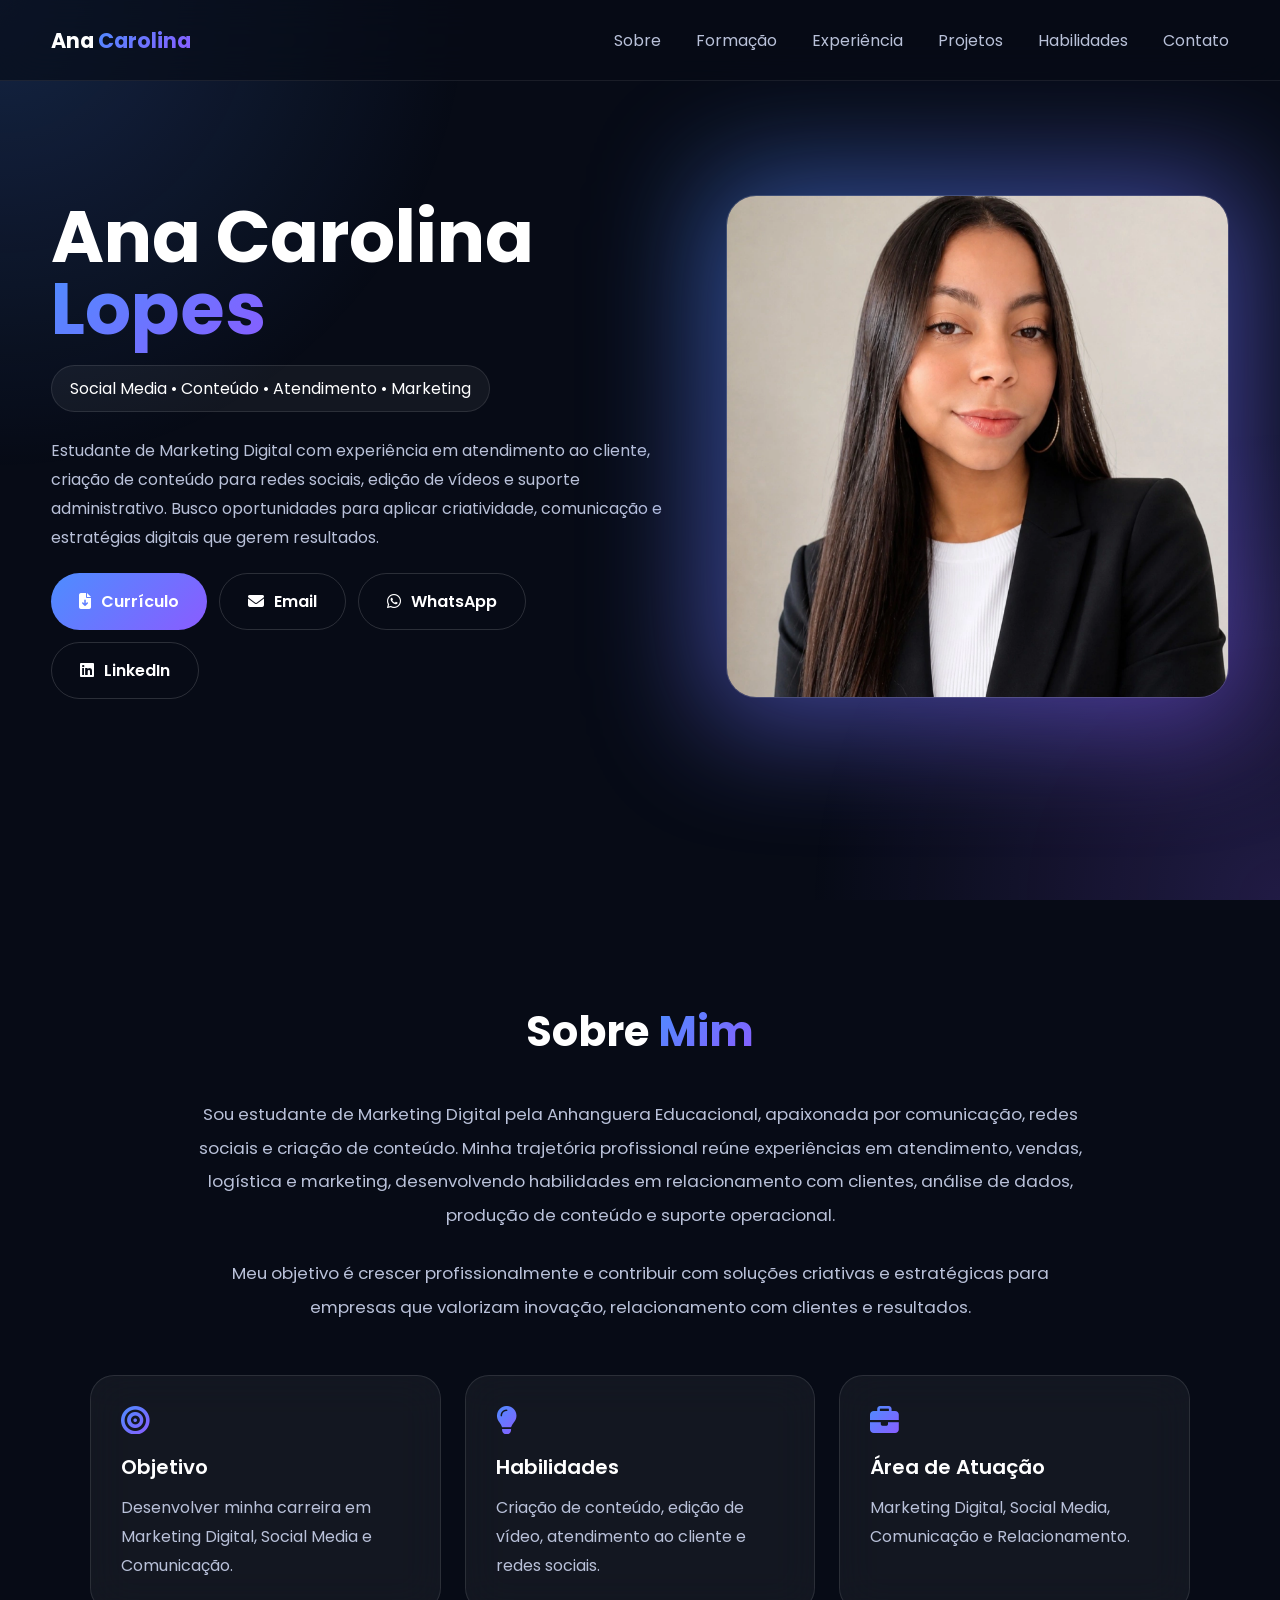
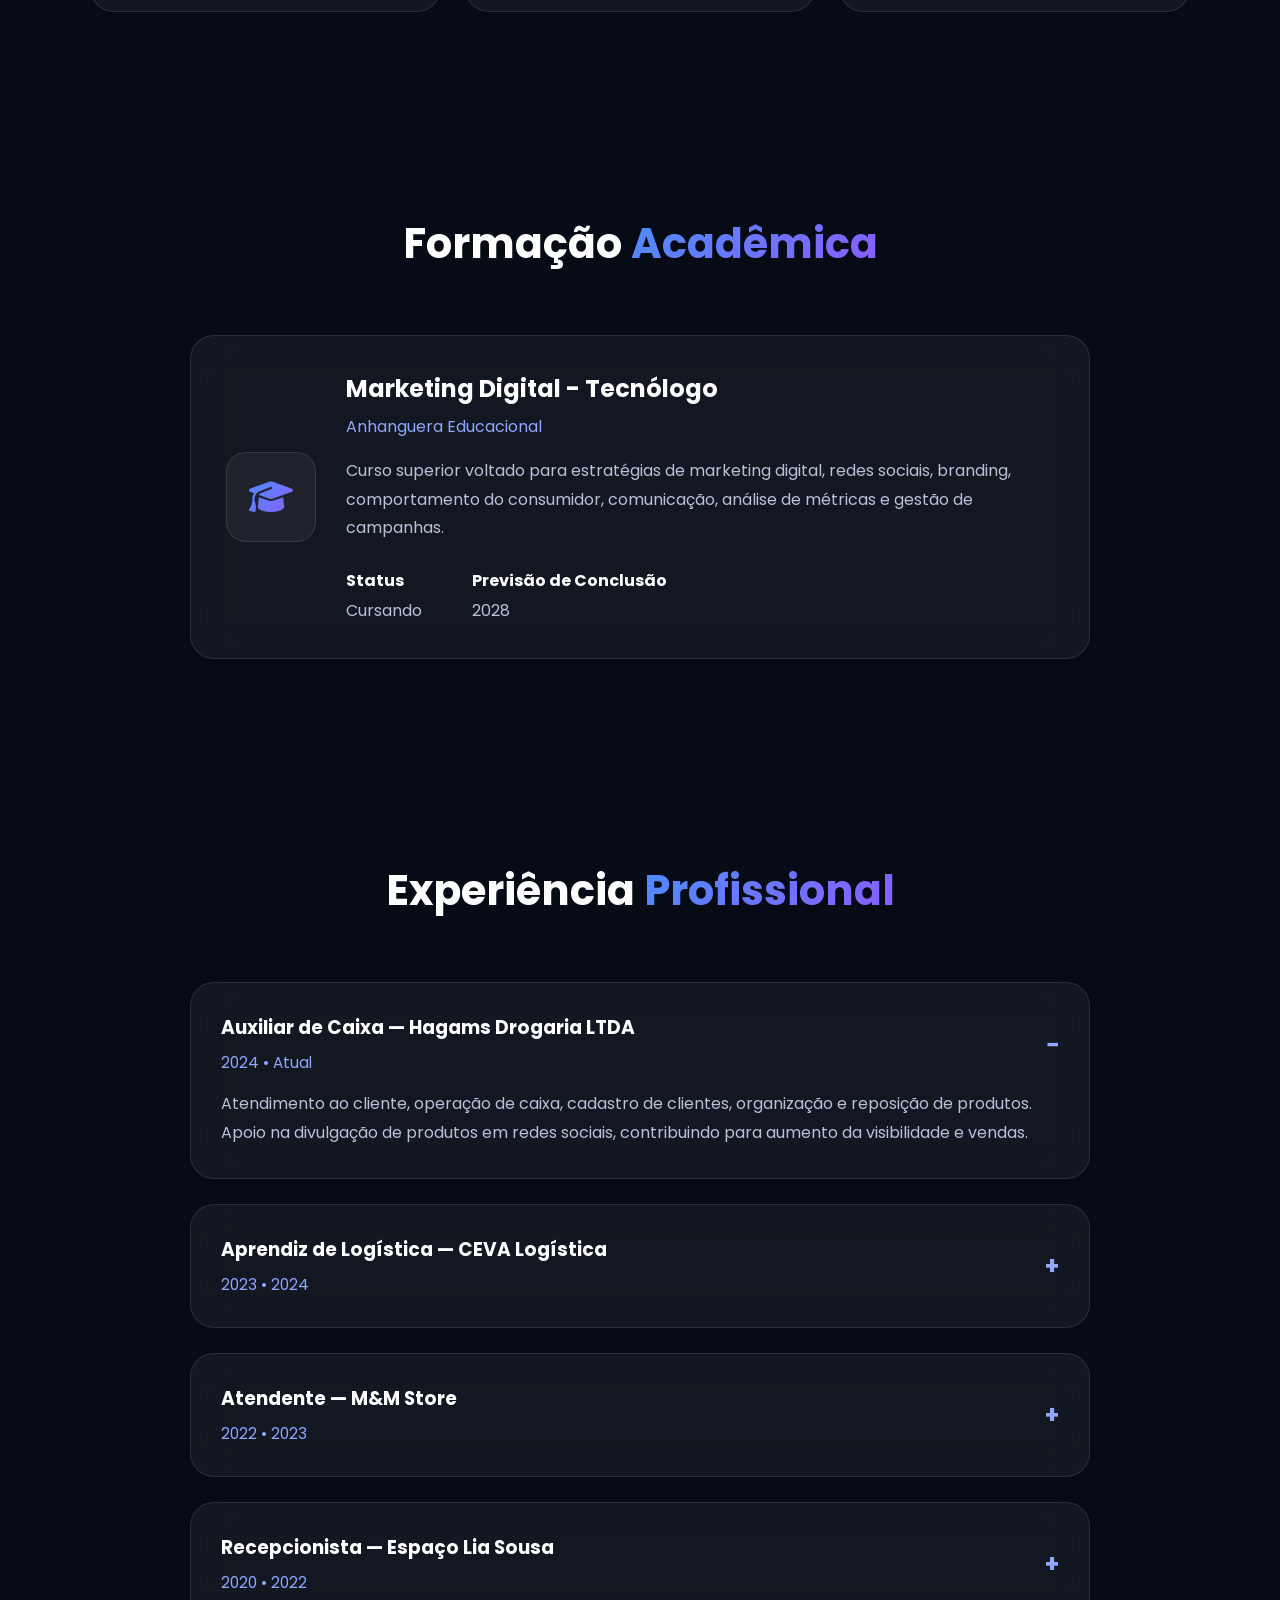
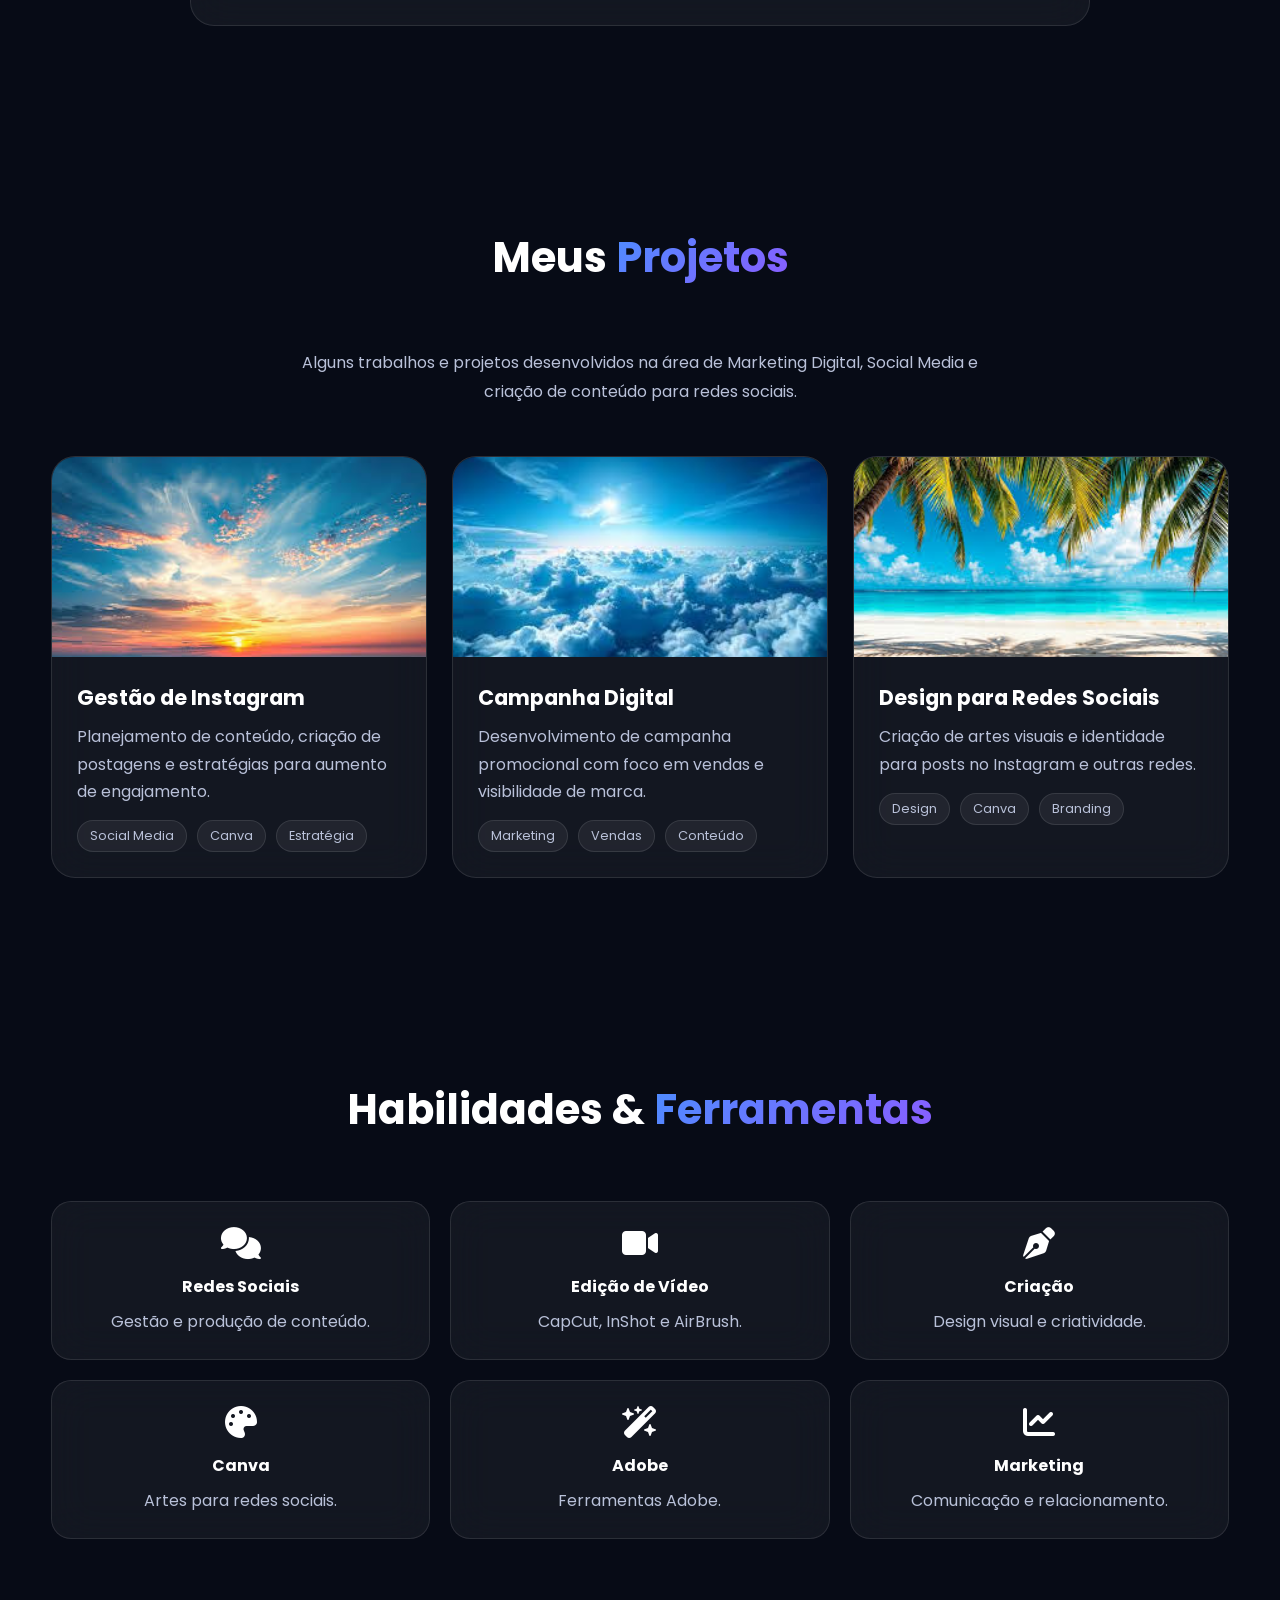
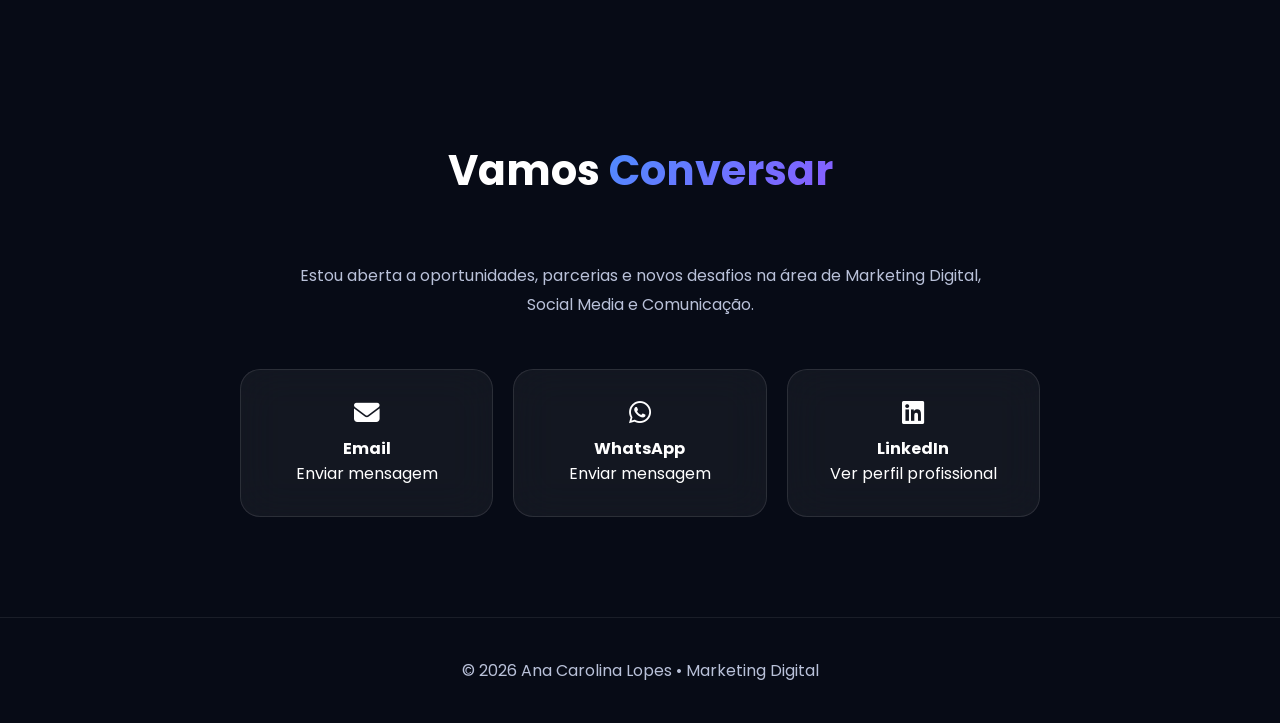
==== index.html @ a883b321 "Done" ====
<!DOCTYPE html>
<html lang="pt-BR">

<head>
    <meta charset="UTF-8">
    <meta name="viewport" content="width=device-width, initial-scale=1.0">

    <title>Ana Carolina | Marketing Digital</title>

    <link rel="preconnect" href="https://fonts.googleapis.com">
    <link rel="preconnect" href="https://fonts.gstatic.com" crossorigin>

    <link href="https://fonts.googleapis.com/css2?family=Poppins:wght@300;400;500;600;700;800&display=swap"
        rel="stylesheet">

    <link rel="stylesheet" href="https://cdnjs.cloudflare.com/ajax/libs/font-awesome/6.5.2/css/all.min.css">

    <style>
        :root {
            --bg: #070B16;
            --card: rgba(255, 255, 255, .05);
            --border: rgba(255, 255, 255, .1);
            --text: #ffffff;
            --muted: #b9c1d9;
            --gradient: linear-gradient(135deg, #4D8DFF, #8A5CFF);
        }

        * {
            margin: 0;
            padding: 0;
            box-sizing: border-box;
        }

        html {
            scroll-behavior: smooth;
        }

        body {
            font-family: 'Poppins', sans-serif;
            background: var(--bg);
            color: var(--text);
            overflow-x: hidden;
        }

        body::before {
            content: '';
            position: fixed;
            inset: 0;
            background:
                radial-gradient(circle at top left, #4d8dff33, transparent 30%),
                radial-gradient(circle at bottom right, #8a5cff33, transparent 30%);
            z-index: -2;
        }


        .header {
            position: fixed;
            top: 0;
            left: 0;
            width: 100%;
            z-index: 1000;

            background: rgba(7, 11, 22, .65);
            backdrop-filter: blur(20px);

            border-bottom: 1px solid rgba(255, 255, 255, .08);
        }

        .nav {
            height: 80px;

            display: flex;
            align-items: center;
            justify-content: space-between;
        }

        .logo {
            text-decoration: none;
            color: white;

            font-size: 1.3rem;
            font-weight: 700;
        }

        .logo span {
            background: var(--gradient);
            background-clip: text;
            -webkit-background-clip: text;
            -webkit-text-fill-color: transparent;
        }

        .nav-links {
            display: flex;
            gap: 35px;
            list-style: none;
        }

        .nav-links a {
            color: var(--muted);
            text-decoration: none;

            transition: .3s;
        }

        .nav-links a:hover {
            color: white;
        }


        .container {
            width: min(1180px, 92%);
            margin: auto;
        }

        section {
            padding: 100px 0;
        }

        h2.section-title {
            text-align: center;
            font-size: 2.6rem;
            margin-bottom: 60px;
        }

        .gradient {
            background: var(--gradient);
            background-clip: text;
            -webkit-background-clip: text;
            -webkit-text-fill-color: transparent;
        }

        .glass {
            background: var(--card);
            backdrop-filter: blur(20px);
            border: 1px solid var(--border);
        }

        .hero {
            min-height: 100vh;
            display: flex;
            align-items: center;
        }

        .hero-grid {
            display: grid;
            grid-template-columns: 1.1fr .9fr;
            gap: 60px;
            align-items: center;
        }

        .badge {
            display: inline-flex;
            align-items: center;
            gap: 10px;
            padding: 10px 18px;
            border-radius: 999px;
            background: rgba(255, 255, 255, .05);
            border: 1px solid rgba(255, 255, 255, .1);
            margin-bottom: 25px;
        }

        .hero h1 {
            font-size: 4.5rem;
            line-height: 1;
            margin-bottom: 20px;
        }

        .hero h3 {
            font-weight: 500;
            color: var(--muted);
            margin-bottom: 25px;
        }

        .hero p {
            color: var(--muted);
            line-height: 1.8;
            max-width: 650px;
        }

        .buttons {
                display: flex;
                flex-wrap: wrap;
                gap: 12px;
                margin-top: 20px;
            }

        .buttons .btn {
            display: flex;
            align-items: center;
            gap: 10px;
        }

        .btn {
            text-decoration: none;
            padding: 15px 28px;
            border-radius: 999px;
            font-weight: 600;
            transition: .3s;
        }

        .btn-primary {
            background: var(--gradient);
            color: white;
        }

        .btn-secondary {
            border: 1px solid rgba(255, 255, 255, .15);
            color: white;
        }

        .btn:hover {
            transform: translateY(-3px);
        }

        .photo-wrapper {
            position: relative;
        }

        .photo-wrapper::before {
            content: '';
            position: absolute;
            inset: -20px;
            background: var(--gradient);
            filter: blur(60px);
            opacity: .55;
            border-radius: 30px;
        }

        .photo {
            position: relative;
            z-index: 2;
            width: 100%;
            border-radius: 30px;
            border: 1px solid rgba(255, 255, 255, .15);
        }

        .stats {
            display: grid;
            grid-template-columns: repeat(3, 1fr);
            gap: 20px;
            margin-top: 70px;
        }

        .stat {
            padding: 25px;
            text-align: center;
            border-radius: 20px;
        }

        .stat h3 {
            font-size: 2rem;
        }

        .stat p {
            margin-top: 10px;
        }

        .timeline {
            max-width: 900px;
            margin: auto;
            display: flex;
            flex-direction: column;
            gap: 25px;
        }

        .timeline-item {
            padding: 25px 30px;
            border-radius: 24px;
        }

        .timeline-item summary {
            list-style: none;
            cursor: pointer;
            display: flex;
            justify-content: space-between;
            align-items: center;
        }

        .timeline-item summary::-webkit-details-marker {
            display: none;
        }

        .timeline-item summary::after {
            content: '+';
            font-size: 1.5rem;
            font-weight: 700;
            color: #8fa7ff;
            transition: .3s;
        }

        .timeline-item[open] summary::after {
            content: '−';
        }

        .timeline-item p {
            margin-top: 20px;
            color: var(--muted);
            line-height: 1.8;
        }

        .timeline-item {
            padding: 30px;
            border-radius: 24px;
        }

        .timeline-item h3 {
            margin-bottom: 8px;
        }

        .timeline-item span {
            color: #8fa7ff;
            font-size: .95rem;
        }

        .timeline-item p {
            margin-top: 15px;
            color: var(--muted);
            line-height: 1.8;
        }

        /* =========================
        SOBRE MIM
        ========================= */

        .about{
            max-width:1100px;
            margin:auto;
        }

        .about .section-title{
            margin-bottom:35px;
        }

        .about-text{
            max-width:900px;
            margin:0 auto 25px;
            text-align:center;

            color:var(--muted);
            line-height:2;
            font-size:1.05rem;
        }

        .about-highlights{
            display:grid;
            grid-template-columns:repeat(3,1fr);
            gap:24px;

            margin-top:50px;
        }

        .about-card{
            padding:30px;
            border-radius:24px;

            transition:.3s ease;
        }

        .about-card:hover{
            transform:translateY(-6px);
            border-color:rgba(138,92,255,.35);
        }

        .about-card i{
            font-size:1.8rem;

            margin-bottom:18px;
            
            background:var(--gradient);
            background-clip: text;
            -webkit-background-clip: text;
            -webkit-text-fill-color: transparent;
        }

        .about-card h3{
            margin-bottom:12px;

            font-size:1.25rem;
            font-weight:600;
        }

        .about-card p{
            color:var(--muted);
            line-height:1.8;
        }

        /* =========================
        RESPONSIVO
        ========================= */

        @media(max-width:900px){

            .about-highlights{
                grid-template-columns:1fr;
            }

            .about-text{
                text-align:left;
            }

        }

        /* =========================
        FORMAÇÃO ACADÊMICA
        ========================= */

        .education-card{
            max-width:900px;
            margin:auto;

            display:flex;
            align-items:center;
            gap:30px;

            padding:35px;
            border-radius:24px;
        }

        .education-icon{
            min-width:90px;
            width:90px;
            height:90px;

            display:flex;
            align-items:center;
            justify-content:center;

            border-radius:20px;

            background:rgba(255,255,255,.05);
            border:1px solid rgba(255,255,255,.1);
        }

        .education-icon i{
            font-size:2.2rem;

            background:var(--gradient);
            background-clip: text;
            -webkit-background-clip: text;
            -webkit-text-fill-color:transparent;
        }

        .education-content h3{
            font-size:1.5rem;
            margin-bottom:8px;
        }

        .education-school{
            display:block;
            color:#8fa7ff;
            margin-bottom:18px;
        }

        .education-content p{
            color:var(--muted);
            line-height:1.8;
        }

        .education-info{
            display:flex;
            gap:50px;
            margin-top:25px;
        }

        .education-info div{
            display:flex;
            flex-direction:column;
        }

        .education-info strong{
            margin-bottom:5px;
        }

        .education-info span{
            color:var(--muted);
        }

        @media(max-width:900px){

            .education-card{
                flex-direction:column;
                text-align:center;
            }

            .education-info{
                justify-content:center;
                flex-wrap:wrap;
                gap:25px;
            }

        }

        /* =========================
        PROJETOS
        ========================= */

        .projects-grid{
            display:grid;
            grid-template-columns:repeat(3,1fr);
            gap:25px;
            margin-top:40px;
        }

        .project-card{
            border-radius:24px;
            overflow:hidden;
            display:flex;
            flex-direction:column;
            text-decoration:none;
            color:inherit;
            transition:.3s ease;
        }

        .project-card:hover{
            transform:translateY(-8px);
            border-color:rgba(138,92,255,.35);
        }

        .project-card img{
            width:100%;
            height:200px;
            object-fit:cover;
            display:block;
            transition:.4s ease;
        }

        .project-card:hover img{
            transform:scale(1.05);
        }

        .project-content{
            padding:25px;
        }

        .project-content h3{
            margin-bottom:10px;
            font-size:1.3rem;
        }

        .project-content p{
            color:var(--muted);
            line-height:1.7;
            margin-bottom:15px;
        }

        .project-tags{
            display:flex;
            flex-wrap:wrap;
            gap:10px;
        }

        .project-tags span{
            font-size:.8rem;
            padding:6px 12px;
            border-radius:999px;
            background:rgba(255,255,255,.06);
            border:1px solid rgba(255,255,255,.1);
            color:var(--muted);
        }

        /* RESPONSIVO */
        @media(max-width:900px){

            .projects-grid{
                grid-template-columns:1fr;
            }

        }

        .skills {
            display: grid;
            grid-template-columns: repeat(3, 1fr);
            gap: 20px;
        }

        .skill {
            padding: 25px;
            border-radius: 20px;
            text-align: center;
        }

        .skill i {
            font-size: 2rem;
            margin-bottom: 15px;
        }

        .skill h4 {
            margin-bottom: 10px;
        }

        .skill p {
            color: var(--muted);
        }

        .contact {
            max-width: 800px;
            margin: auto;
            text-align: center;
        }

        .contact-grid {
            display: grid;
            grid-template-columns: repeat(auto-fit, minmax(220px, 1fr));
            gap: 20px;
            margin-top: 40px;
        }

        .contact-card {
            padding: 25px;
            border-radius: 20px;
        }

        .contact-card i {
            font-size: 1.6rem;
            margin-bottom: 10px;
        }

        .qr {
            margin-top: 50px;
        }

        .qr img {
            width: 180px;
            border-radius: 20px;
            background: white;
            padding: 10px;
        }


        .contact-description {
            max-width: 700px;
            margin: 0 auto 50px;
            color: var(--muted);
            text-align: center;
            line-height: 1.8;
        }

        .contact-card {
            text-decoration: none;
            color: inherit;
            padding: 30px;
            border-radius: 20px;
            transition: .3s;
        }

        .contact-card:hover {
            transform: translateY(-8px);
            border-color: #4D8DFF;
        }

        .portfolio-card {
            margin-top: 50px;
            padding: 30px;
            border-radius: 24px;
            display: flex;
            align-items: center;
            justify-content: space-between;
            gap: 30px;
        }

        .portfolio-card h3 {
            margin-bottom: 12px;
        }

        .portfolio-card p {
            color: var(--muted);
            line-height: 1.8;
        }

        .portfolio-card img {
            width: 160px;
            background: white;
            padding: 10px;
            border-radius: 16px;
        }


        footer {
            padding: 40px 20px;
            text-align: center;
            border-top: 1px solid rgba(255, 255, 255, .08);
            color: var(--muted);
        }

        @media(max-width:900px) {

            .hero {
                padding-top: 80px;
            }

            .hero-grid {
                grid-template-columns: 1fr;
            }

            .hero h1 {
                font-size: 3rem;
            }

            .stats {
                grid-template-columns: 1fr;
            }

            section {
                padding: 80px 0;
            }

        }
    </style>
</head>

<body>

    <header class="header">

        <div class="container nav">

            <a href="#" class="logo">
                Ana<span> Carolina</span>
            </a>

            <nav>

                <ul class="nav-links">

                    <li>
                        <a href="#about">Sobre</a>
                    </li>

                    <li>
                        <a href="#education">Formação</a>
                    </li>

                    <li>
                        <a href="#experience">Experiência</a>
                    </li>

                    <li>
                        <a href="#projects">Projetos</a>
                    </li>

                    <li>
                        <a href="#skills">Habilidades</a>
                    </li>

                    <li>
                        <a href="#contact">Contato</a>
                    </li>

                </ul>

            </nav>

        </div>

    </header>


    <section class="hero">

        <div class="container">

            <div class="hero-grid">

                <div>
                    <h1>
                        Ana Carolina
                        <span class="gradient">Lopes</span>
                    </h1>

                    <div class="badge">
                        Social Media • Conteúdo • Atendimento • Marketing
                    </div>

                    <p>
                        Estudante de Marketing Digital com experiência em atendimento ao cliente,
                        criação de conteúdo para redes sociais, edição de vídeos e suporte
                        administrativo. Busco oportunidades para aplicar criatividade,
                        comunicação e estratégias digitais que gerem resultados.
                    </p>

                    <div class="buttons">

                        <a href="./uploads/curriculo/Curriculo-AnaCarolina.pdf" download class="btn btn-primary">
                            <i class="fa-solid fa-file-arrow-down"></i>
                            Currículo
                        </a>

                        <a href="mailto:analopes3108@gmail.com" class="btn btn-secondary">
                            <i class="fa-solid fa-envelope"></i>
                            Email
                        </a>

                        <a href="https://wa.me/5511933478019" class="btn btn-secondary">
                            <i class="fab fa-whatsapp"></i>
                            WhatsApp
                        </a>

                        <a href="#" class="btn btn-secondary">
                            <i class="fab fa-linkedin"></i>
                            LinkedIn
                        </a>

                    </div>

                </div>

                <div class="photo-wrapper">
                    <img src="uploads/img/foto.png" class="photo" alt="Ana Carolina">
                </div>

            </div>

        </div>

    </section>

    <section id="about">

        <div class="container">

            <div class="about">

                <h2 class="section-title">
                    Sobre <span class="gradient">Mim</span>
                </h2>

                <p class="about-text">
                    Sou estudante de Marketing Digital pela Anhanguera Educacional,
                    apaixonada por comunicação, redes sociais e criação de conteúdo.
                    Minha trajetória profissional reúne experiências em atendimento,
                    vendas, logística e marketing, desenvolvendo habilidades em
                    relacionamento com clientes, análise de dados, produção de conteúdo
                    e suporte operacional.
                </p>

                <p class="about-text">
                    Meu objetivo é crescer profissionalmente e contribuir com soluções
                    criativas e estratégicas para empresas que valorizam inovação,
                    relacionamento com clientes e resultados.
                </p>

                <div class="about-highlights">

                    <div class="about-card glass">
                        <i class="fa-solid fa-bullseye"></i>

                        <h3>Objetivo</h3>

                        <p>
                            Desenvolver minha carreira em Marketing Digital,
                            Social Media e Comunicação.
                        </p>
                    </div>

                    <div class="about-card glass">
                        <i class="fa-solid fa-lightbulb"></i>

                        <h3>Habilidades</h3>

                        <p>
                            Criação de conteúdo, edição de vídeo,
                            atendimento ao cliente e redes sociais.
                        </p>
                    </div>

                    <div class="about-card glass">
                        <i class="fa-solid fa-briefcase"></i>

                        <h3>Área de Atuação</h3>

                        <p>
                            Marketing Digital, Social Media,
                            Comunicação e Relacionamento.
                        </p>
                    </div>

                </div>

            </div>

        </div>

    </section>

    <section id="education">

        <div class="container">

            <h2 class="section-title">
                Formação <span class="gradient">Acadêmica</span>
            </h2>

            <div class="education-card glass">

                <div class="education-icon">
                    <i class="fa-solid fa-graduation-cap"></i>
                </div>

                <div class="education-content">

                    <h3>Marketing Digital - Tecnólogo</h3>

                    <span class="education-school">
                        Anhanguera Educacional
                    </span>

                    <p>
                        Curso superior voltado para estratégias de marketing digital,
                        redes sociais, branding, comportamento do consumidor,
                        comunicação, análise de métricas e gestão de campanhas.
                    </p>

                    <div class="education-info">

                        <div>
                            <strong>Status</strong>
                            <span>Cursando</span>
                        </div>

                        <div>
                            <strong>Previsão de Conclusão</strong>
                            <span>2028</span>
                        </div>

                    </div>

                </div>

            </div>

        </div>

    </section>

    <section id="experience">

        <div class="container">

            <h2 class="section-title">
                Experiência <span class="gradient">Profissional</span>
            </h2>

            <div class="timeline">

                <details class="timeline-item glass" open>
                    <summary>
                        <div>
                            <h3>Auxiliar de Caixa — Hagams Drogaria LTDA</h3>
                            <span>2024 • Atual</span>
                        </div>
                    </summary>

                    <p>
                        Atendimento ao cliente, operação de caixa, cadastro de clientes,
                        organização e reposição de produtos. Apoio na divulgação de produtos
                        em redes sociais, contribuindo para aumento da visibilidade e vendas.
                    </p>
                </details>

                <details class="timeline-item glass">
                    <summary>
                        <div>
                            <h3>Aprendiz de Logística — CEVA Logística</h3>
                            <span>2023 • 2024</span>
                        </div>
                    </summary>

                    <p>
                        Análise de demandas de clientes, atualização de bases de dados,
                        acompanhamento de KPIs, gestão de processos de extravio,
                        análise documental, relacionamento com transportadoras
                        e pesquisas de satisfação.
                    </p>
                </details>

                <details class="timeline-item glass">
                    <summary>
                        <div>
                            <h3>Atendente — M&M Store</h3>
                            <span>2022 • 2023</span>
                        </div>
                    </summary>

                    <p>
                        Atendimento ao cliente, vendas, organização de estoque,
                        controle e arquivamento de fichas, reposição de mercadorias
                        e organização da loja.
                    </p>
                </details>

                <details class="timeline-item glass">
                    <summary>
                        <div>
                            <h3>Recepcionista — Espaço Lia Sousa</h3>
                            <span>2020 • 2022</span>
                        </div>
                    </summary>

                    <p>
                        Recepção e atendimento ao cliente, agendamento de horários,
                        suporte aos profissionais da área de beleza, divulgação de serviços
                        e criação de vídeos para redes sociais.
                    </p>
                </details>

            </div>


        </div>

    </section>

    <section id="projects">

        <div class="container">

            <h2 class="section-title">
                Meus <span class="gradient">Projetos</span>
            </h2>

            <p class="contact-description">
                Alguns trabalhos e projetos desenvolvidos na área de Marketing Digital,
                Social Media e criação de conteúdo para redes sociais.
            </p>

            <div class="projects-grid">

                <a href="uploads/projetos/projeto1.html" class="project-card glass">

                    <img src="uploads/projetos/img/capa/projeto1.jpg" alt="Gestão de Instagram">

                    <div class="project-content">
                        <h3>Gestão de Instagram</h3>
                        <p>
                            Planejamento de conteúdo, criação de postagens e estratégias para aumento de engajamento.
                        </p>

                        <div class="project-tags">
                            <span>Social Media</span>
                            <span>Canva</span>
                            <span>Estratégia</span>
                        </div>
                    </div>

                </a>

                <a href="uploads/projetos/projeto2.html" class="project-card glass">

                    <img src="uploads/projetos/img/capa/projeto2.jpg" alt="Campanha Digital">

                    <div class="project-content">
                        <h3>Campanha Digital</h3>
                        <p>
                            Desenvolvimento de campanha promocional com foco em vendas e visibilidade de marca.
                        </p>

                        <div class="project-tags">
                            <span>Marketing</span>
                            <span>Vendas</span>
                            <span>Conteúdo</span>
                        </div>
                    </div>

                </a>

                <a href="uploads/projetos/projeto3.html" class="project-card glass">

                    <img src="uploads/projetos/img/capa/projeto3.jpg" alt="Design para Redes Sociais">

                    <div class="project-content">
                        <h3>Design para Redes Sociais</h3>
                        <p>
                            Criação de artes visuais e identidade para posts no Instagram e outras redes.
                        </p>

                        <div class="project-tags">
                            <span>Design</span>
                            <span>Canva</span>
                            <span>Branding</span>
                        </div>
                    </div>

                </a>

            </div>

        </div>

    </section>

    <section id="skills">

        <div class="container">

            <h2 class="section-title">
                Habilidades & <span class="gradient">Ferramentas</span>
            </h2>

            <div class="skills">

                <div class="skill glass">
                    <i class="fa-solid fa-comments"></i>
                    <h4>Redes Sociais</h4>
                    <p>Gestão e produção de conteúdo.</p>
                </div>

                <div class="skill glass">
                    <i class="fa-solid fa-video"></i>
                    <h4>Edição de Vídeo</h4>
                    <p>CapCut, InShot e AirBrush.</p>
                </div>

                <div class="skill glass">
                    <i class="fa-solid fa-pen-nib"></i>
                    <h4>Criação</h4>
                    <p>Design visual e criatividade.</p>
                </div>

                <div class="skill glass">
                    <i class="fa-solid fa-palette"></i>
                    <h4>Canva</h4>
                    <p>Artes para redes sociais.</p>
                </div>

                <div class="skill glass">
                    <i class="fa-solid fa-wand-magic-sparkles"></i>
                    <h4>Adobe</h4>
                    <p>Ferramentas Adobe.</p>
                </div>

                <div class="skill glass">
                    <i class="fa-solid fa-chart-line"></i>
                    <h4>Marketing</h4>
                    <p>Comunicação e relacionamento.</p>
                </div>

            </div>

        </div>

    </section>


    <section id="contact">

        <div class="container contact">

            <h2 class="section-title">
                Vamos <span class="gradient">Conversar</span>
            </h2>

            <p class="contact-description">
                Estou aberta a oportunidades, parcerias e novos desafios na área de
                Marketing Digital, Social Media e Comunicação.
            </p>

            <div class="contact-grid">

                <a href="mailto:analopes3108@gmail.com" class="contact-card glass">
                    <i class="fa-solid fa-envelope"></i>
                    <h4>Email</h4>
                    <p>Enviar mensagem</p>
                </a>

                <a href="https://wa.me/5511933478019" class="contact-card glass">
                    <i class="fa-brands fa-whatsapp"></i>
                    <h4>WhatsApp</h4>
                    <p>Enviar mensagem</p>
                </a>

                <a href="#" class="contact-card glass">
                    <i class="fa-brands fa-linkedin"></i>
                    <h4>LinkedIn</h4>
                    <p>Ver perfil profissional</p>
                </a>

            </div>

        </div>

    </section>


    <footer>
        © 2026 Ana Carolina Lopes • Marketing Digital
    </footer>

</body>

</html>
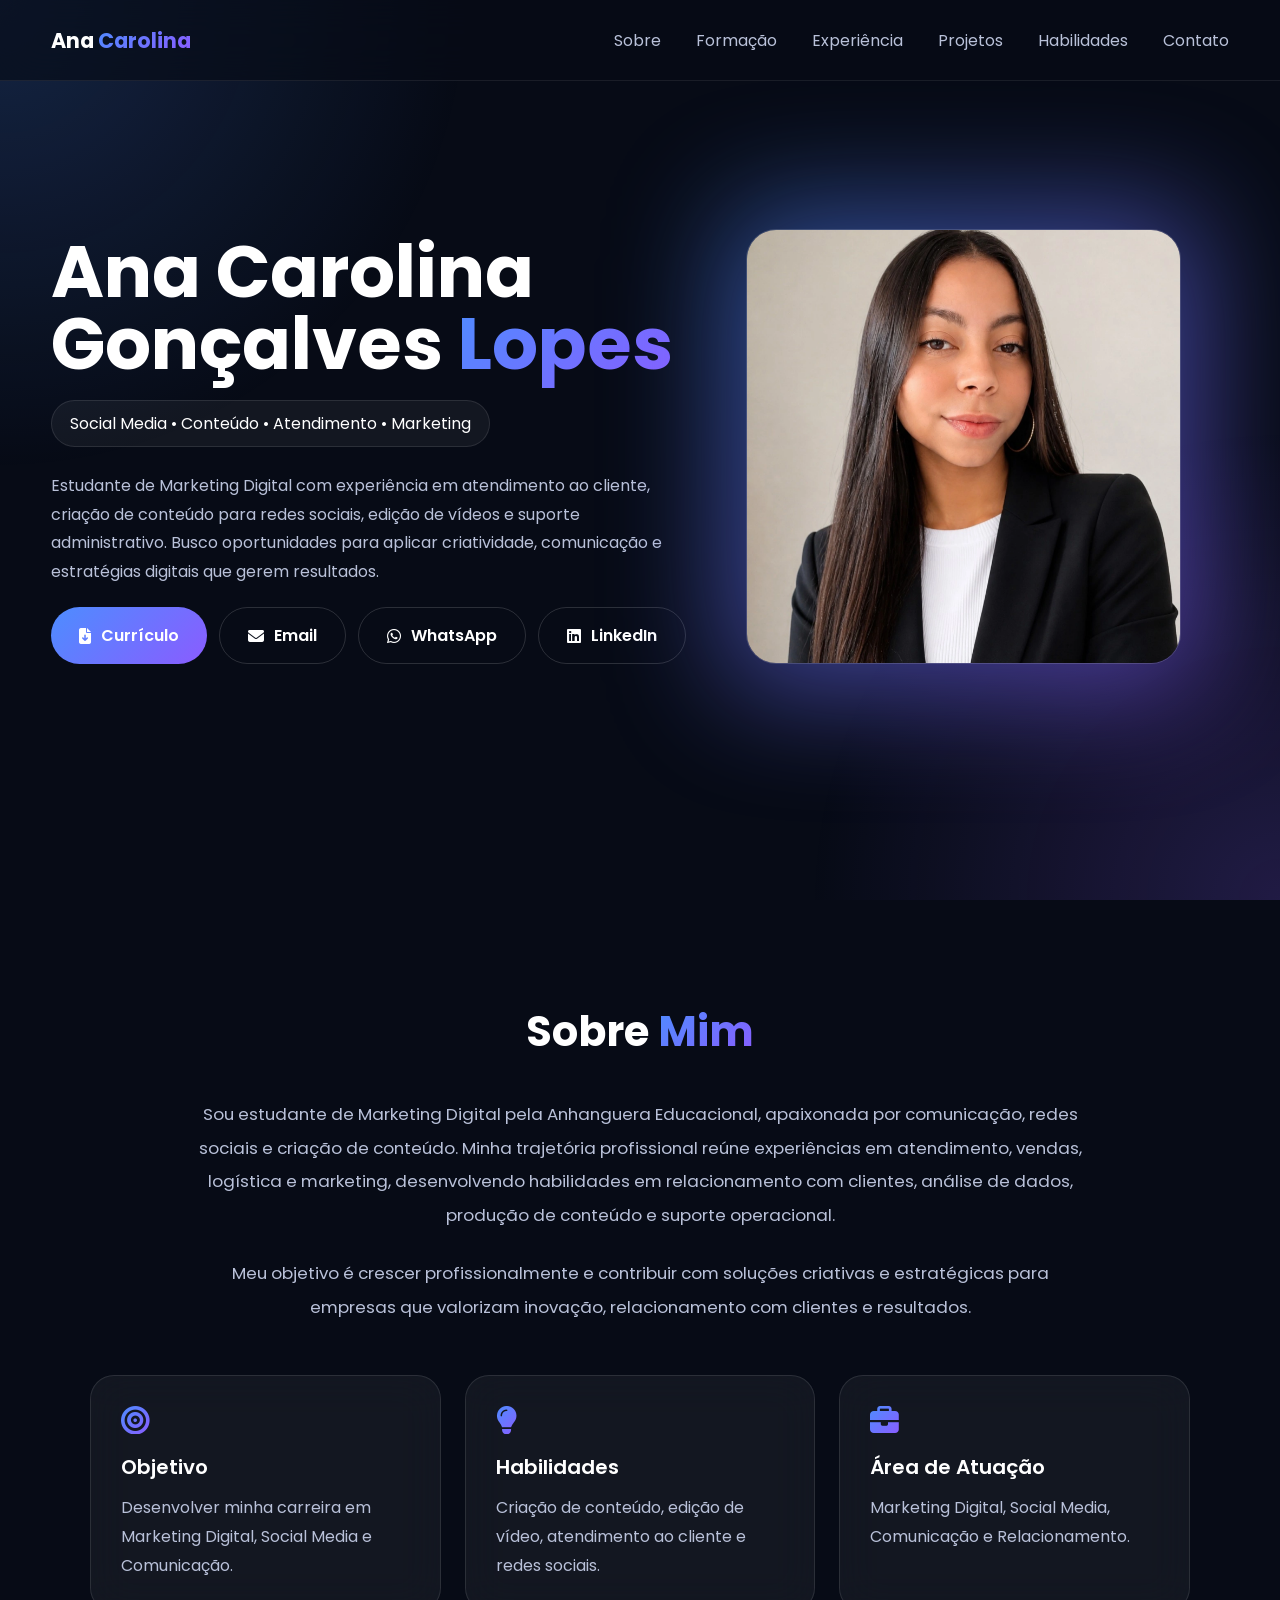
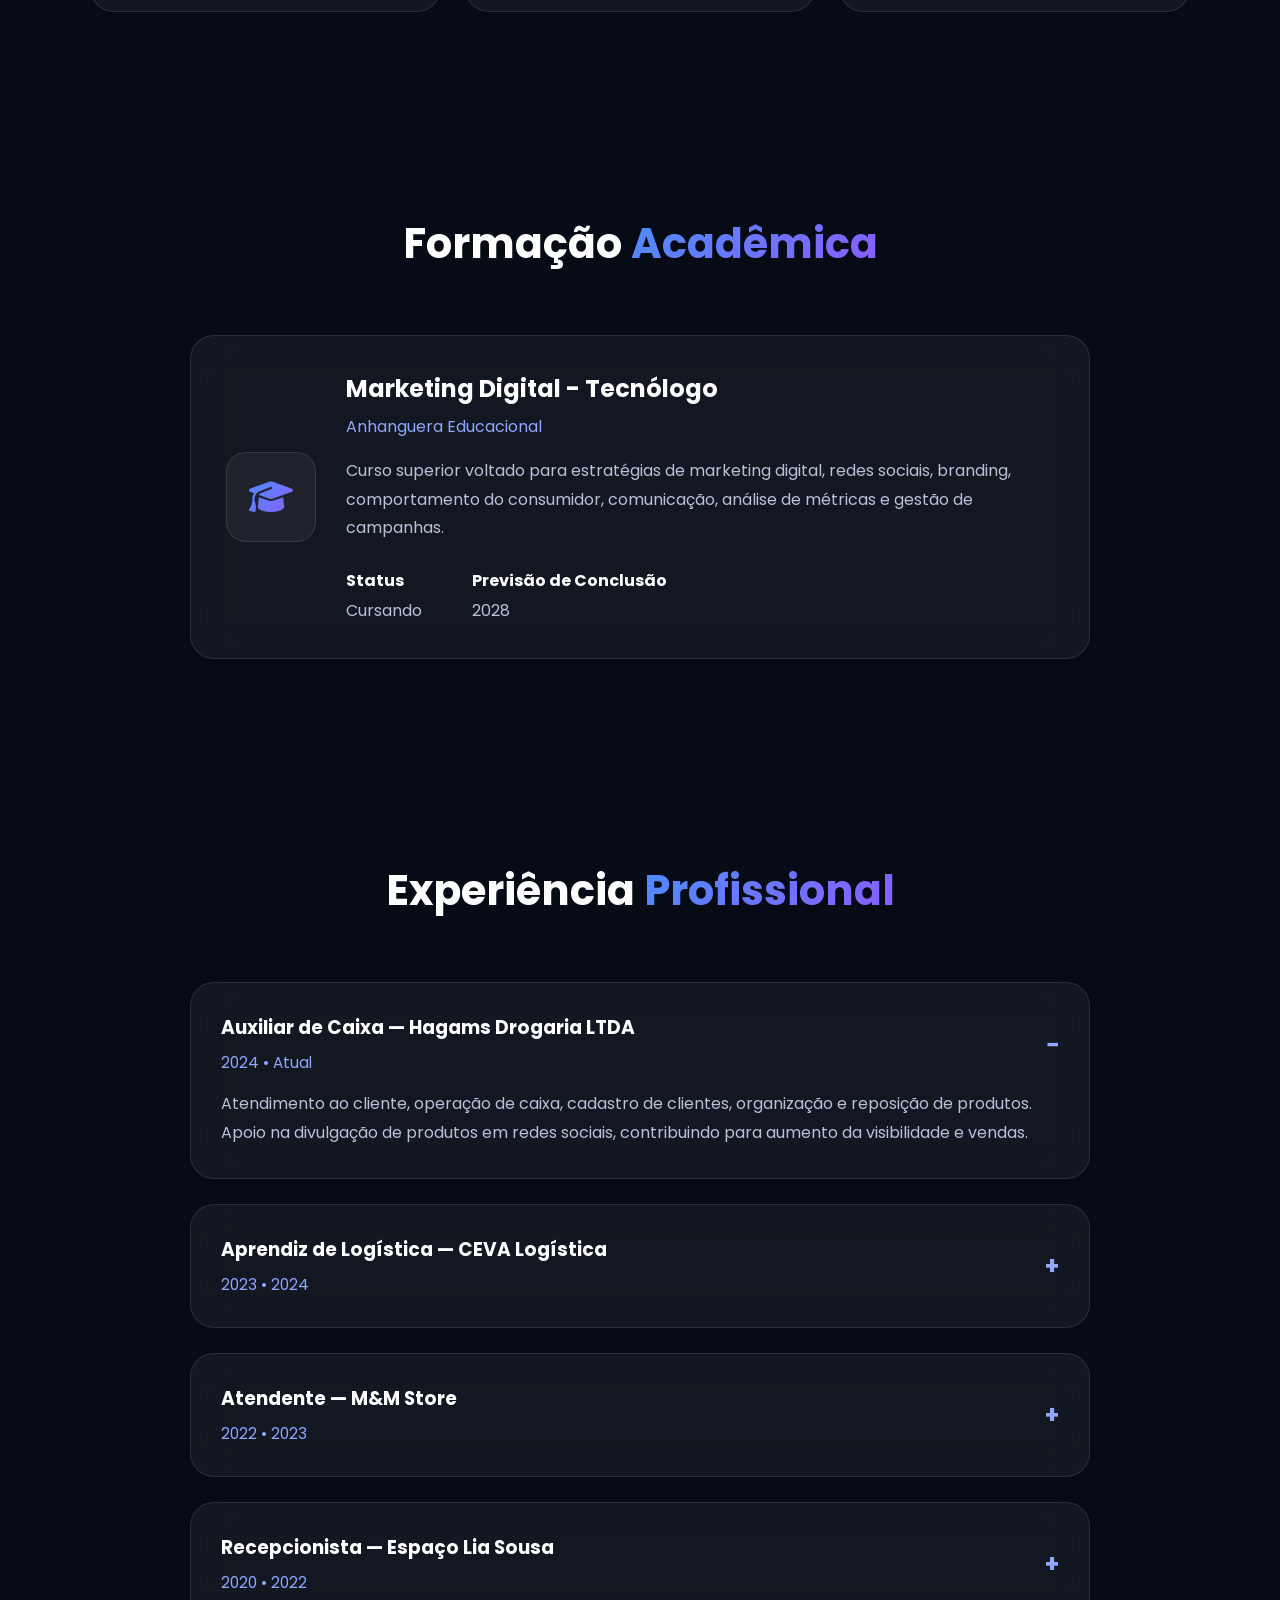
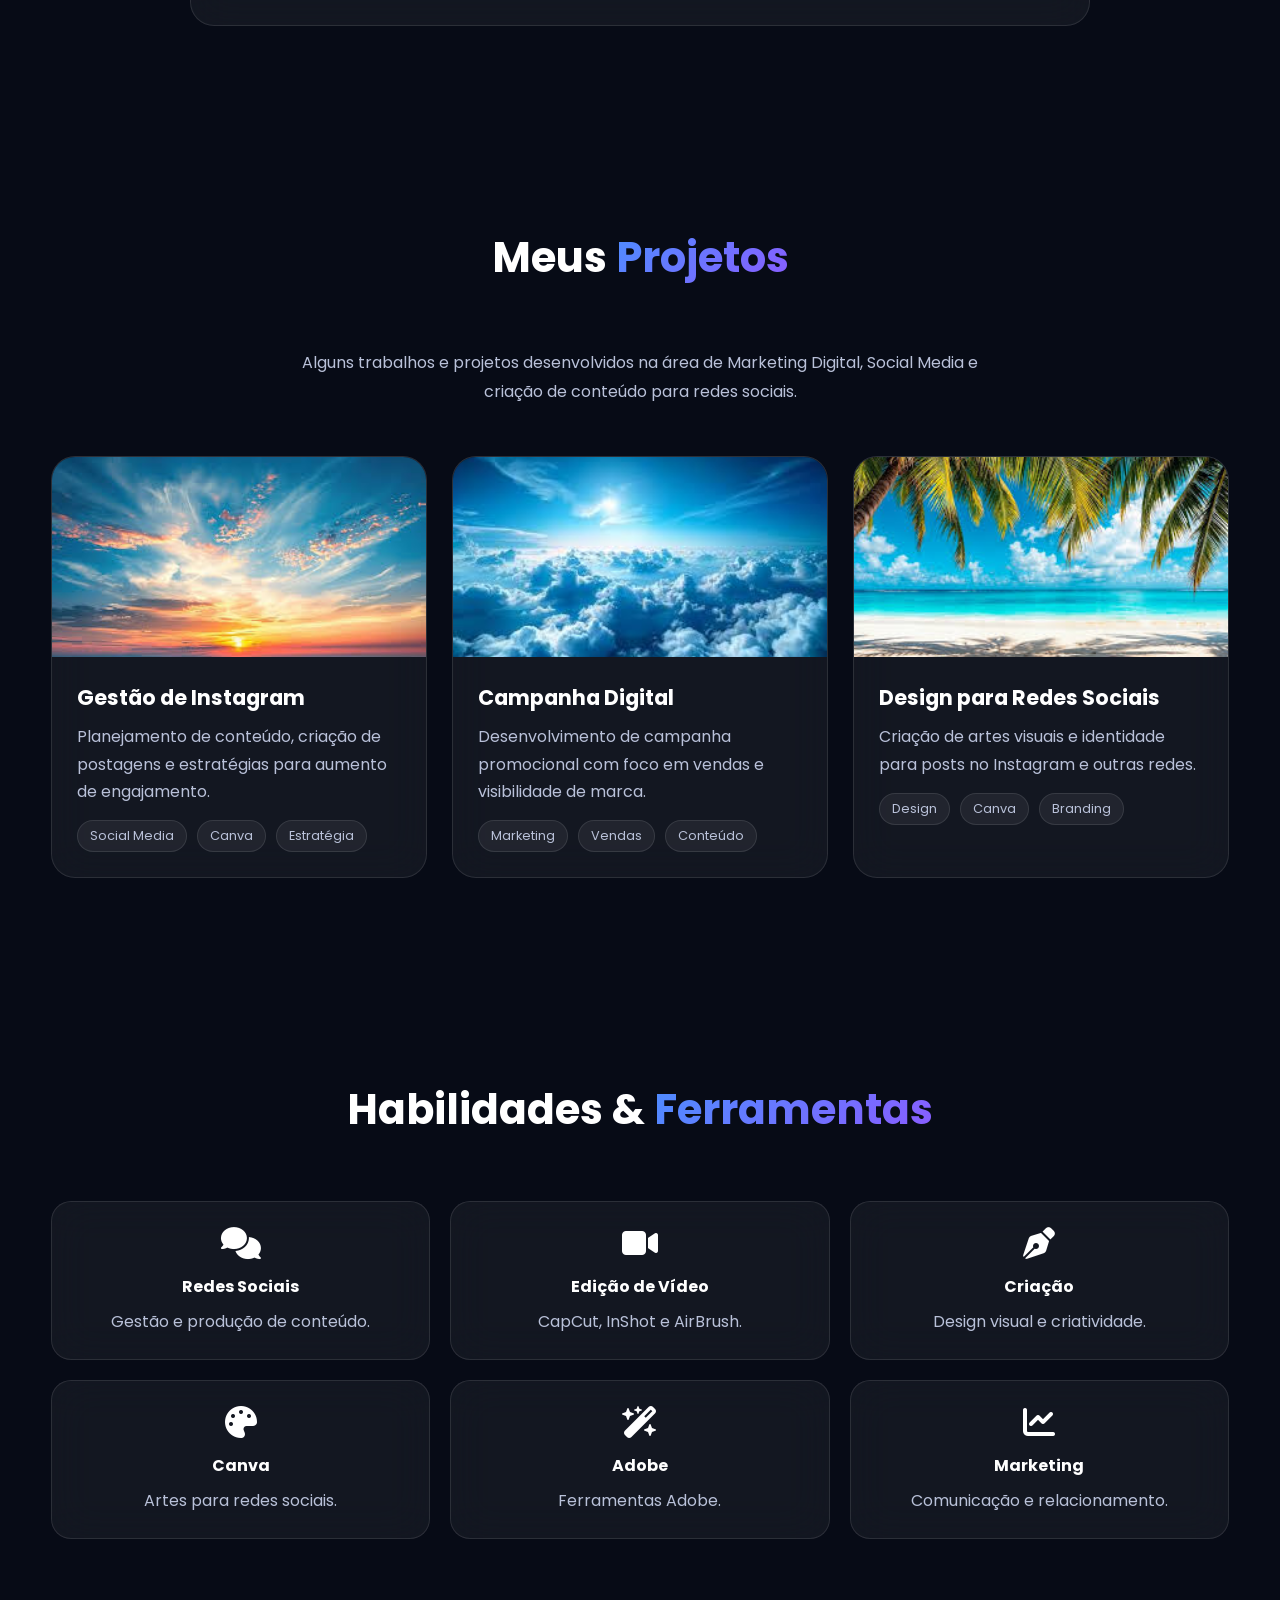
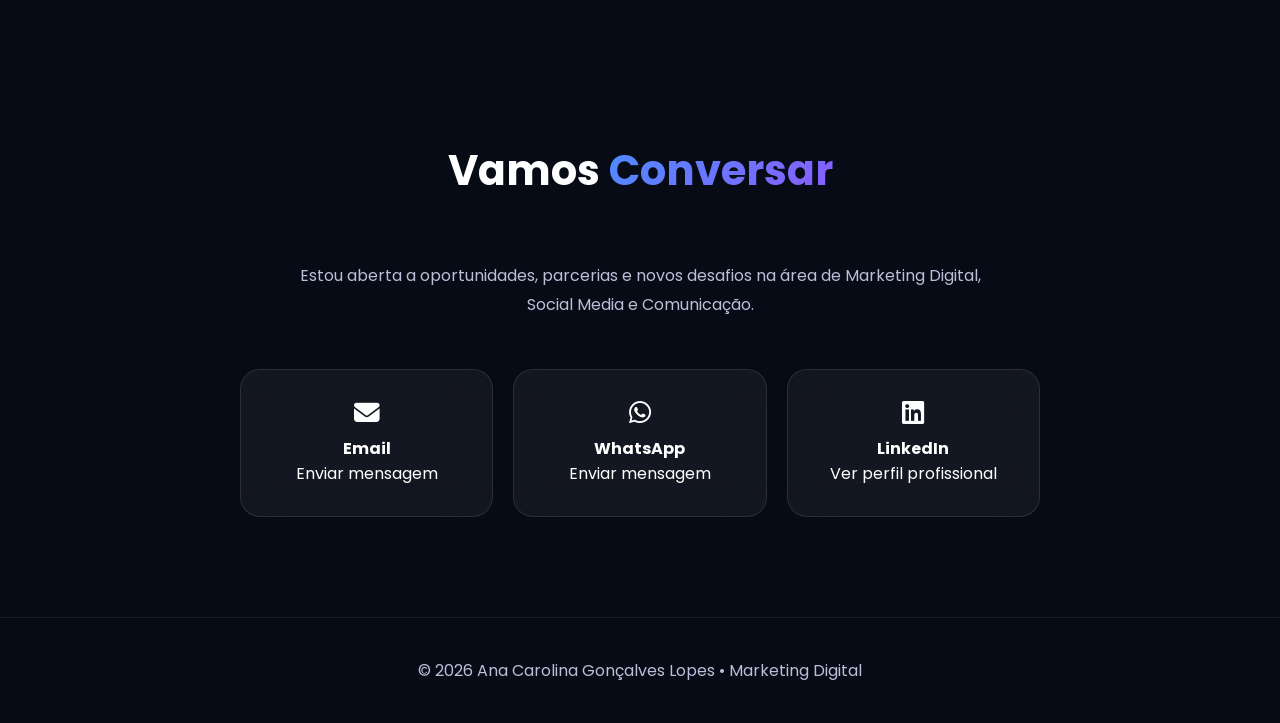
==== commit 16878602: "Ajustando Hero" ====
--- a/index.html
+++ b/index.html
@@ -182,6 +182,7 @@
                 flex-wrap: wrap;
                 gap: 12px;
                 margin-top: 20px;
+                flex-wrap: nowrap
             }
 
         .buttons .btn {
@@ -763,8 +764,7 @@
 
                 <div>
                     <h1>
-                        Ana Carolina
-                        <span class="gradient">Lopes</span>
+                        Ana Carolina Gonçalves <span class="gradient">Lopes</span>
                     </h1>
 
                     <div class="badge">
@@ -795,7 +795,7 @@
                             WhatsApp
                         </a>
 
-                        <a href="#" class="btn btn-secondary">
+                        <a href="https://www.linkedin.com/in/analopes31/" class="btn btn-secondary">
                             <i class="fab fa-linkedin"></i>
                             LinkedIn
                         </a>
@@ -805,7 +805,7 @@
                 </div>
 
                 <div class="photo-wrapper">
-                    <img src="uploads/img/foto.png" class="photo" alt="Ana Carolina">
+                    <img src="uploads/img/foto.png" class="photo" alt="Ana Carolina Gonçalves Lopes">
                 </div>
 
             </div>
@@ -1168,7 +1168,7 @@
                     <p>Enviar mensagem</p>
                 </a>
 
-                <a href="#" class="contact-card glass">
+                <a href="https://www.linkedin.com/in/analopes31/" class="contact-card glass">
                     <i class="fa-brands fa-linkedin"></i>
                     <h4>LinkedIn</h4>
                     <p>Ver perfil profissional</p>
@@ -1182,7 +1182,7 @@
 
 
     <footer>
-        © 2026 Ana Carolina Lopes • Marketing Digital
+        © 2026 Ana Carolina Gonçalves Lopes • Marketing Digital
     </footer>
 
 </body>
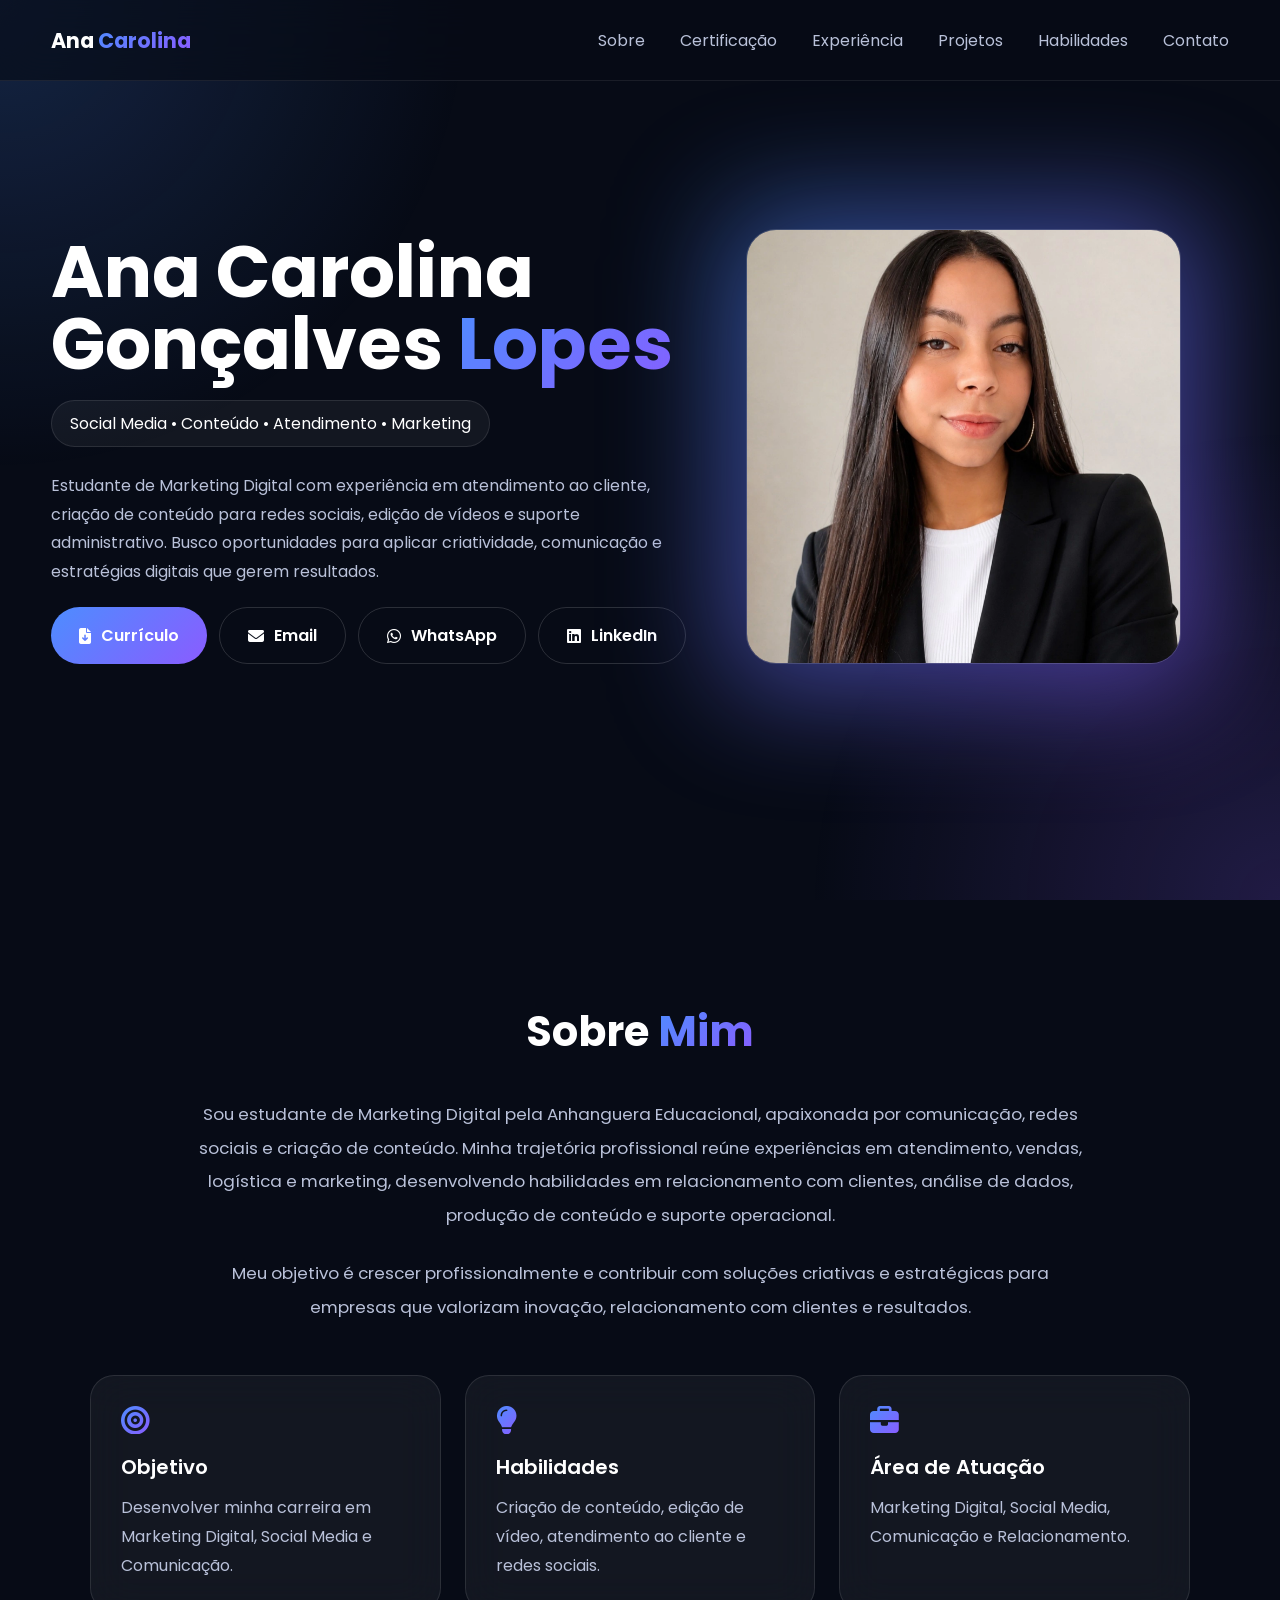
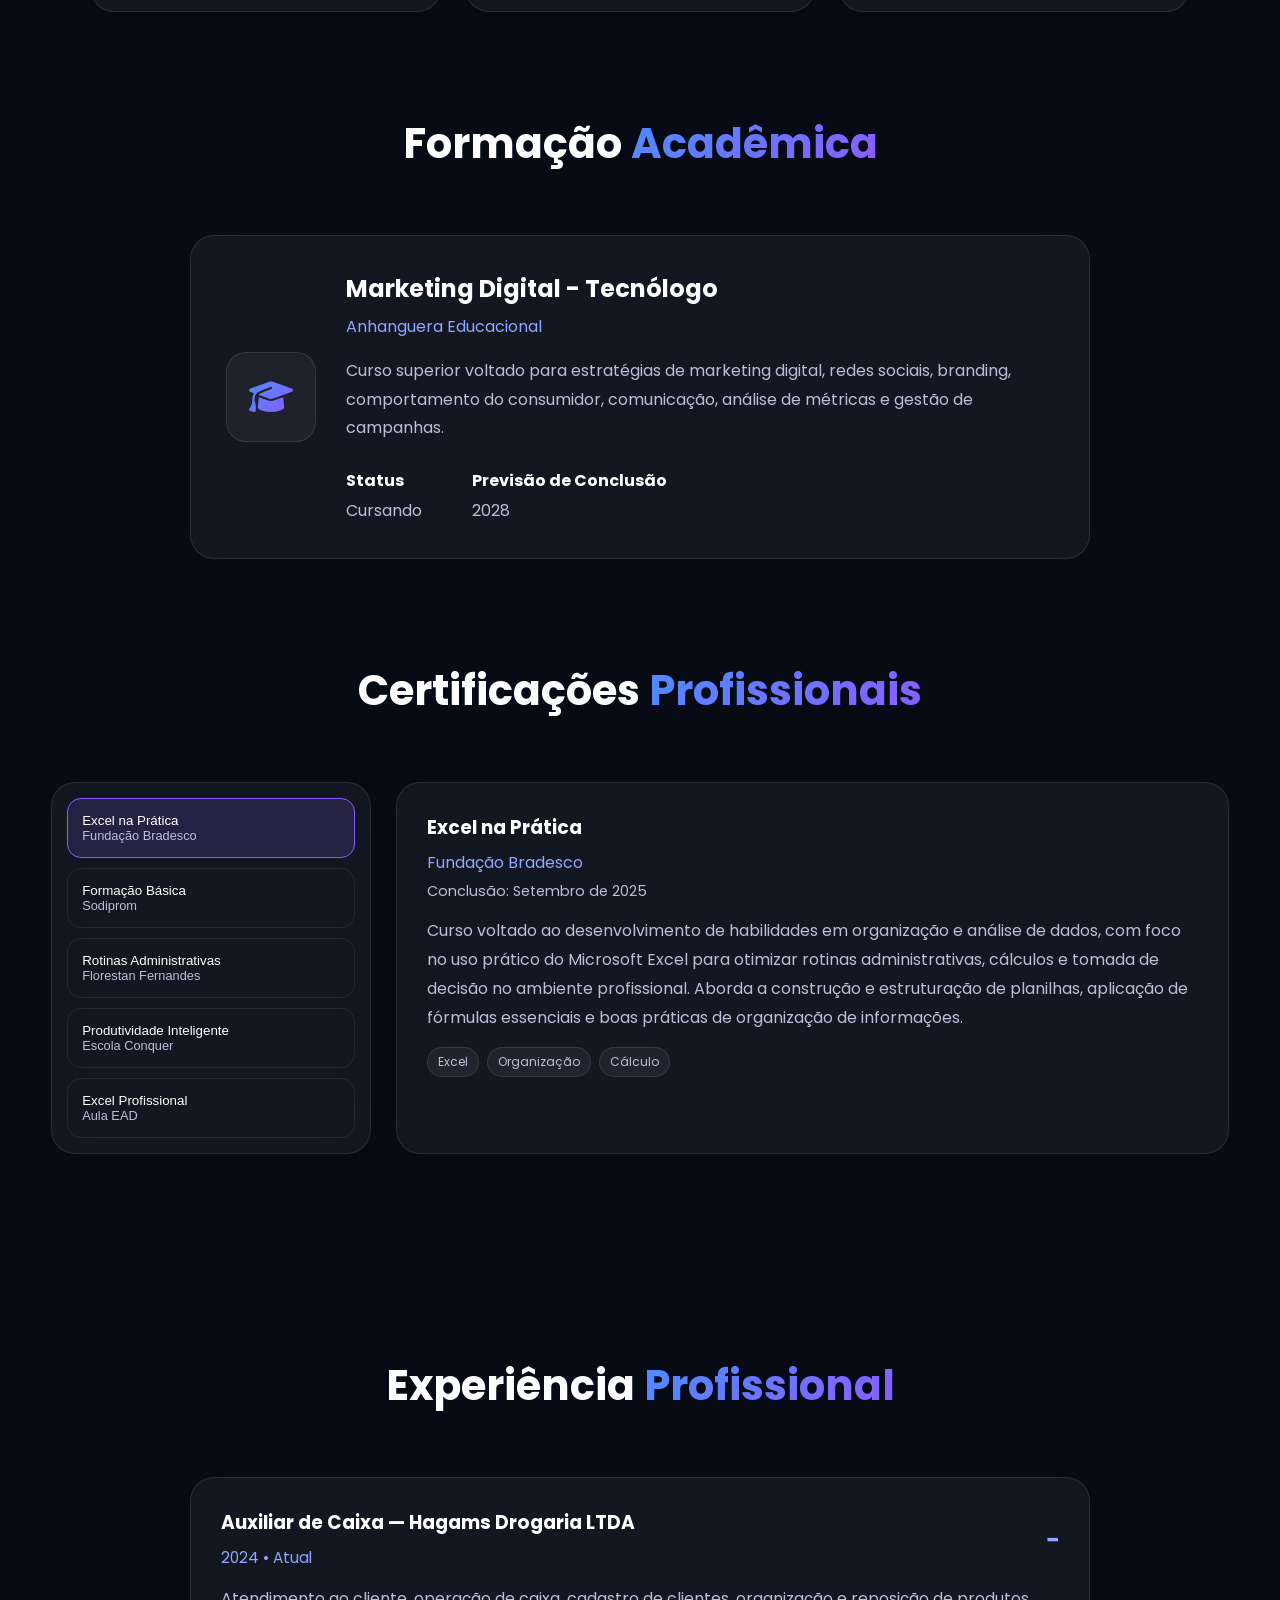
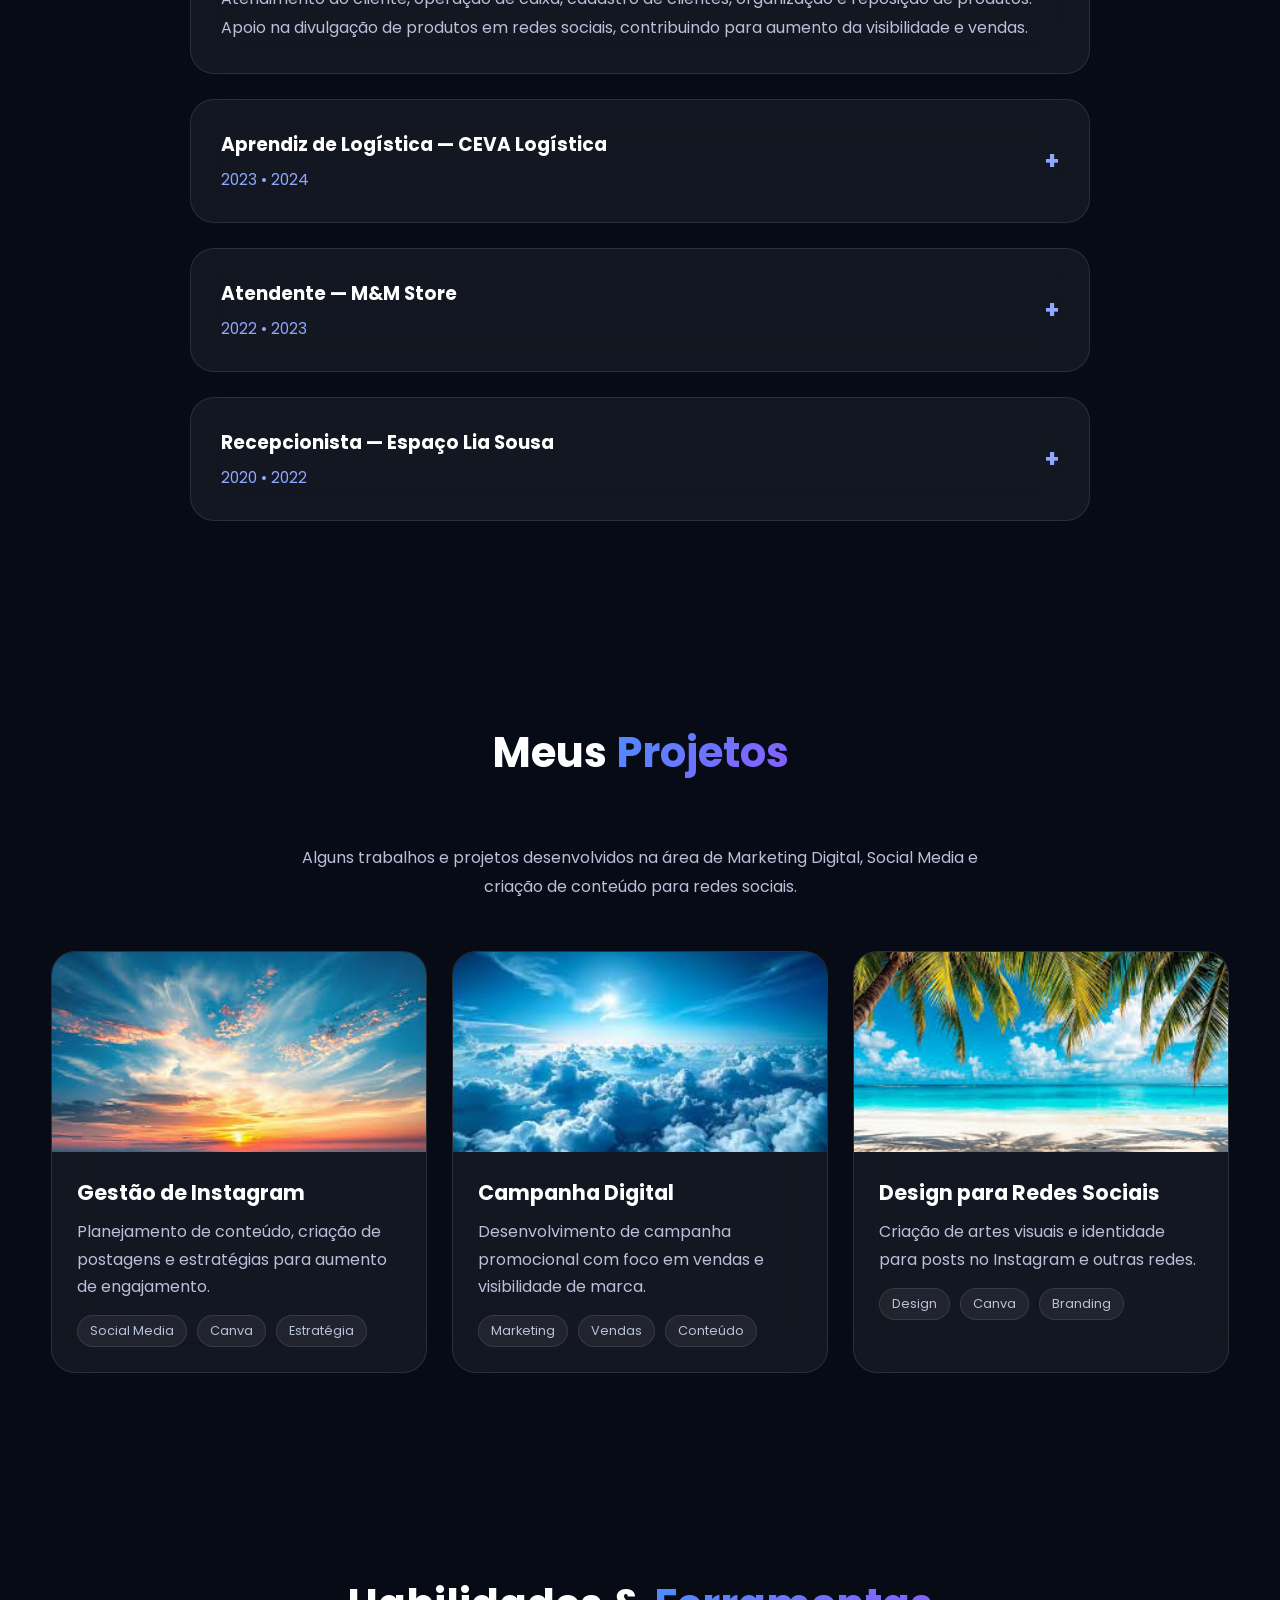
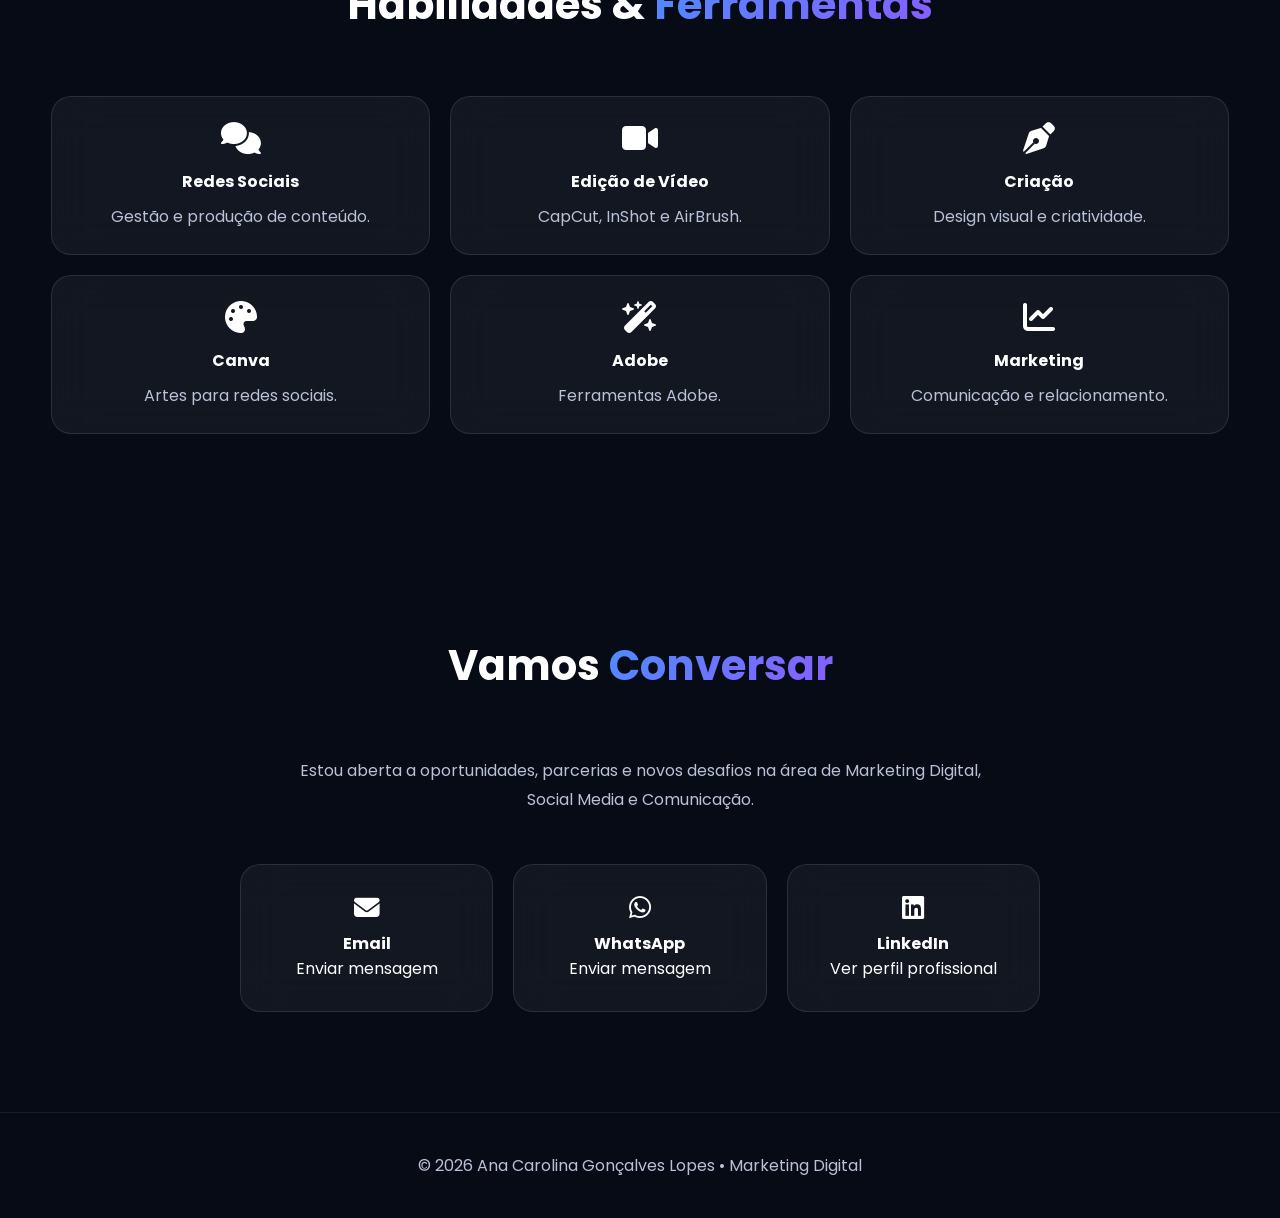
==== commit cbef6c6d: "Finalizando" ====
--- a/index.html
+++ b/index.html
@@ -178,12 +178,12 @@
         }
 
         .buttons {
-                display: flex;
-                flex-wrap: wrap;
-                gap: 12px;
-                margin-top: 20px;
-                flex-wrap: nowrap
-            }
+            display: flex;
+            flex-wrap: wrap;
+            gap: 12px;
+            margin-top: 20px;
+            flex-wrap: nowrap
+        }
 
         .buttons .btn {
             display: flex;
@@ -323,170 +323,263 @@
         SOBRE MIM
         ========================= */
 
-        .about{
-            max-width:1100px;
-            margin:auto;
-        }
-
-        .about .section-title{
-            margin-bottom:35px;
-        }
-
-        .about-text{
-            max-width:900px;
-            margin:0 auto 25px;
-            text-align:center;
-
-            color:var(--muted);
-            line-height:2;
-            font-size:1.05rem;
-        }
-
-        .about-highlights{
-            display:grid;
-            grid-template-columns:repeat(3,1fr);
-            gap:24px;
-
-            margin-top:50px;
-        }
-
-        .about-card{
-            padding:30px;
-            border-radius:24px;
-
-            transition:.3s ease;
-        }
-
-        .about-card:hover{
-            transform:translateY(-6px);
-            border-color:rgba(138,92,255,.35);
-        }
-
-        .about-card i{
-            font-size:1.8rem;
-
-            margin-bottom:18px;
-            
-            background:var(--gradient);
+        .about {
+            max-width: 1100px;
+            margin: auto;
+        }
+
+        .about .section-title {
+            margin-bottom: 35px;
+        }
+
+        .about-text {
+            max-width: 900px;
+            margin: 0 auto 25px;
+            text-align: center;
+
+            color: var(--muted);
+            line-height: 2;
+            font-size: 1.05rem;
+        }
+
+        .about-highlights {
+            display: grid;
+            grid-template-columns: repeat(3, 1fr);
+            gap: 24px;
+
+            margin-top: 50px;
+        }
+
+        .about-card {
+            padding: 30px;
+            border-radius: 24px;
+
+            transition: .3s ease;
+        }
+
+        .about-card:hover {
+            transform: translateY(-6px);
+            border-color: rgba(138, 92, 255, .35);
+        }
+
+        .about-card i {
+            font-size: 1.8rem;
+
+            margin-bottom: 18px;
+
+            background: var(--gradient);
             background-clip: text;
             -webkit-background-clip: text;
             -webkit-text-fill-color: transparent;
         }
 
-        .about-card h3{
-            margin-bottom:12px;
-
-            font-size:1.25rem;
-            font-weight:600;
-        }
-
-        .about-card p{
-            color:var(--muted);
-            line-height:1.8;
+        .about-card h3 {
+            margin-bottom: 12px;
+
+            font-size: 1.25rem;
+            font-weight: 600;
+        }
+
+        .about-card p {
+            color: var(--muted);
+            line-height: 1.8;
         }
 
         /* =========================
         RESPONSIVO
         ========================= */
 
-        @media(max-width:900px){
-
-            .about-highlights{
-                grid-template-columns:1fr;
+        @media(max-width:900px) {
+
+            .about-highlights {
+                grid-template-columns: 1fr;
             }
 
-            .about-text{
-                text-align:left;
+            .about-text {
+                text-align: left;
             }
 
         }
 
         /* =========================
-        FORMAÇÃO ACADÊMICA
+        Certificação
         ========================= */
 
-        .education-card{
-            max-width:900px;
-            margin:auto;
-
-            display:flex;
-            align-items:center;
-            gap:30px;
-
-            padding:35px;
-            border-radius:24px;
-        }
-
-        .education-icon{
-            min-width:90px;
-            width:90px;
-            height:90px;
-
-            display:flex;
-            align-items:center;
-            justify-content:center;
-
-            border-radius:20px;
-
-            background:rgba(255,255,255,.05);
-            border:1px solid rgba(255,255,255,.1);
-        }
-
-        .education-icon i{
-            font-size:2.2rem;
-
-            background:var(--gradient);
+        .education-card {
+            max-width: 900px;
+            margin: auto;
+
+            display: flex;
+            align-items: center;
+            gap: 30px;
+
+            padding: 35px;
+            border-radius: 24px;
+        }
+
+        .education-icon {
+            min-width: 90px;
+            width: 90px;
+            height: 90px;
+
+            display: flex;
+            align-items: center;
+            justify-content: center;
+
+            border-radius: 20px;
+
+            background: rgba(255, 255, 255, .05);
+            border: 1px solid rgba(255, 255, 255, .1);
+        }
+
+        .education-icon i {
+            font-size: 2.2rem;
+
+            background: var(--gradient);
             background-clip: text;
             -webkit-background-clip: text;
-            -webkit-text-fill-color:transparent;
-        }
-
-        .education-content h3{
-            font-size:1.5rem;
-            margin-bottom:8px;
-        }
-
-        .education-school{
-            display:block;
-            color:#8fa7ff;
-            margin-bottom:18px;
-        }
-
-        .education-content p{
-            color:var(--muted);
-            line-height:1.8;
-        }
-
-        .education-info{
-            display:flex;
-            gap:50px;
-            margin-top:25px;
-        }
-
-        .education-info div{
-            display:flex;
-            flex-direction:column;
-        }
-
-        .education-info strong{
-            margin-bottom:5px;
-        }
-
-        .education-info span{
-            color:var(--muted);
-        }
-
-        @media(max-width:900px){
-
-            .education-card{
-                flex-direction:column;
-                text-align:center;
+            -webkit-text-fill-color: transparent;
+        }
+
+        .education-content h3 {
+            font-size: 1.5rem;
+            margin-bottom: 8px;
+        }
+
+        .education-school {
+            display: block;
+            color: #8fa7ff;
+            margin-bottom: 18px;
+        }
+
+        .education-content p {
+            color: var(--muted);
+            line-height: 1.8;
+        }
+
+        .education-info {
+            display: flex;
+            gap: 50px;
+            margin-top: 25px;
+        }
+
+        .education-info div {
+            display: flex;
+            flex-direction: column;
+        }
+
+        .education-info strong {
+            margin-bottom: 5px;
+        }
+
+        .education-info span {
+            color: var(--muted);
+        }
+
+        .cert-container {
+            display: grid;
+            grid-template-columns: 320px 1fr;
+            gap: 25px;
+            margin-top: 40px;
+        }
+
+        /* LISTA */
+        .cert-list {
+            padding: 15px;
+            border-radius: 24px;
+            display: flex;
+            flex-direction: column;
+            gap: 10px;
+        }
+
+        .cert-item {
+            text-align: left;
+            padding: 14px;
+            border-radius: 14px;
+            border: 1px solid rgba(255, 255, 255, .08);
+            background: transparent;
+            color: white;
+            cursor: pointer;
+            transition: .3s;
+        }
+
+        .cert-item span {
+            display: block;
+            font-size: .8rem;
+            color: var(--muted);
+        }
+
+        .cert-item:hover {
+            border-color: #8a5cff;
+            transform: translateX(4px);
+        }
+
+        .cert-item.active {
+            background: rgba(138, 92, 255, .15);
+            border-color: #8a5cff;
+        }
+
+        /* DETALHE */
+        .cert-detail {
+            padding: 30px;
+            border-radius: 24px;
+        }
+
+        .cert-detail h3 {
+            margin-bottom: 8px;
+        }
+
+        .cert-org {
+            color: #8fa7ff;
+            margin-bottom: 6px;
+        }
+
+        .cert-date {
+            color: var(--muted);
+            font-size: .9rem;
+            margin-bottom: 15px;
+        }
+
+        .cert-desc {
+            color: var(--muted);
+            line-height: 1.8;
+            margin-bottom: 15px;
+        }
+
+        /* TAGS */
+        .cert-tags {
+            display: flex;
+            flex-wrap: wrap;
+            gap: 8px;
+        }
+
+        .cert-tags span {
+            font-size: .75rem;
+            padding: 5px 10px;
+            border-radius: 999px;
+            background: rgba(255, 255, 255, .06);
+            border: 1px solid rgba(255, 255, 255, .1);
+            color: var(--muted);
+        }
+
+        /* RESPONSIVO */
+        @media (max-width: 900px) {
+            .cert-container {
+                grid-template-columns: 1fr;
             }
-
-            .education-info{
-                justify-content:center;
-                flex-wrap:wrap;
-                gap:25px;
+        }
+
+        @media(max-width:900px) {
+
+            .education-card {
+                flex-direction: column;
+                text-align: center;
+            }
+
+            .education-info {
+                justify-content: center;
+                flex-wrap: wrap;
+                gap: 25px;
             }
 
         }
@@ -495,75 +588,75 @@
         PROJETOS
         ========================= */
 
-        .projects-grid{
-            display:grid;
-            grid-template-columns:repeat(3,1fr);
-            gap:25px;
-            margin-top:40px;
-        }
-
-        .project-card{
-            border-radius:24px;
-            overflow:hidden;
-            display:flex;
-            flex-direction:column;
-            text-decoration:none;
-            color:inherit;
-            transition:.3s ease;
-        }
-
-        .project-card:hover{
-            transform:translateY(-8px);
-            border-color:rgba(138,92,255,.35);
-        }
-
-        .project-card img{
-            width:100%;
-            height:200px;
-            object-fit:cover;
-            display:block;
-            transition:.4s ease;
-        }
-
-        .project-card:hover img{
-            transform:scale(1.05);
-        }
-
-        .project-content{
-            padding:25px;
-        }
-
-        .project-content h3{
-            margin-bottom:10px;
-            font-size:1.3rem;
-        }
-
-        .project-content p{
-            color:var(--muted);
-            line-height:1.7;
-            margin-bottom:15px;
-        }
-
-        .project-tags{
-            display:flex;
-            flex-wrap:wrap;
-            gap:10px;
-        }
-
-        .project-tags span{
-            font-size:.8rem;
-            padding:6px 12px;
-            border-radius:999px;
-            background:rgba(255,255,255,.06);
-            border:1px solid rgba(255,255,255,.1);
-            color:var(--muted);
+        .projects-grid {
+            display: grid;
+            grid-template-columns: repeat(3, 1fr);
+            gap: 25px;
+            margin-top: 40px;
+        }
+
+        .project-card {
+            border-radius: 24px;
+            overflow: hidden;
+            display: flex;
+            flex-direction: column;
+            text-decoration: none;
+            color: inherit;
+            transition: .3s ease;
+        }
+
+        .project-card:hover {
+            transform: translateY(-8px);
+            border-color: rgba(138, 92, 255, .35);
+        }
+
+        .project-card img {
+            width: 100%;
+            height: 200px;
+            object-fit: cover;
+            display: block;
+            transition: .4s ease;
+        }
+
+        .project-card:hover img {
+            transform: scale(1.05);
+        }
+
+        .project-content {
+            padding: 25px;
+        }
+
+        .project-content h3 {
+            margin-bottom: 10px;
+            font-size: 1.3rem;
+        }
+
+        .project-content p {
+            color: var(--muted);
+            line-height: 1.7;
+            margin-bottom: 15px;
+        }
+
+        .project-tags {
+            display: flex;
+            flex-wrap: wrap;
+            gap: 10px;
+        }
+
+        .project-tags span {
+            font-size: .8rem;
+            padding: 6px 12px;
+            border-radius: 999px;
+            background: rgba(255, 255, 255, .06);
+            border: 1px solid rgba(255, 255, 255, .1);
+            color: var(--muted);
         }
 
         /* RESPONSIVO */
-        @media(max-width:900px){
-
-            .projects-grid{
-                grid-template-columns:1fr;
+        @media(max-width:900px) {
+
+            .projects-grid {
+                grid-template-columns: 1fr;
             }
 
         }
@@ -728,7 +821,7 @@
                     </li>
 
                     <li>
-                        <a href="#education">Formação</a>
+                        <a href="#education">Certificação</a>
                     </li>
 
                     <li>
@@ -882,46 +975,89 @@
 
     </section>
 
-    <section id="education">
+    </section id="education">
+
+        <h2 class="section-title">
+            Formação <span class="gradient">Acadêmica</span>
+        </h2>
+
+        <div class="education-card glass">
+            <div class="education-icon">
+                <i class="fa-solid fa-graduation-cap"></i>
+            </div>
+
+            <div class="education-content">
+                <h3>Marketing Digital - Tecnólogo</h3>
+                <span class="education-school"> Anhanguera Educacional </span>
+                <p> Curso superior voltado para estratégias de marketing digital, redes sociais, branding, comportamento do
+                    consumidor, comunicação, análise de métricas e gestão de campanhas. </p>
+                <div class="education-info">
+                    <div> <strong>Status</strong> <span>Cursando</span> </div>
+                    <div> <strong>Previsão de Conclusão</strong> <span>2028</span>
+
+                    </div>
+                </div>
+            </div>
+        </div>
+
+        </div>
+    </section>
+
+    <section id="courses">
 
         <div class="container">
 
             <h2 class="section-title">
-                Formação <span class="gradient">Acadêmica</span>
+                Certificações <span class="gradient">Profissionais</span>
             </h2>
 
-            <div class="education-card glass">
-
-                <div class="education-icon">
-                    <i class="fa-solid fa-graduation-cap"></i>
+            <div class="cert-container">
+
+                <!-- LISTA -->
+                <div class="cert-list glass">
+
+                    <button class="cert-item active" onclick="showCert(0)">
+                        Excel na Prática
+                        <span>Fundação Bradesco</span>
+                    </button>
+
+                    <button class="cert-item" onclick="showCert(1)">
+                        Formação Básica
+                        <span>Sodiprom</span>
+                    </button>
+
+                    <button class="cert-item" onclick="showCert(2)">
+                        Rotinas Administrativas
+                        <span>Florestan Fernandes</span>
+                    </button>
+
+                    <button class="cert-item" onclick="showCert(3)">
+                        Produtividade Inteligente
+                        <span>Escola Conquer</span>
+                    </button>
+
+                    <button class="cert-item" onclick="showCert(4)">
+                        Excel Profissional
+                        <span>Aula EAD</span>
+                    </button>
+
                 </div>
 
-                <div class="education-content">
-
-                    <h3>Marketing Digital - Tecnólogo</h3>
-
-                    <span class="education-school">
-                        Anhanguera Educacional
-                    </span>
-
-                    <p>
-                        Curso superior voltado para estratégias de marketing digital,
-                        redes sociais, branding, comportamento do consumidor,
-                        comunicação, análise de métricas e gestão de campanhas.
+                <!-- DETALHE -->
+                <div class="cert-detail glass" id="certDetail">
+
+                    <h3>Excel na Prática</h3>
+                    <p class="cert-org">Fundação Bradesco</p>
+                    <p class="cert-date">Conclusão: Setembro de 2025</p>
+
+                    <p class="cert-desc">
+                        Curso voltado ao desenvolvimento de habilidades em organização e análise de dados, com foco no uso prático do Microsoft Excel para otimizar rotinas administrativas, cálculos e tomada de decisão no ambiente profissional. Aborda a construção e estruturação de planilhas, aplicação de fórmulas essenciais e boas práticas de organização de informações.
                     </p>
 
-                    <div class="education-info">
-
-                        <div>
-                            <strong>Status</strong>
-                            <span>Cursando</span>
-                        </div>
-
-                        <div>
-                            <strong>Previsão de Conclusão</strong>
-                            <span>2028</span>
-                        </div>
-
+                    <div class="cert-tags">
+                        <span>Excel</span>
+                        <span>Organização</span>
+                        <span>Cálculo</span>
                     </div>
 
                 </div>
@@ -1185,6 +1321,65 @@
         © 2026 Ana Carolina Gonçalves Lopes • Marketing Digital
     </footer>
 
+    <script>
+    const certs = [
+        {
+            title: "Excel na Prática",
+            org: "Fundação Bradesco",
+            date: "Conclusão: Setembro de 2025",
+            desc: "Curso voltado ao desenvolvimento de habilidades em organização e análise de dados, com foco no uso prático do Microsoft Excel para otimizar rotinas administrativas, cálculos e tomada de decisão no ambiente profissional. Aborda a construção e estruturação de planilhas, aplicação de fórmulas essenciais e boas práticas de organização de informações.",
+            tags: ["Excel", "Organização", "Cálculo"]
+        },
+        {
+            title: "Formação Básica para o Mundo do Trabalho",
+            org: "Sodiprom",
+            date: "Conclusão: Julho de 2019",
+            desc: "Formação voltada ao desenvolvimento de competências essenciais para o ambiente de trabalho, com foco em comunicação eficaz, organização pessoal e profissional. Aborda práticas de convivência e postura no ambiente corporativo, estimulando responsabilidade e proatividade.",
+            tags: ["Comunicação", "Organização"]
+        },
+        {
+            title: "Rotinas Administrativas",
+            org: "Fundação Florestan Fernandes",
+            date: "Conclusão: Dezembro de 2023",
+            desc: "Formação voltada para o desenvolvimento de habilidades em processos administrativos, atendimento ao público e suporte operacional. Aborda práticas essenciais de organização de rotinas administrativas e fluxo de informações. Desenvolve competências em comunicação, trabalho em equipe e resolução de demandas do dia a dia.",
+            tags: ["Administração", "Comunicação"]
+        },
+        {
+            title: "Produtividade Inteligente",
+            org: "Escola Conquer",
+            date: "Conclusão: Fevereiro de 2023",
+            desc: "Curso voltado ao desenvolvimento de produtividade pessoal e profissional, com foco em melhoria de desempenho e gestão do tempo. Apresenta técnicas para organização de tarefas, definição de prioridades e aumento da eficiência no dia a dia. Trabalha estratégias para manter o foco e reduzir distrações em ambientes de estudo e trabalho.",
+            tags: ["Produtividade", "Foco"]
+        },
+        {
+            title: "Excel Profissional",
+            org: "Aula EAD",
+            date: "Conclusão: Junho de 2019",
+            desc: "Curso voltado ao aprimoramento do uso profissional do Microsoft Excel, com foco na criação e gestão de planilhas. Aborda a construção de estruturas organizadas para controle de dados e informações. Desenvolve habilidades na aplicação de fórmulas e funções essenciais para análise de dados. Trabalha boas práticas de formatação e padronização de planilhas.",
+            tags: ["Excel", "Planilhas"]
+        }
+    ];
+
+    function showCert(index){
+        const c = certs[index];
+        const box = document.getElementById("certDetail");
+
+        box.innerHTML = `
+            <h3>${c.title}</h3>
+            <p class="cert-org">${c.org}</p>
+            <p class="cert-date">${c.date}</p>
+            <p class="cert-desc">${c.desc}</p>
+            <div class="cert-tags">
+                ${c.tags.map(t => `<span>${t}</span>`).join("")}
+            </div>
+        `;
+
+        document.querySelectorAll(".cert-item").forEach((el,i)=>{
+            el.classList.toggle("active", i === index);
+        });
+    }
+</script>
+
 </body>
 
 </html>
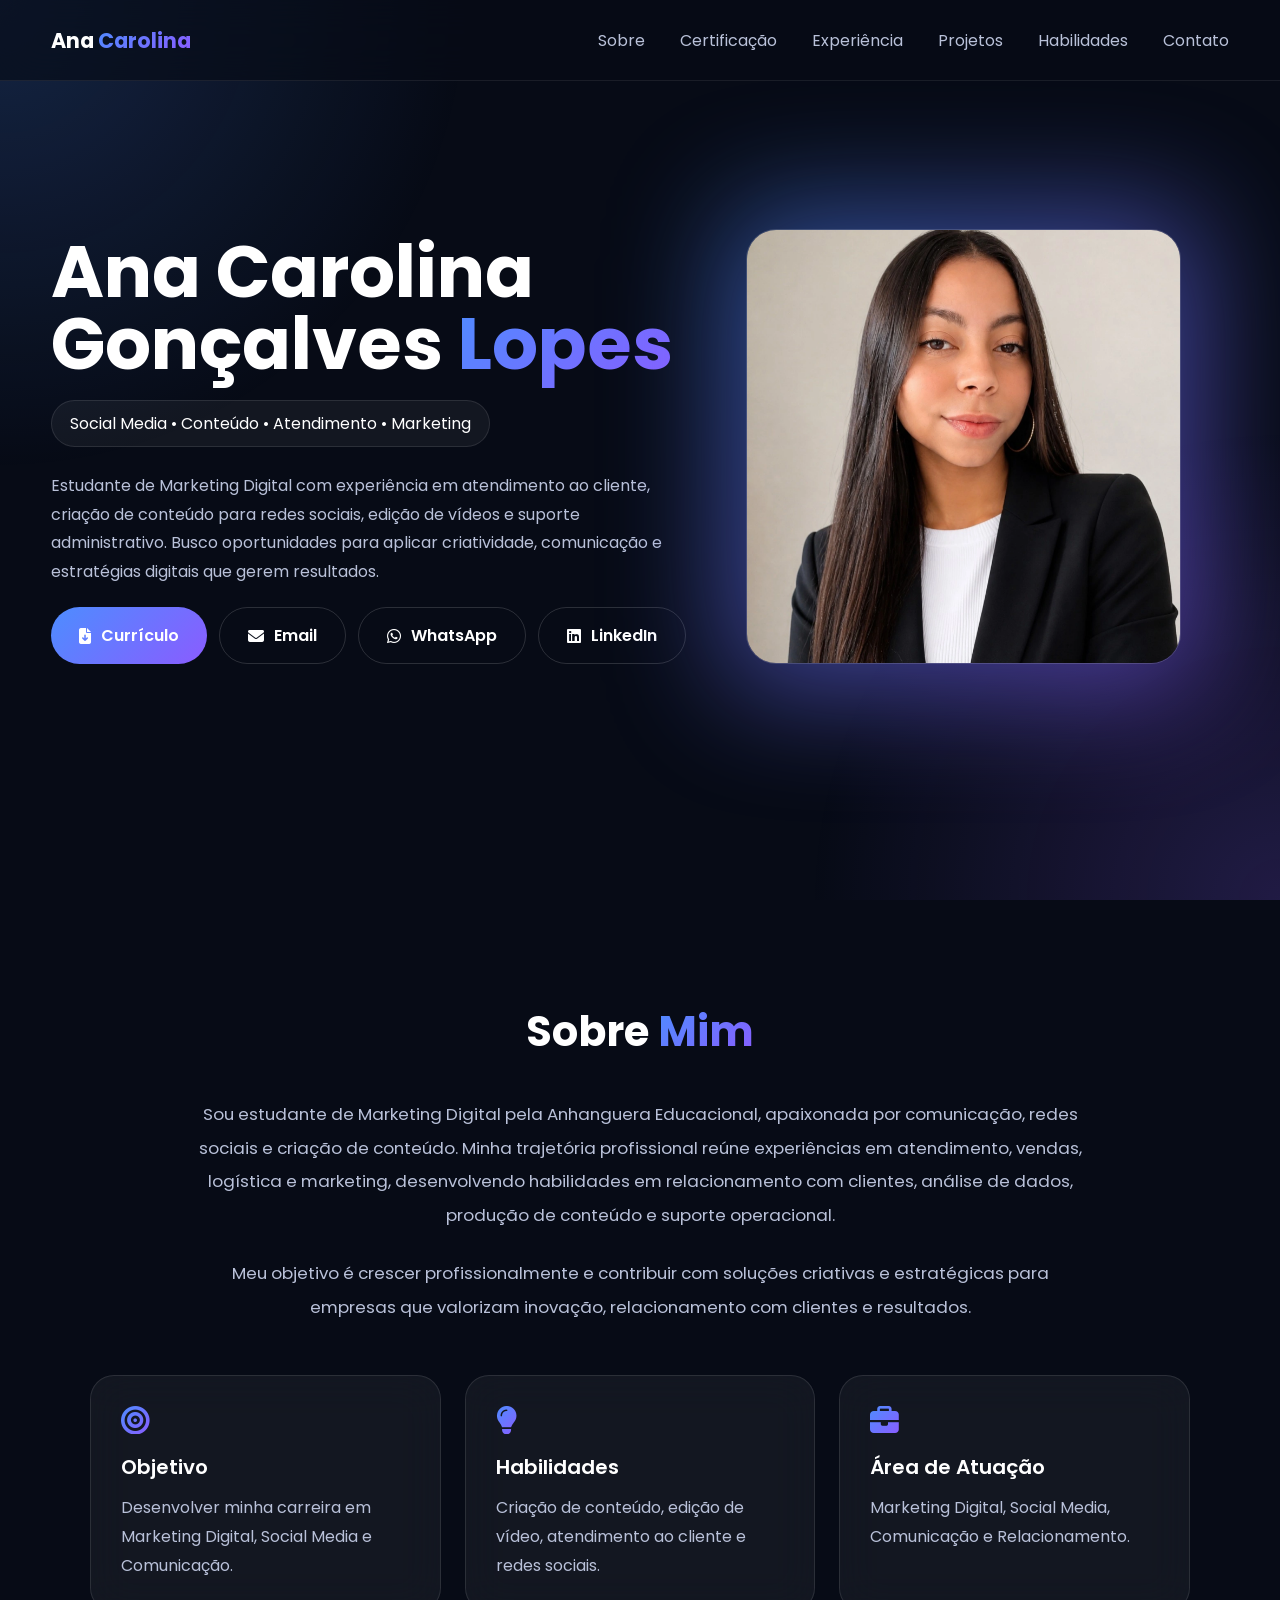
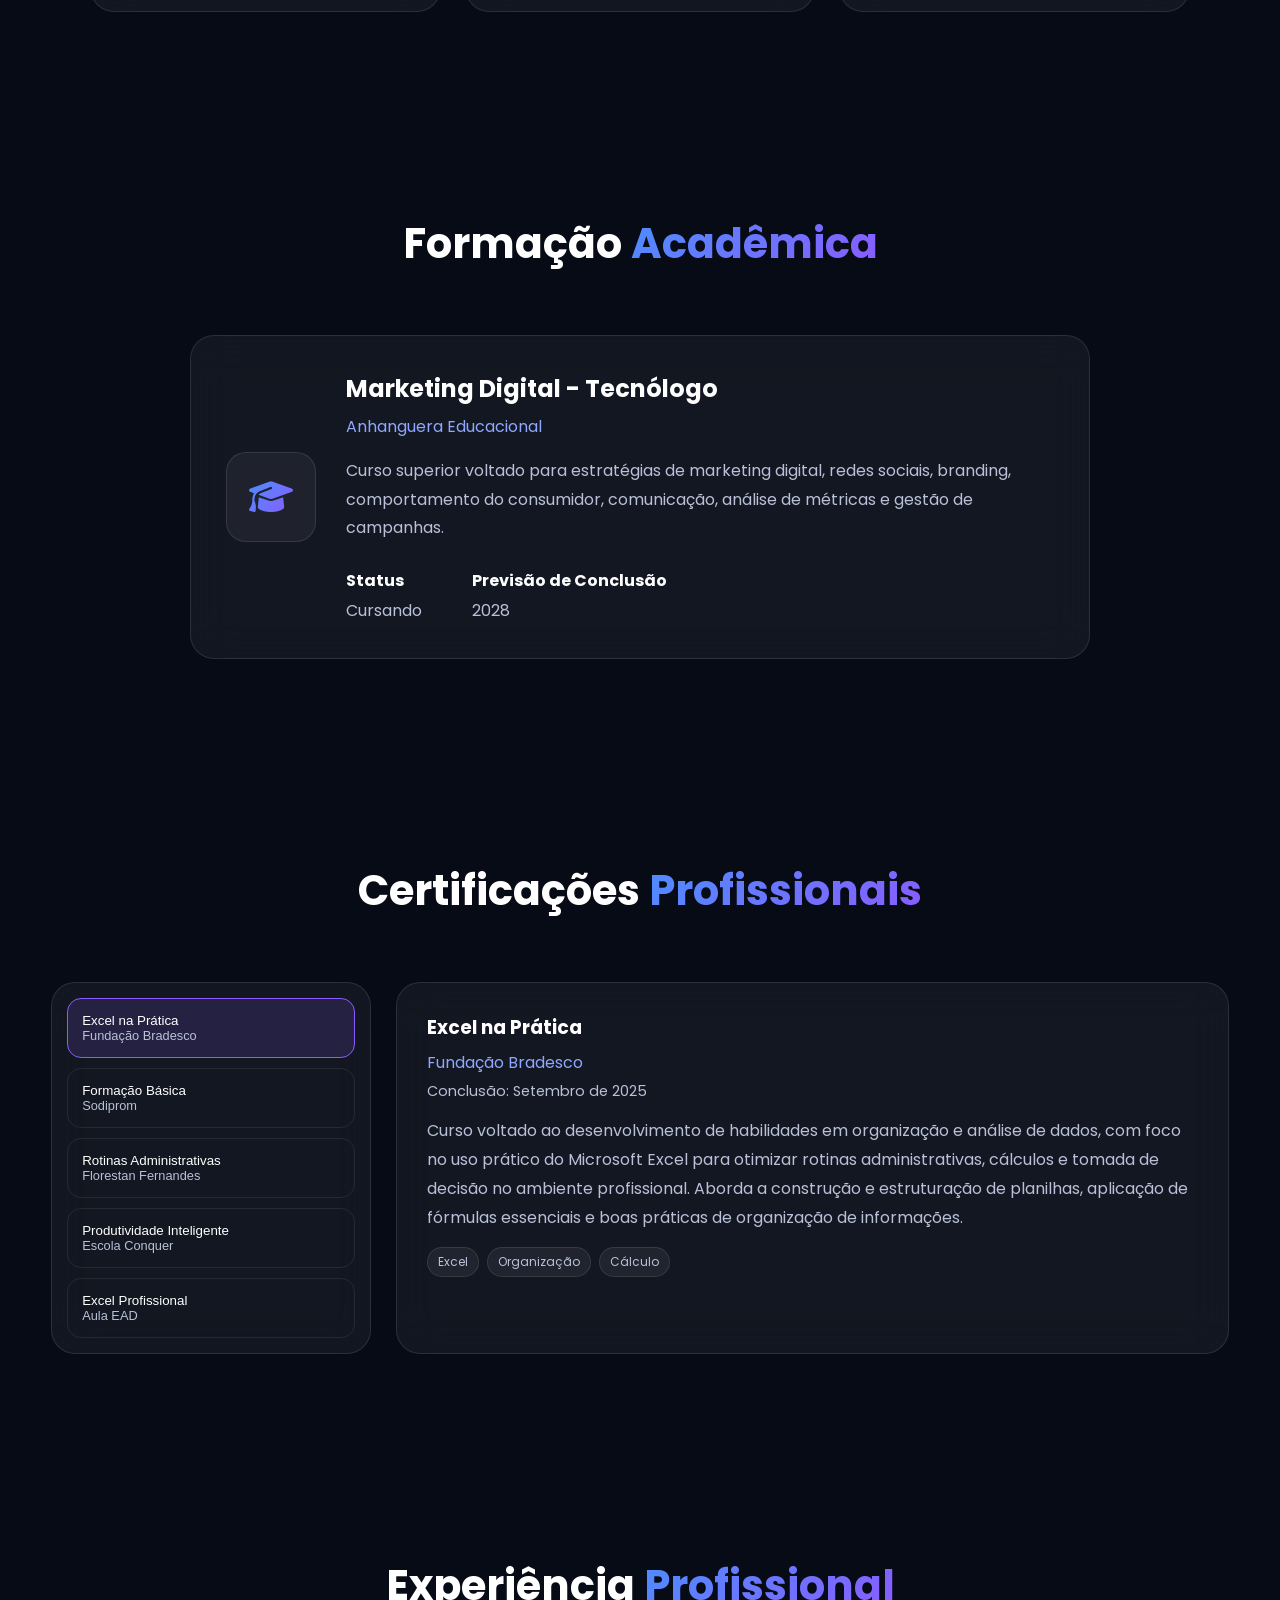
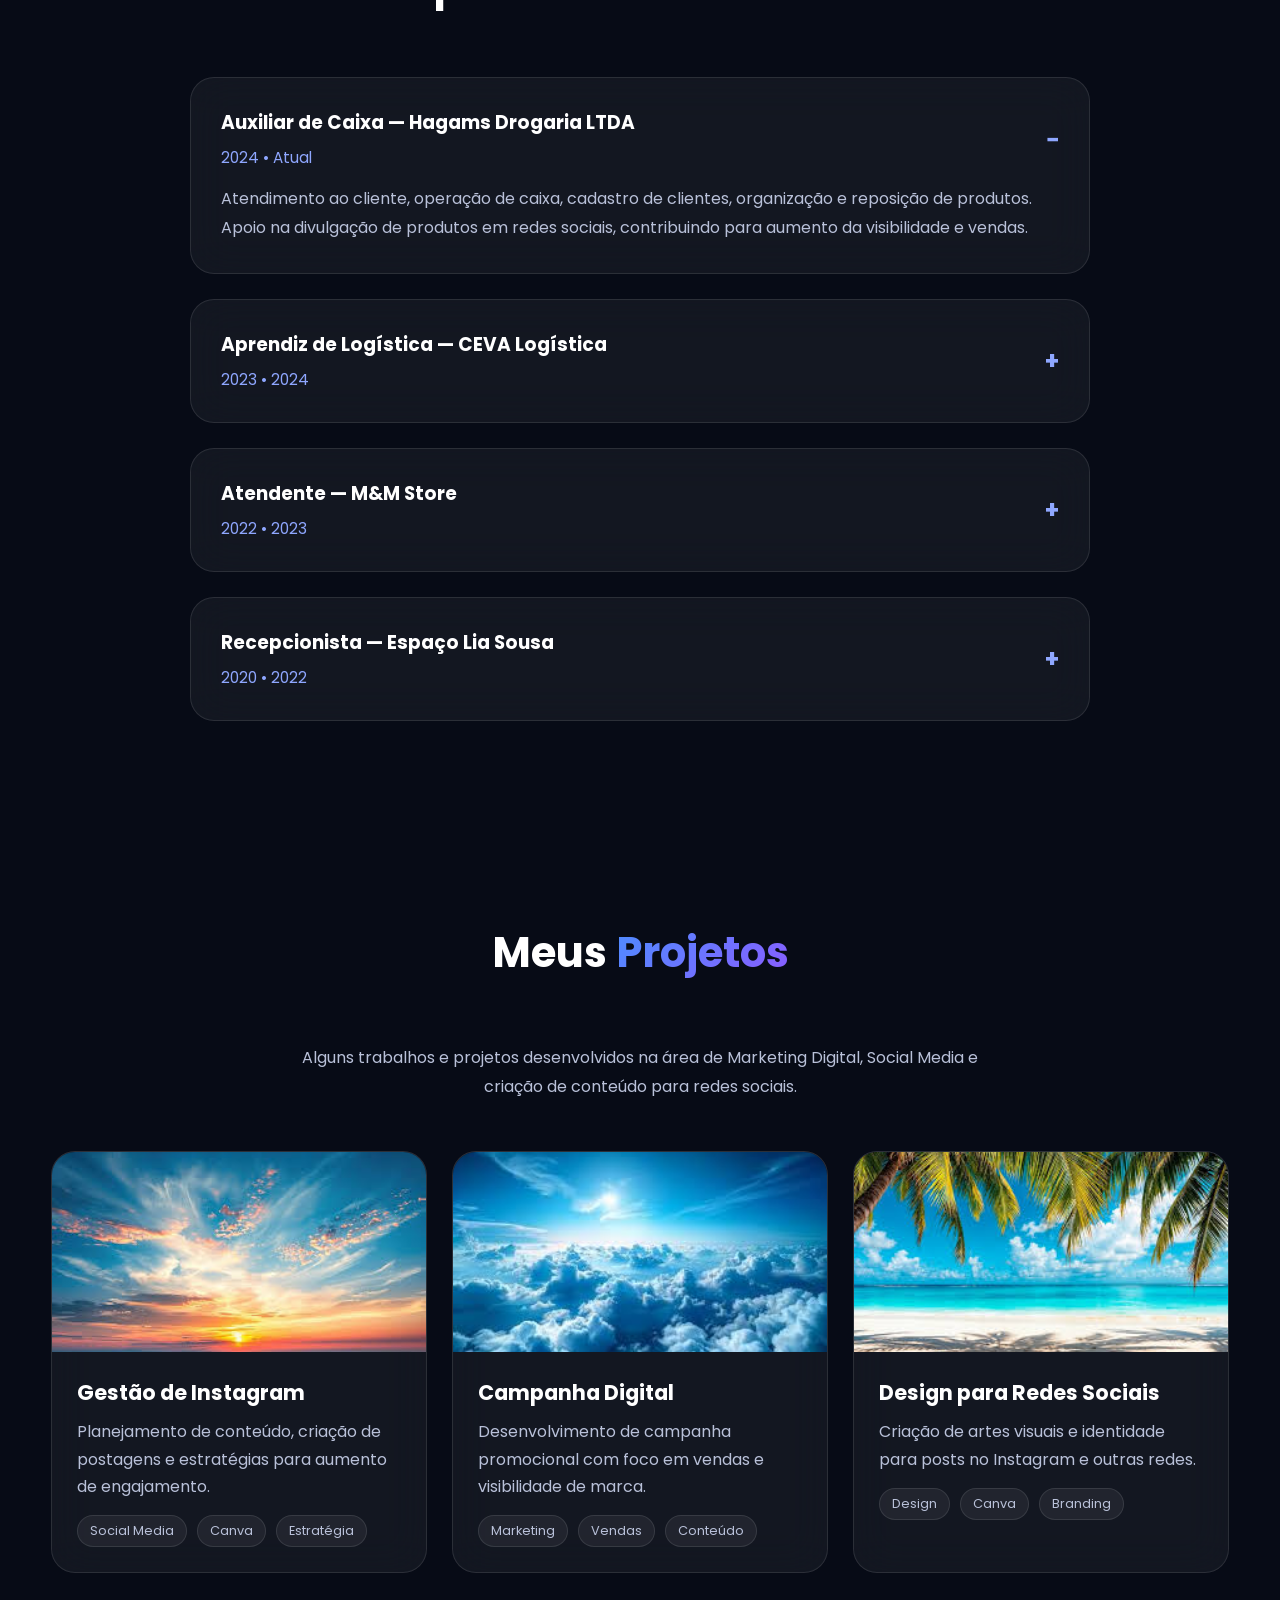
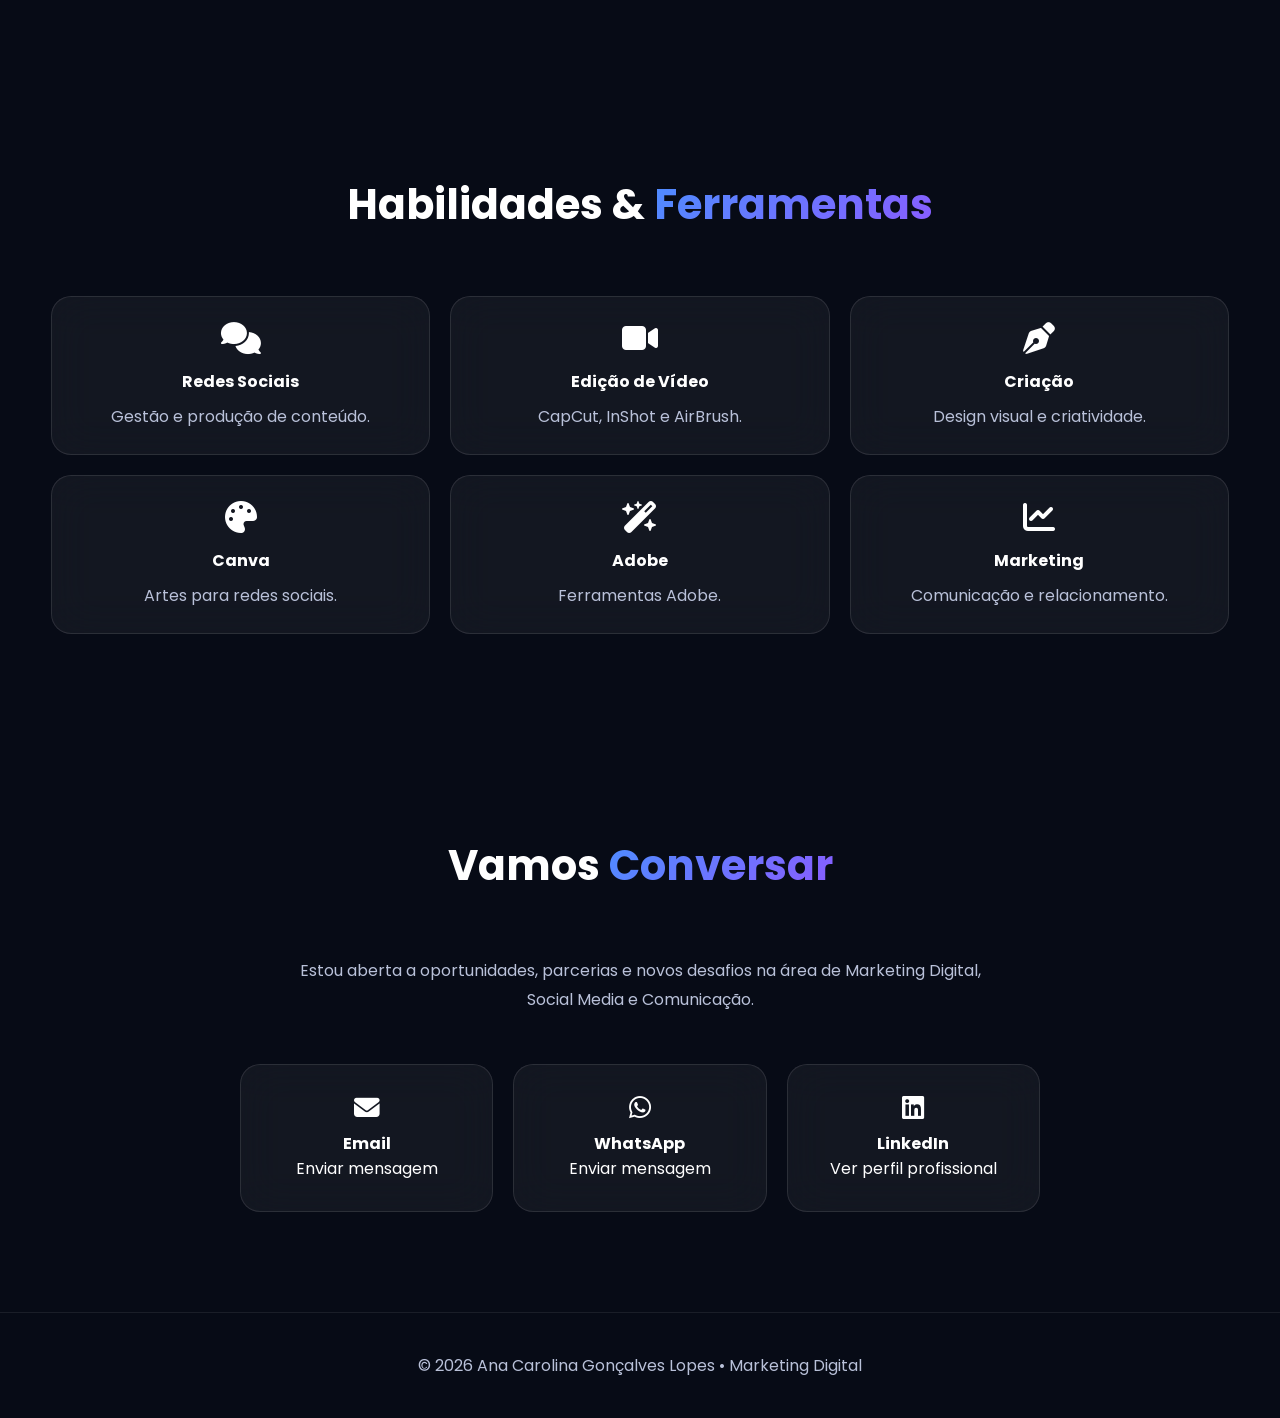
==== commit 984b2365: "Ajustando Bugs" ====
--- a/index.html
+++ b/index.html
@@ -975,7 +975,7 @@
 
     </section>
 
-    </section id="education">
+    <section id="education">
 
         <h2 class="section-title">
             Formação <span class="gradient">Acadêmica</span>
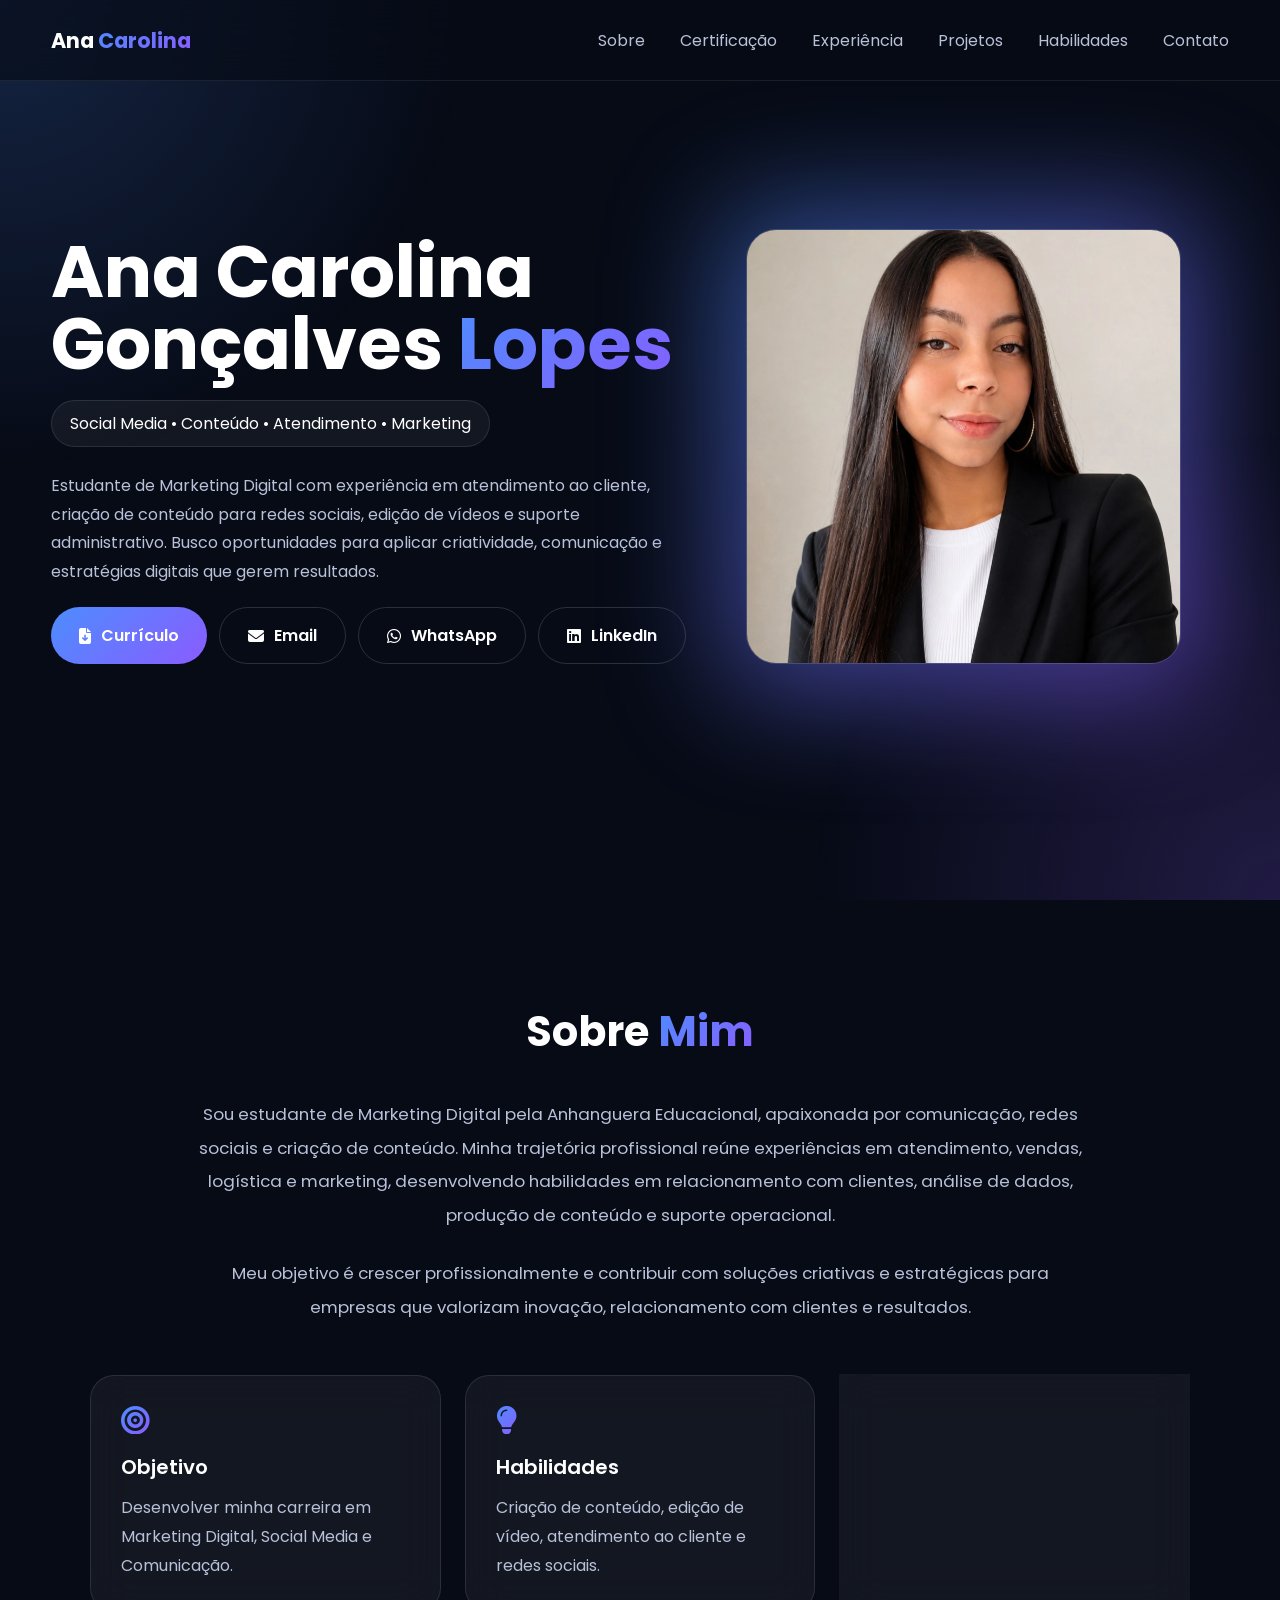
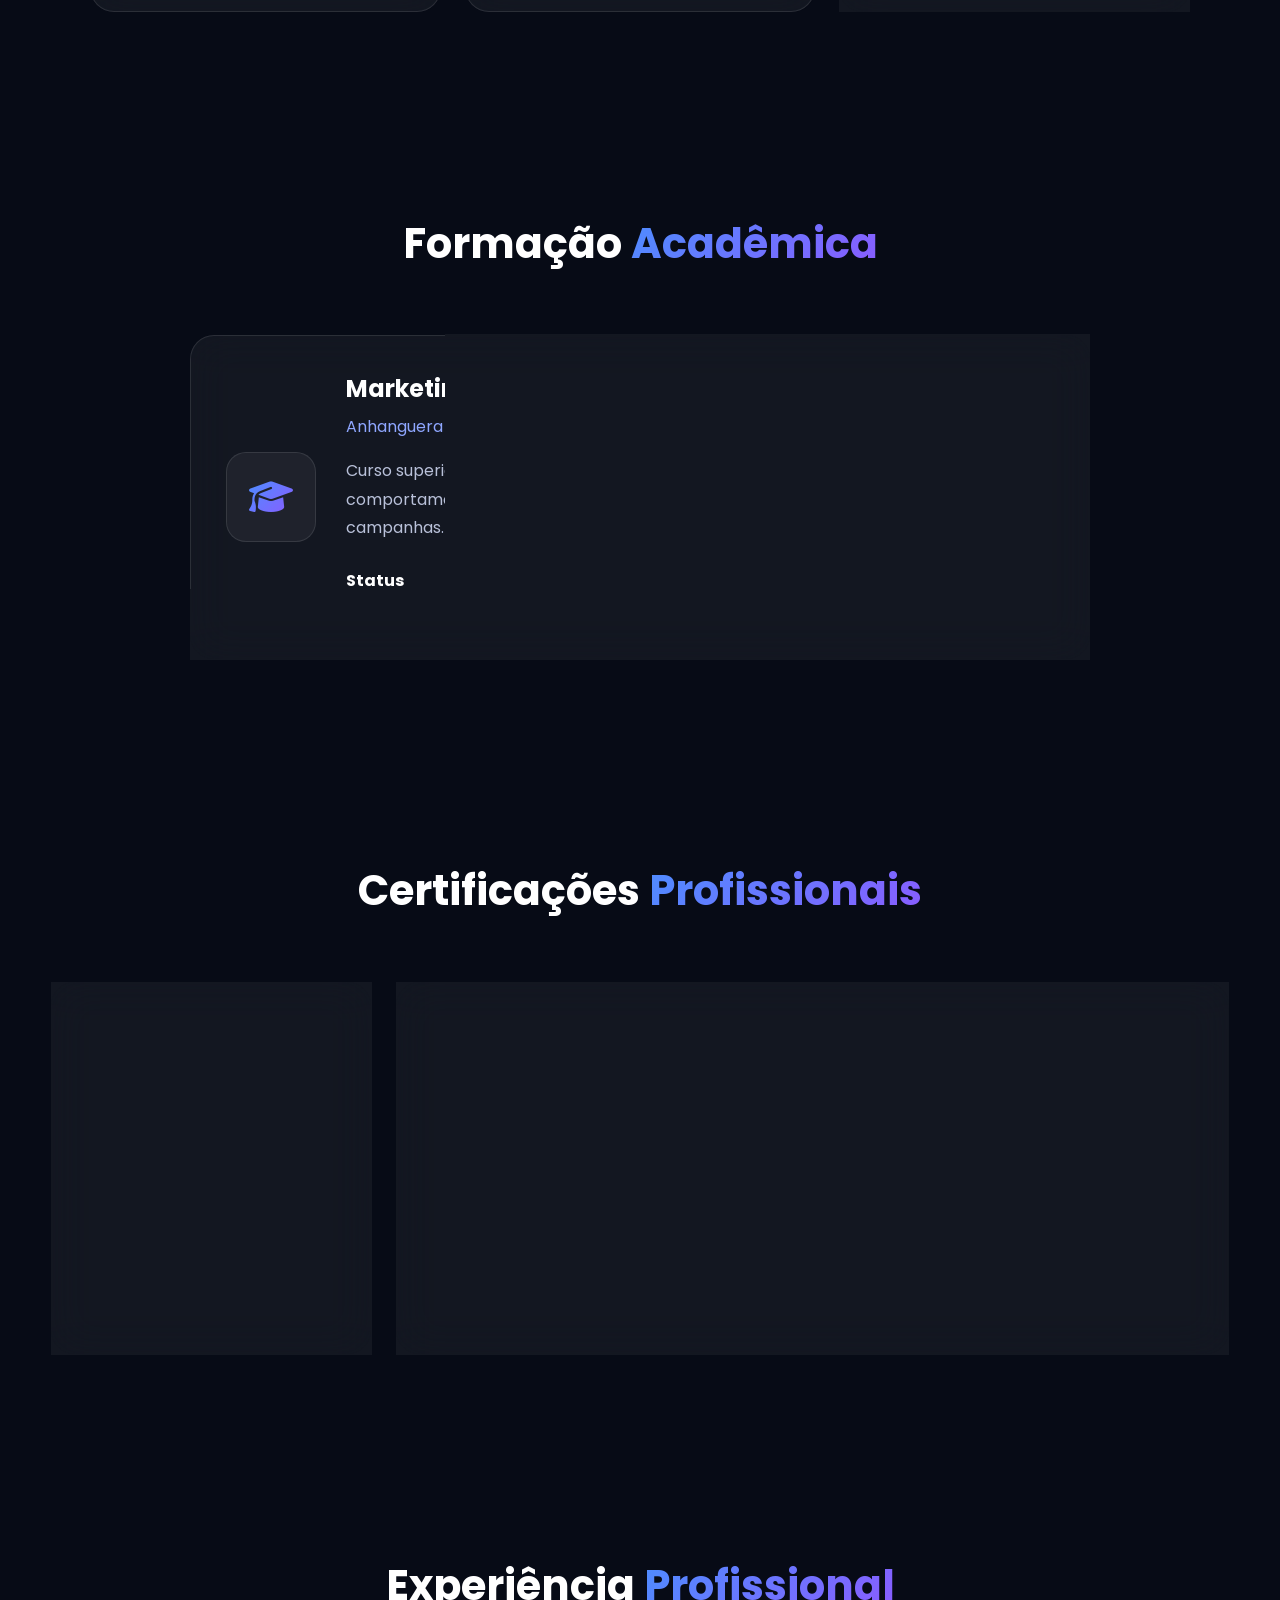
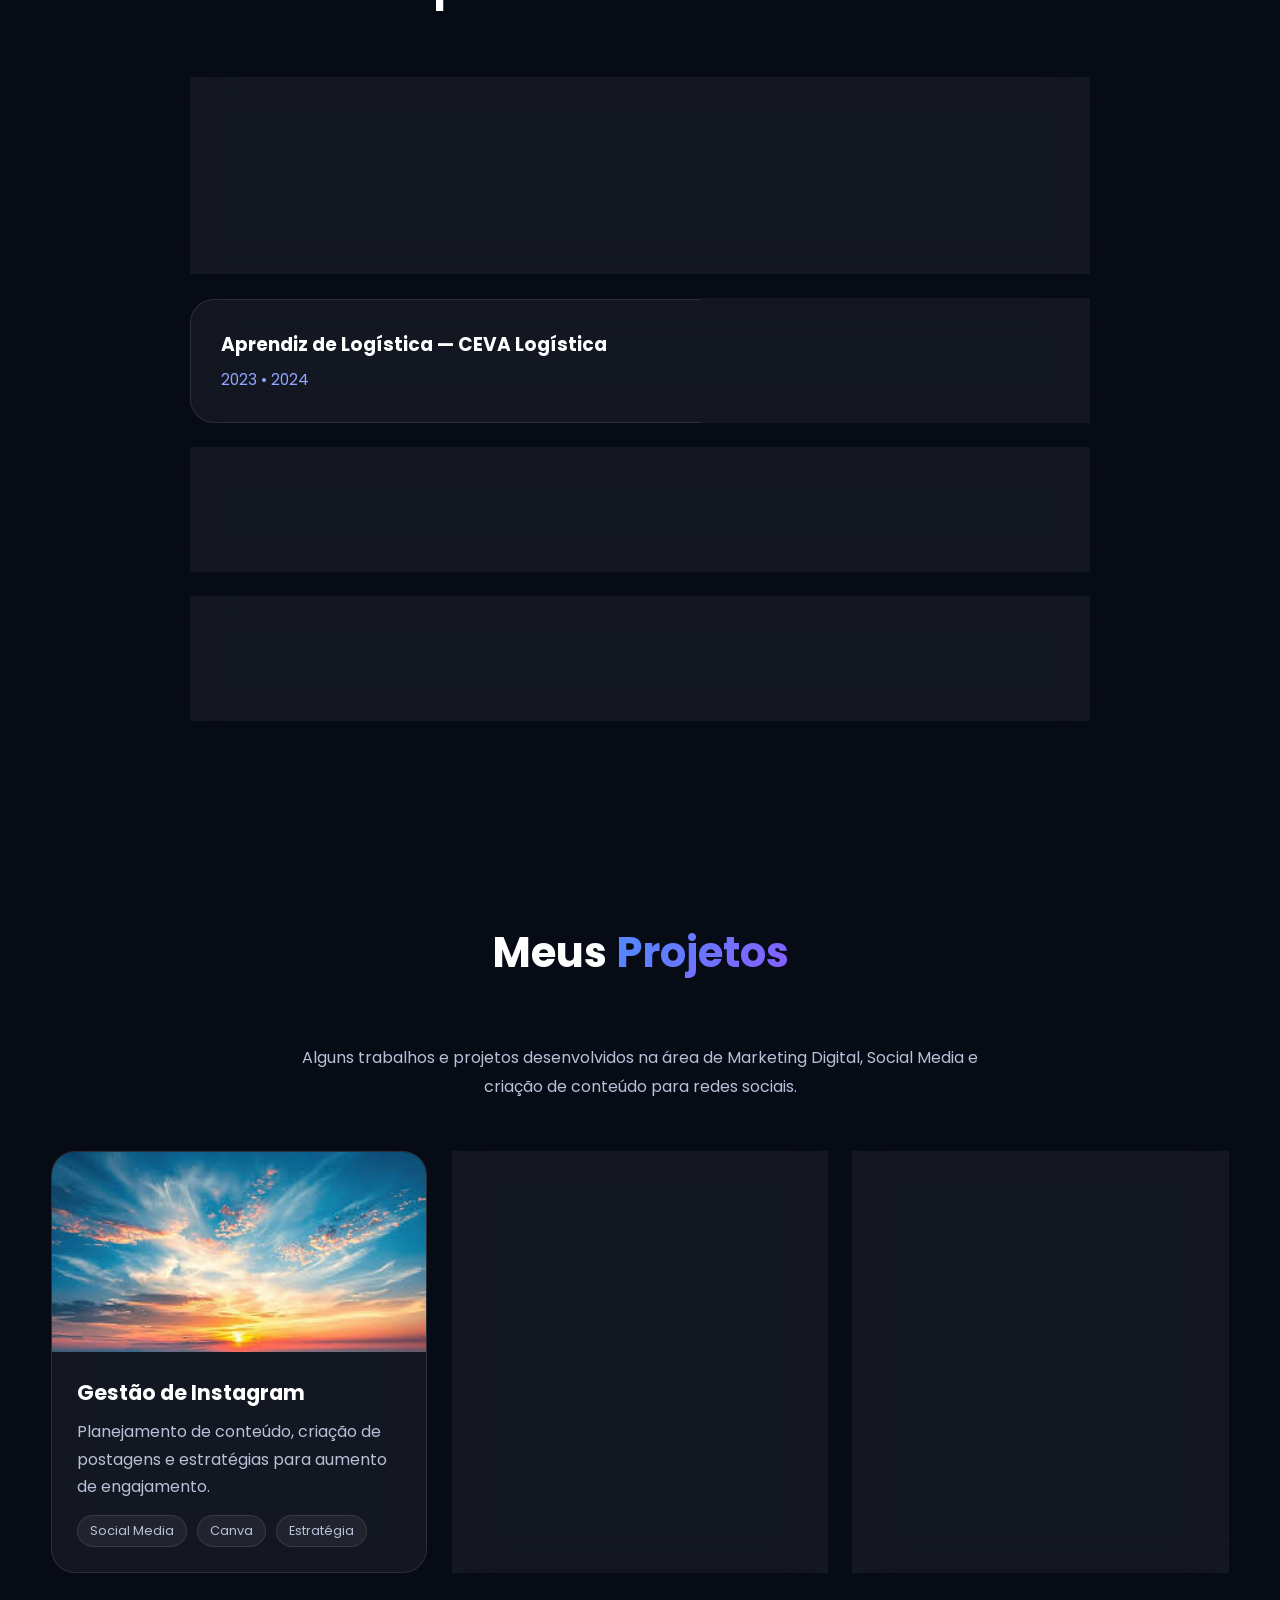
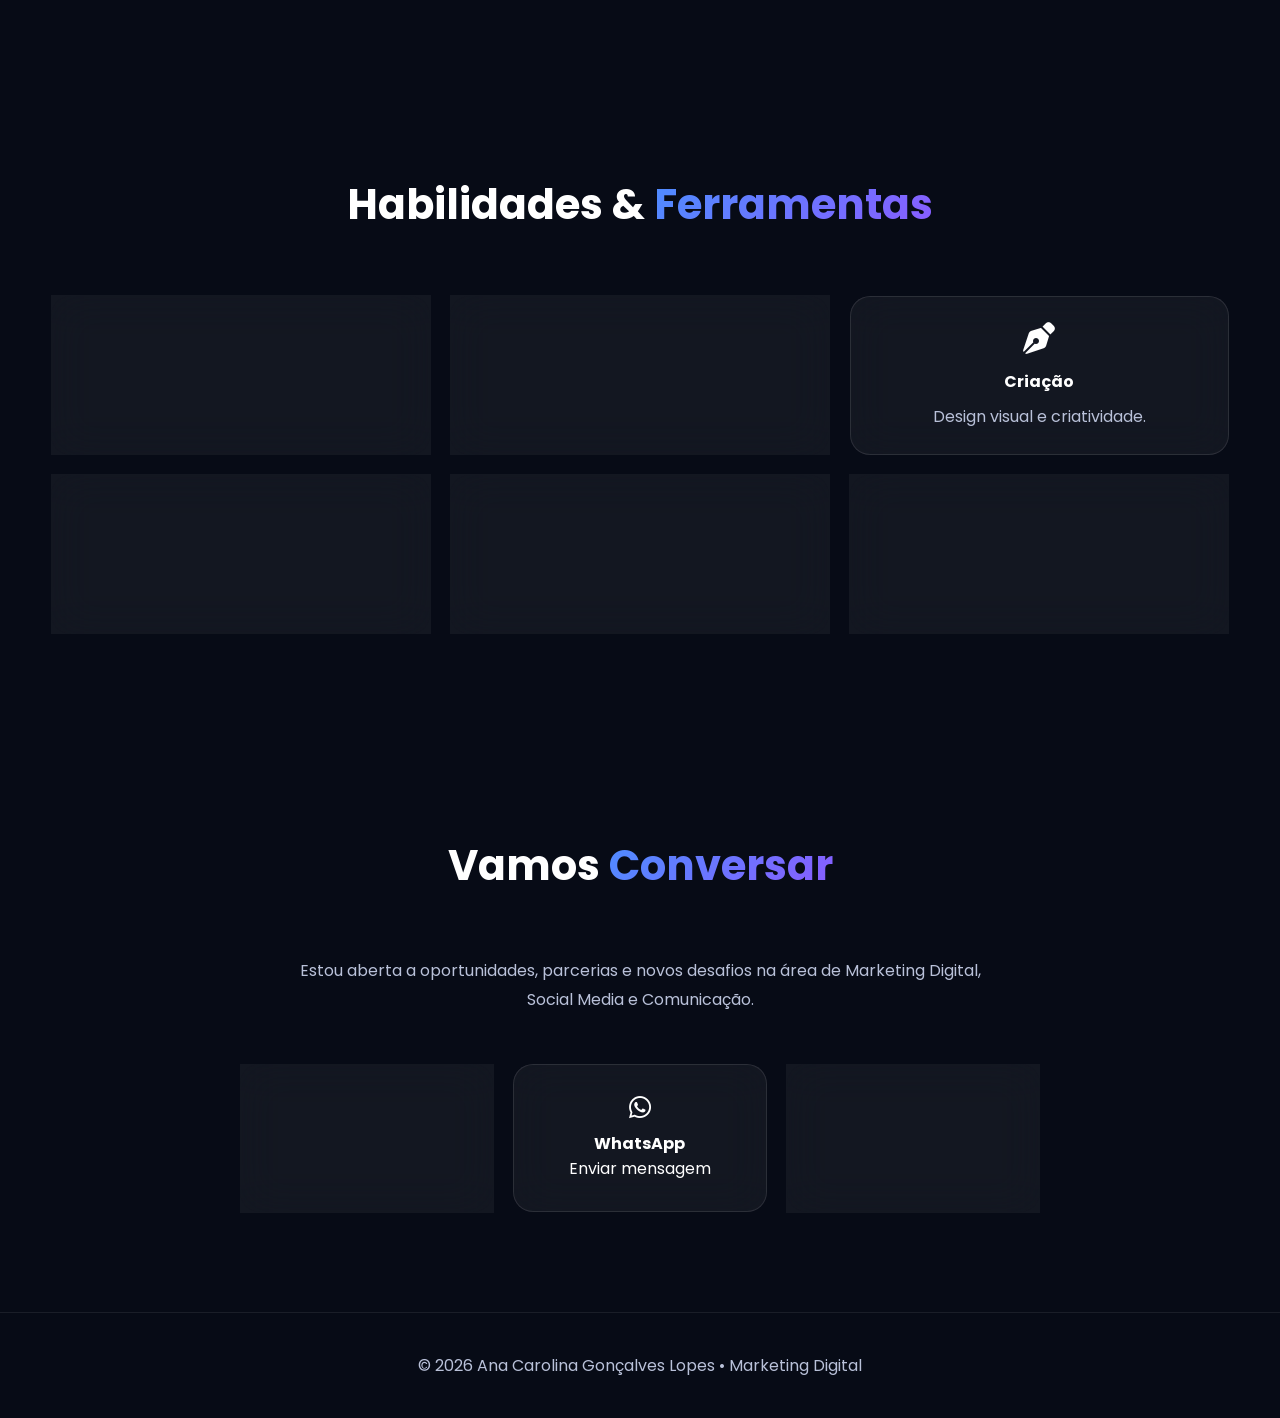
==== commit a23946ba: "Separando CSS" ====
--- a/index.html
+++ b/index.html
@@ -15,791 +15,10 @@
 
     <link rel="stylesheet" href="https://cdnjs.cloudflare.com/ajax/libs/font-awesome/6.5.2/css/all.min.css">
 
-    <style>
-        :root {
-            --bg: #070B16;
-            --card: rgba(255, 255, 255, .05);
-            --border: rgba(255, 255, 255, .1);
-            --text: #ffffff;
-            --muted: #b9c1d9;
-            --gradient: linear-gradient(135deg, #4D8DFF, #8A5CFF);
-        }
-
-        * {
-            margin: 0;
-            padding: 0;
-            box-sizing: border-box;
-        }
-
-        html {
-            scroll-behavior: smooth;
-        }
-
-        body {
-            font-family: 'Poppins', sans-serif;
-            background: var(--bg);
-            color: var(--text);
-            overflow-x: hidden;
-        }
-
-        body::before {
-            content: '';
-            position: fixed;
-            inset: 0;
-            background:
-                radial-gradient(circle at top left, #4d8dff33, transparent 30%),
-                radial-gradient(circle at bottom right, #8a5cff33, transparent 30%);
-            z-index: -2;
-        }
-
-
-        .header {
-            position: fixed;
-            top: 0;
-            left: 0;
-            width: 100%;
-            z-index: 1000;
-
-            background: rgba(7, 11, 22, .65);
-            backdrop-filter: blur(20px);
-
-            border-bottom: 1px solid rgba(255, 255, 255, .08);
-        }
-
-        .nav {
-            height: 80px;
-
-            display: flex;
-            align-items: center;
-            justify-content: space-between;
-        }
-
-        .logo {
-            text-decoration: none;
-            color: white;
-
-            font-size: 1.3rem;
-            font-weight: 700;
-        }
-
-        .logo span {
-            background: var(--gradient);
-            background-clip: text;
-            -webkit-background-clip: text;
-            -webkit-text-fill-color: transparent;
-        }
-
-        .nav-links {
-            display: flex;
-            gap: 35px;
-            list-style: none;
-        }
-
-        .nav-links a {
-            color: var(--muted);
-            text-decoration: none;
-
-            transition: .3s;
-        }
-
-        .nav-links a:hover {
-            color: white;
-        }
-
-
-        .container {
-            width: min(1180px, 92%);
-            margin: auto;
-        }
-
-        section {
-            padding: 100px 0;
-        }
-
-        h2.section-title {
-            text-align: center;
-            font-size: 2.6rem;
-            margin-bottom: 60px;
-        }
-
-        .gradient {
-            background: var(--gradient);
-            background-clip: text;
-            -webkit-background-clip: text;
-            -webkit-text-fill-color: transparent;
-        }
-
-        .glass {
-            background: var(--card);
-            backdrop-filter: blur(20px);
-            border: 1px solid var(--border);
-        }
-
-        .hero {
-            min-height: 100vh;
-            display: flex;
-            align-items: center;
-        }
-
-        .hero-grid {
-            display: grid;
-            grid-template-columns: 1.1fr .9fr;
-            gap: 60px;
-            align-items: center;
-        }
-
-        .badge {
-            display: inline-flex;
-            align-items: center;
-            gap: 10px;
-            padding: 10px 18px;
-            border-radius: 999px;
-            background: rgba(255, 255, 255, .05);
-            border: 1px solid rgba(255, 255, 255, .1);
-            margin-bottom: 25px;
-        }
-
-        .hero h1 {
-            font-size: 4.5rem;
-            line-height: 1;
-            margin-bottom: 20px;
-        }
-
-        .hero h3 {
-            font-weight: 500;
-            color: var(--muted);
-            margin-bottom: 25px;
-        }
-
-        .hero p {
-            color: var(--muted);
-            line-height: 1.8;
-            max-width: 650px;
-        }
-
-        .buttons {
-            display: flex;
-            flex-wrap: wrap;
-            gap: 12px;
-            margin-top: 20px;
-            flex-wrap: nowrap
-        }
-
-        .buttons .btn {
-            display: flex;
-            align-items: center;
-            gap: 10px;
-        }
-
-        .btn {
-            text-decoration: none;
-            padding: 15px 28px;
-            border-radius: 999px;
-            font-weight: 600;
-            transition: .3s;
-        }
-
-        .btn-primary {
-            background: var(--gradient);
-            color: white;
-        }
-
-        .btn-secondary {
-            border: 1px solid rgba(255, 255, 255, .15);
-            color: white;
-        }
-
-        .btn:hover {
-            transform: translateY(-3px);
-        }
-
-        .photo-wrapper {
-            position: relative;
-        }
-
-        .photo-wrapper::before {
-            content: '';
-            position: absolute;
-            inset: -20px;
-            background: var(--gradient);
-            filter: blur(60px);
-            opacity: .55;
-            border-radius: 30px;
-        }
-
-        .photo {
-            position: relative;
-            z-index: 2;
-            width: 100%;
-            border-radius: 30px;
-            border: 1px solid rgba(255, 255, 255, .15);
-        }
-
-        .stats {
-            display: grid;
-            grid-template-columns: repeat(3, 1fr);
-            gap: 20px;
-            margin-top: 70px;
-        }
-
-        .stat {
-            padding: 25px;
-            text-align: center;
-            border-radius: 20px;
-        }
-
-        .stat h3 {
-            font-size: 2rem;
-        }
-
-        .stat p {
-            margin-top: 10px;
-        }
-
-        .timeline {
-            max-width: 900px;
-            margin: auto;
-            display: flex;
-            flex-direction: column;
-            gap: 25px;
-        }
-
-        .timeline-item {
-            padding: 25px 30px;
-            border-radius: 24px;
-        }
-
-        .timeline-item summary {
-            list-style: none;
-            cursor: pointer;
-            display: flex;
-            justify-content: space-between;
-            align-items: center;
-        }
-
-        .timeline-item summary::-webkit-details-marker {
-            display: none;
-        }
-
-        .timeline-item summary::after {
-            content: '+';
-            font-size: 1.5rem;
-            font-weight: 700;
-            color: #8fa7ff;
-            transition: .3s;
-        }
-
-        .timeline-item[open] summary::after {
-            content: '−';
-        }
-
-        .timeline-item p {
-            margin-top: 20px;
-            color: var(--muted);
-            line-height: 1.8;
-        }
-
-        .timeline-item {
-            padding: 30px;
-            border-radius: 24px;
-        }
-
-        .timeline-item h3 {
-            margin-bottom: 8px;
-        }
-
-        .timeline-item span {
-            color: #8fa7ff;
-            font-size: .95rem;
-        }
-
-        .timeline-item p {
-            margin-top: 15px;
-            color: var(--muted);
-            line-height: 1.8;
-        }
-
-        /* =========================
-        SOBRE MIM
-        ========================= */
-
-        .about {
-            max-width: 1100px;
-            margin: auto;
-        }
-
-        .about .section-title {
-            margin-bottom: 35px;
-        }
-
-        .about-text {
-            max-width: 900px;
-            margin: 0 auto 25px;
-            text-align: center;
-
-            color: var(--muted);
-            line-height: 2;
-            font-size: 1.05rem;
-        }
-
-        .about-highlights {
-            display: grid;
-            grid-template-columns: repeat(3, 1fr);
-            gap: 24px;
-
-            margin-top: 50px;
-        }
-
-        .about-card {
-            padding: 30px;
-            border-radius: 24px;
-
-            transition: .3s ease;
-        }
-
-        .about-card:hover {
-            transform: translateY(-6px);
-            border-color: rgba(138, 92, 255, .35);
-        }
-
-        .about-card i {
-            font-size: 1.8rem;
-
-            margin-bottom: 18px;
-
-            background: var(--gradient);
-            background-clip: text;
-            -webkit-background-clip: text;
-            -webkit-text-fill-color: transparent;
-        }
-
-        .about-card h3 {
-            margin-bottom: 12px;
-
-            font-size: 1.25rem;
-            font-weight: 600;
-        }
-
-        .about-card p {
-            color: var(--muted);
-            line-height: 1.8;
-        }
-
-        /* =========================
-        RESPONSIVO
-        ========================= */
-
-        @media(max-width:900px) {
-
-            .about-highlights {
-                grid-template-columns: 1fr;
-            }
-
-            .about-text {
-                text-align: left;
-            }
-
-        }
-
-        /* =========================
-        Certificação
-        ========================= */
-
-        .education-card {
-            max-width: 900px;
-            margin: auto;
-
-            display: flex;
-            align-items: center;
-            gap: 30px;
-
-            padding: 35px;
-            border-radius: 24px;
-        }
-
-        .education-icon {
-            min-width: 90px;
-            width: 90px;
-            height: 90px;
-
-            display: flex;
-            align-items: center;
-            justify-content: center;
-
-            border-radius: 20px;
-
-            background: rgba(255, 255, 255, .05);
-            border: 1px solid rgba(255, 255, 255, .1);
-        }
-
-        .education-icon i {
-            font-size: 2.2rem;
-
-            background: var(--gradient);
-            background-clip: text;
-            -webkit-background-clip: text;
-            -webkit-text-fill-color: transparent;
-        }
-
-        .education-content h3 {
-            font-size: 1.5rem;
-            margin-bottom: 8px;
-        }
-
-        .education-school {
-            display: block;
-            color: #8fa7ff;
-            margin-bottom: 18px;
-        }
-
-        .education-content p {
-            color: var(--muted);
-            line-height: 1.8;
-        }
-
-        .education-info {
-            display: flex;
-            gap: 50px;
-            margin-top: 25px;
-        }
-
-        .education-info div {
-            display: flex;
-            flex-direction: column;
-        }
-
-        .education-info strong {
-            margin-bottom: 5px;
-        }
-
-        .education-info span {
-            color: var(--muted);
-        }
-
-        .cert-container {
-            display: grid;
-            grid-template-columns: 320px 1fr;
-            gap: 25px;
-            margin-top: 40px;
-        }
-
-        /* LISTA */
-        .cert-list {
-            padding: 15px;
-            border-radius: 24px;
-            display: flex;
-            flex-direction: column;
-            gap: 10px;
-        }
-
-        .cert-item {
-            text-align: left;
-            padding: 14px;
-            border-radius: 14px;
-            border: 1px solid rgba(255, 255, 255, .08);
-            background: transparent;
-            color: white;
-            cursor: pointer;
-            transition: .3s;
-        }
-
-        .cert-item span {
-            display: block;
-            font-size: .8rem;
-            color: var(--muted);
-        }
-
-        .cert-item:hover {
-            border-color: #8a5cff;
-            transform: translateX(4px);
-        }
-
-        .cert-item.active {
-            background: rgba(138, 92, 255, .15);
-            border-color: #8a5cff;
-        }
-
-        /* DETALHE */
-        .cert-detail {
-            padding: 30px;
-            border-radius: 24px;
-        }
-
-        .cert-detail h3 {
-            margin-bottom: 8px;
-        }
-
-        .cert-org {
-            color: #8fa7ff;
-            margin-bottom: 6px;
-        }
-
-        .cert-date {
-            color: var(--muted);
-            font-size: .9rem;
-            margin-bottom: 15px;
-        }
-
-        .cert-desc {
-            color: var(--muted);
-            line-height: 1.8;
-            margin-bottom: 15px;
-        }
-
-        /* TAGS */
-        .cert-tags {
-            display: flex;
-            flex-wrap: wrap;
-            gap: 8px;
-        }
-
-        .cert-tags span {
-            font-size: .75rem;
-            padding: 5px 10px;
-            border-radius: 999px;
-            background: rgba(255, 255, 255, .06);
-            border: 1px solid rgba(255, 255, 255, .1);
-            color: var(--muted);
-        }
-
-        /* RESPONSIVO */
-        @media (max-width: 900px) {
-            .cert-container {
-                grid-template-columns: 1fr;
-            }
-        }
-
-        @media(max-width:900px) {
-
-            .education-card {
-                flex-direction: column;
-                text-align: center;
-            }
-
-            .education-info {
-                justify-content: center;
-                flex-wrap: wrap;
-                gap: 25px;
-            }
-
-        }
-
-        /* =========================
-        PROJETOS
-        ========================= */
-
-        .projects-grid {
-            display: grid;
-            grid-template-columns: repeat(3, 1fr);
-            gap: 25px;
-            margin-top: 40px;
-        }
-
-        .project-card {
-            border-radius: 24px;
-            overflow: hidden;
-            display: flex;
-            flex-direction: column;
-            text-decoration: none;
-            color: inherit;
-            transition: .3s ease;
-        }
-
-        .project-card:hover {
-            transform: translateY(-8px);
-            border-color: rgba(138, 92, 255, .35);
-        }
-
-        .project-card img {
-            width: 100%;
-            height: 200px;
-            object-fit: cover;
-            display: block;
-            transition: .4s ease;
-        }
-
-        .project-card:hover img {
-            transform: scale(1.05);
-        }
-
-        .project-content {
-            padding: 25px;
-        }
-
-        .project-content h3 {
-            margin-bottom: 10px;
-            font-size: 1.3rem;
-        }
-
-        .project-content p {
-            color: var(--muted);
-            line-height: 1.7;
-            margin-bottom: 15px;
-        }
-
-        .project-tags {
-            display: flex;
-            flex-wrap: wrap;
-            gap: 10px;
-        }
-
-        .project-tags span {
-            font-size: .8rem;
-            padding: 6px 12px;
-            border-radius: 999px;
-            background: rgba(255, 255, 255, .06);
-            border: 1px solid rgba(255, 255, 255, .1);
-            color: var(--muted);
-        }
-
-        /* RESPONSIVO */
-        @media(max-width:900px) {
-
-            .projects-grid {
-                grid-template-columns: 1fr;
-            }
-
-        }
-
-        .skills {
-            display: grid;
-            grid-template-columns: repeat(3, 1fr);
-            gap: 20px;
-        }
-
-        .skill {
-            padding: 25px;
-            border-radius: 20px;
-            text-align: center;
-        }
-
-        .skill i {
-            font-size: 2rem;
-            margin-bottom: 15px;
-        }
-
-        .skill h4 {
-            margin-bottom: 10px;
-        }
-
-        .skill p {
-            color: var(--muted);
-        }
-
-        .contact {
-            max-width: 800px;
-            margin: auto;
-            text-align: center;
-        }
-
-        .contact-grid {
-            display: grid;
-            grid-template-columns: repeat(auto-fit, minmax(220px, 1fr));
-            gap: 20px;
-            margin-top: 40px;
-        }
-
-        .contact-card {
-            padding: 25px;
-            border-radius: 20px;
-        }
-
-        .contact-card i {
-            font-size: 1.6rem;
-            margin-bottom: 10px;
-        }
-
-        .qr {
-            margin-top: 50px;
-        }
-
-        .qr img {
-            width: 180px;
-            border-radius: 20px;
-            background: white;
-            padding: 10px;
-        }
-
-
-        .contact-description {
-            max-width: 700px;
-            margin: 0 auto 50px;
-            color: var(--muted);
-            text-align: center;
-            line-height: 1.8;
-        }
-
-        .contact-card {
-            text-decoration: none;
-            color: inherit;
-            padding: 30px;
-            border-radius: 20px;
-            transition: .3s;
-        }
-
-        .contact-card:hover {
-            transform: translateY(-8px);
-            border-color: #4D8DFF;
-        }
-
-        .portfolio-card {
-            margin-top: 50px;
-            padding: 30px;
-            border-radius: 24px;
-            display: flex;
-            align-items: center;
-            justify-content: space-between;
-            gap: 30px;
-        }
-
-        .portfolio-card h3 {
-            margin-bottom: 12px;
-        }
-
-        .portfolio-card p {
-            color: var(--muted);
-            line-height: 1.8;
-        }
-
-        .portfolio-card img {
-            width: 160px;
-            background: white;
-            padding: 10px;
-            border-radius: 16px;
-        }
-
-
-        footer {
-            padding: 40px 20px;
-            text-align: center;
-            border-top: 1px solid rgba(255, 255, 255, .08);
-            color: var(--muted);
-        }
-
-        @media(max-width:900px) {
-
-            .hero {
-                padding-top: 80px;
-            }
-
-            .hero-grid {
-                grid-template-columns: 1fr;
-            }
-
-            .hero h1 {
-                font-size: 3rem;
-            }
-
-            .stats {
-                grid-template-columns: 1fr;
-            }
-
-            section {
-                padding: 80px 0;
-            }
-
-        }
-    </style>
+    <link rel="icon" type="image/png" href="uploads/img/favicon.png">
+
+    <link rel="stylesheet" href="style.css">
+
 </head>
 
 <body>
--- a/style.css
+++ b/style.css
@@ -0,0 +1,783 @@
+:root {
+            --bg: #070B16;
+            --card: rgba(255, 255, 255, .05);
+            --border: rgba(255, 255, 255, .1);
+            --text: #ffffff;
+            --muted: #b9c1d9;
+            --gradient: linear-gradient(135deg, #4D8DFF, #8A5CFF);
+        }
+
+        * {
+            margin: 0;
+            padding: 0;
+            box-sizing: border-box;
+        }
+
+        html {
+            scroll-behavior: smooth;
+        }
+
+        body {
+            font-family: 'Poppins', sans-serif;
+            background: var(--bg);
+            color: var(--text);
+            overflow-x: hidden;
+        }
+
+        body::before {
+            content: '';
+            position: fixed;
+            inset: 0;
+            background:
+                radial-gradient(circle at top left, #4d8dff33, transparent 30%),
+                radial-gradient(circle at bottom right, #8a5cff33, transparent 30%);
+            z-index: -2;
+        }
+
+
+        .header {
+            position: fixed;
+            top: 0;
+            left: 0;
+            width: 100%;
+            z-index: 1000;
+
+            background: rgba(7, 11, 22, .65);
+            backdrop-filter: blur(20px);
+
+            border-bottom: 1px solid rgba(255, 255, 255, .08);
+        }
+
+        .nav {
+            height: 80px;
+
+            display: flex;
+            align-items: center;
+            justify-content: space-between;
+        }
+
+        .logo {
+            text-decoration: none;
+            color: white;
+
+            font-size: 1.3rem;
+            font-weight: 700;
+        }
+
+        .logo span {
+            background: var(--gradient);
+            background-clip: text;
+            -webkit-background-clip: text;
+            -webkit-text-fill-color: transparent;
+        }
+
+        .nav-links {
+            display: flex;
+            gap: 35px;
+            list-style: none;
+        }
+
+        .nav-links a {
+            color: var(--muted);
+            text-decoration: none;
+
+            transition: .3s;
+        }
+
+        .nav-links a:hover {
+            color: white;
+        }
+
+
+        .container {
+            width: min(1180px, 92%);
+            margin: auto;
+        }
+
+        section {
+            padding: 100px 0;
+        }
+
+        h2.section-title {
+            text-align: center;
+            font-size: 2.6rem;
+            margin-bottom: 60px;
+        }
+
+        .gradient {
+            background: var(--gradient);
+            background-clip: text;
+            -webkit-background-clip: text;
+            -webkit-text-fill-color: transparent;
+        }
+
+        .glass {
+            background: var(--card);
+            backdrop-filter: blur(20px);
+            border: 1px solid var(--border);
+        }
+
+        .hero {
+            min-height: 100vh;
+            display: flex;
+            align-items: center;
+        }
+
+        .hero-grid {
+            display: grid;
+            grid-template-columns: 1.1fr .9fr;
+            gap: 60px;
+            align-items: center;
+        }
+
+        .badge {
+            display: inline-flex;
+            align-items: center;
+            gap: 10px;
+            padding: 10px 18px;
+            border-radius: 999px;
+            background: rgba(255, 255, 255, .05);
+            border: 1px solid rgba(255, 255, 255, .1);
+            margin-bottom: 25px;
+        }
+
+        .hero h1 {
+            font-size: 4.5rem;
+            line-height: 1;
+            margin-bottom: 20px;
+        }
+
+        .hero h3 {
+            font-weight: 500;
+            color: var(--muted);
+            margin-bottom: 25px;
+        }
+
+        .hero p {
+            color: var(--muted);
+            line-height: 1.8;
+            max-width: 650px;
+        }
+
+        .buttons {
+            display: flex;
+            flex-wrap: wrap;
+            gap: 12px;
+            margin-top: 20px;
+            flex-wrap: nowrap
+        }
+
+        .buttons .btn {
+            display: flex;
+            align-items: center;
+            gap: 10px;
+        }
+
+        .btn {
+            text-decoration: none;
+            padding: 15px 28px;
+            border-radius: 999px;
+            font-weight: 600;
+            transition: .3s;
+        }
+
+        .btn-primary {
+            background: var(--gradient);
+            color: white;
+        }
+
+        .btn-secondary {
+            border: 1px solid rgba(255, 255, 255, .15);
+            color: white;
+        }
+
+        .btn:hover {
+            transform: translateY(-3px);
+        }
+
+        .photo-wrapper {
+            position: relative;
+        }
+
+        .photo-wrapper::before {
+            content: '';
+            position: absolute;
+            inset: -20px;
+            background: var(--gradient);
+            filter: blur(60px);
+            opacity: .55;
+            border-radius: 30px;
+        }
+
+        .photo {
+            position: relative;
+            z-index: 2;
+            width: 100%;
+            border-radius: 30px;
+            border: 1px solid rgba(255, 255, 255, .15);
+        }
+
+        .stats {
+            display: grid;
+            grid-template-columns: repeat(3, 1fr);
+            gap: 20px;
+            margin-top: 70px;
+        }
+
+        .stat {
+            padding: 25px;
+            text-align: center;
+            border-radius: 20px;
+        }
+
+        .stat h3 {
+            font-size: 2rem;
+        }
+
+        .stat p {
+            margin-top: 10px;
+        }
+
+        .timeline {
+            max-width: 900px;
+            margin: auto;
+            display: flex;
+            flex-direction: column;
+            gap: 25px;
+        }
+
+        .timeline-item {
+            padding: 25px 30px;
+            border-radius: 24px;
+        }
+
+        .timeline-item summary {
+            list-style: none;
+            cursor: pointer;
+            display: flex;
+            justify-content: space-between;
+            align-items: center;
+        }
+
+        .timeline-item summary::-webkit-details-marker {
+            display: none;
+        }
+
+        .timeline-item summary::after {
+            content: '+';
+            font-size: 1.5rem;
+            font-weight: 700;
+            color: #8fa7ff;
+            transition: .3s;
+        }
+
+        .timeline-item[open] summary::after {
+            content: '−';
+        }
+
+        .timeline-item p {
+            margin-top: 20px;
+            color: var(--muted);
+            line-height: 1.8;
+        }
+
+        .timeline-item {
+            padding: 30px;
+            border-radius: 24px;
+        }
+
+        .timeline-item h3 {
+            margin-bottom: 8px;
+        }
+
+        .timeline-item span {
+            color: #8fa7ff;
+            font-size: .95rem;
+        }
+
+        .timeline-item p {
+            margin-top: 15px;
+            color: var(--muted);
+            line-height: 1.8;
+        }
+
+        /* =========================
+        SOBRE MIM
+        ========================= */
+
+        .about {
+            max-width: 1100px;
+            margin: auto;
+        }
+
+        .about .section-title {
+            margin-bottom: 35px;
+        }
+
+        .about-text {
+            max-width: 900px;
+            margin: 0 auto 25px;
+            text-align: center;
+
+            color: var(--muted);
+            line-height: 2;
+            font-size: 1.05rem;
+        }
+
+        .about-highlights {
+            display: grid;
+            grid-template-columns: repeat(3, 1fr);
+            gap: 24px;
+
+            margin-top: 50px;
+        }
+
+        .about-card {
+            padding: 30px;
+            border-radius: 24px;
+
+            transition: .3s ease;
+        }
+
+        .about-card:hover {
+            transform: translateY(-6px);
+            border-color: rgba(138, 92, 255, .35);
+        }
+
+        .about-card i {
+            font-size: 1.8rem;
+
+            margin-bottom: 18px;
+
+            background: var(--gradient);
+            background-clip: text;
+            -webkit-background-clip: text;
+            -webkit-text-fill-color: transparent;
+        }
+
+        .about-card h3 {
+            margin-bottom: 12px;
+
+            font-size: 1.25rem;
+            font-weight: 600;
+        }
+
+        .about-card p {
+            color: var(--muted);
+            line-height: 1.8;
+        }
+
+        /* =========================
+        RESPONSIVO
+        ========================= */
+
+        @media(max-width:900px) {
+
+            .about-highlights {
+                grid-template-columns: 1fr;
+            }
+
+            .about-text {
+                text-align: left;
+            }
+
+        }
+
+        /* =========================
+        Certificação
+        ========================= */
+
+        .education-card {
+            max-width: 900px;
+            margin: auto;
+
+            display: flex;
+            align-items: center;
+            gap: 30px;
+
+            padding: 35px;
+            border-radius: 24px;
+        }
+
+        .education-icon {
+            min-width: 90px;
+            width: 90px;
+            height: 90px;
+
+            display: flex;
+            align-items: center;
+            justify-content: center;
+
+            border-radius: 20px;
+
+            background: rgba(255, 255, 255, .05);
+            border: 1px solid rgba(255, 255, 255, .1);
+        }
+
+        .education-icon i {
+            font-size: 2.2rem;
+
+            background: var(--gradient);
+            background-clip: text;
+            -webkit-background-clip: text;
+            -webkit-text-fill-color: transparent;
+        }
+
+        .education-content h3 {
+            font-size: 1.5rem;
+            margin-bottom: 8px;
+        }
+
+        .education-school {
+            display: block;
+            color: #8fa7ff;
+            margin-bottom: 18px;
+        }
+
+        .education-content p {
+            color: var(--muted);
+            line-height: 1.8;
+        }
+
+        .education-info {
+            display: flex;
+            gap: 50px;
+            margin-top: 25px;
+        }
+
+        .education-info div {
+            display: flex;
+            flex-direction: column;
+        }
+
+        .education-info strong {
+            margin-bottom: 5px;
+        }
+
+        .education-info span {
+            color: var(--muted);
+        }
+
+        .cert-container {
+            display: grid;
+            grid-template-columns: 320px 1fr;
+            gap: 25px;
+            margin-top: 40px;
+        }
+
+        /* LISTA */
+        .cert-list {
+            padding: 15px;
+            border-radius: 24px;
+            display: flex;
+            flex-direction: column;
+            gap: 10px;
+        }
+
+        .cert-item {
+            text-align: left;
+            padding: 14px;
+            border-radius: 14px;
+            border: 1px solid rgba(255, 255, 255, .08);
+            background: transparent;
+            color: white;
+            cursor: pointer;
+            transition: .3s;
+        }
+
+        .cert-item span {
+            display: block;
+            font-size: .8rem;
+            color: var(--muted);
+        }
+
+        .cert-item:hover {
+            border-color: #8a5cff;
+            transform: translateX(4px);
+        }
+
+        .cert-item.active {
+            background: rgba(138, 92, 255, .15);
+            border-color: #8a5cff;
+        }
+
+        /* DETALHE */
+        .cert-detail {
+            padding: 30px;
+            border-radius: 24px;
+        }
+
+        .cert-detail h3 {
+            margin-bottom: 8px;
+        }
+
+        .cert-org {
+            color: #8fa7ff;
+            margin-bottom: 6px;
+        }
+
+        .cert-date {
+            color: var(--muted);
+            font-size: .9rem;
+            margin-bottom: 15px;
+        }
+
+        .cert-desc {
+            color: var(--muted);
+            line-height: 1.8;
+            margin-bottom: 15px;
+        }
+
+        /* TAGS */
+        .cert-tags {
+            display: flex;
+            flex-wrap: wrap;
+            gap: 8px;
+        }
+
+        .cert-tags span {
+            font-size: .75rem;
+            padding: 5px 10px;
+            border-radius: 999px;
+            background: rgba(255, 255, 255, .06);
+            border: 1px solid rgba(255, 255, 255, .1);
+            color: var(--muted);
+        }
+
+        /* RESPONSIVO */
+        @media (max-width: 900px) {
+            .cert-container {
+                grid-template-columns: 1fr;
+            }
+        }
+
+        @media(max-width:900px) {
+
+            .education-card {
+                flex-direction: column;
+                text-align: center;
+            }
+
+            .education-info {
+                justify-content: center;
+                flex-wrap: wrap;
+                gap: 25px;
+            }
+
+        }
+
+        /* =========================
+        PROJETOS
+        ========================= */
+
+        .projects-grid {
+            display: grid;
+            grid-template-columns: repeat(3, 1fr);
+            gap: 25px;
+            margin-top: 40px;
+        }
+
+        .project-card {
+            border-radius: 24px;
+            overflow: hidden;
+            display: flex;
+            flex-direction: column;
+            text-decoration: none;
+            color: inherit;
+            transition: .3s ease;
+        }
+
+        .project-card:hover {
+            transform: translateY(-8px);
+            border-color: rgba(138, 92, 255, .35);
+        }
+
+        .project-card img {
+            width: 100%;
+            height: 200px;
+            object-fit: cover;
+            display: block;
+            transition: .4s ease;
+        }
+
+        .project-card:hover img {
+            transform: scale(1.05);
+        }
+
+        .project-content {
+            padding: 25px;
+        }
+
+        .project-content h3 {
+            margin-bottom: 10px;
+            font-size: 1.3rem;
+        }
+
+        .project-content p {
+            color: var(--muted);
+            line-height: 1.7;
+            margin-bottom: 15px;
+        }
+
+        .project-tags {
+            display: flex;
+            flex-wrap: wrap;
+            gap: 10px;
+        }
+
+        .project-tags span {
+            font-size: .8rem;
+            padding: 6px 12px;
+            border-radius: 999px;
+            background: rgba(255, 255, 255, .06);
+            border: 1px solid rgba(255, 255, 255, .1);
+            color: var(--muted);
+        }
+
+        /* RESPONSIVO */
+        @media(max-width:900px) {
+
+            .projects-grid {
+                grid-template-columns: 1fr;
+            }
+
+        }
+
+        .skills {
+            display: grid;
+            grid-template-columns: repeat(3, 1fr);
+            gap: 20px;
+        }
+
+        .skill {
+            padding: 25px;
+            border-radius: 20px;
+            text-align: center;
+        }
+
+        .skill i {
+            font-size: 2rem;
+            margin-bottom: 15px;
+        }
+
+        .skill h4 {
+            margin-bottom: 10px;
+        }
+
+        .skill p {
+            color: var(--muted);
+        }
+
+        .contact {
+            max-width: 800px;
+            margin: auto;
+            text-align: center;
+        }
+
+        .contact-grid {
+            display: grid;
+            grid-template-columns: repeat(auto-fit, minmax(220px, 1fr));
+            gap: 20px;
+            margin-top: 40px;
+        }
+
+        .contact-card {
+            padding: 25px;
+            border-radius: 20px;
+        }
+
+        .contact-card i {
+            font-size: 1.6rem;
+            margin-bottom: 10px;
+        }
+
+        .qr {
+            margin-top: 50px;
+        }
+
+        .qr img {
+            width: 180px;
+            border-radius: 20px;
+            background: white;
+            padding: 10px;
+        }
+
+
+        .contact-description {
+            max-width: 700px;
+            margin: 0 auto 50px;
+            color: var(--muted);
+            text-align: center;
+            line-height: 1.8;
+        }
+
+        .contact-card {
+            text-decoration: none;
+            color: inherit;
+            padding: 30px;
+            border-radius: 20px;
+            transition: .3s;
+        }
+
+        .contact-card:hover {
+            transform: translateY(-8px);
+            border-color: #4D8DFF;
+        }
+
+        .portfolio-card {
+            margin-top: 50px;
+            padding: 30px;
+            border-radius: 24px;
+            display: flex;
+            align-items: center;
+            justify-content: space-between;
+            gap: 30px;
+        }
+
+        .portfolio-card h3 {
+            margin-bottom: 12px;
+        }
+
+        .portfolio-card p {
+            color: var(--muted);
+            line-height: 1.8;
+        }
+
+        .portfolio-card img {
+            width: 160px;
+            background: white;
+            padding: 10px;
+            border-radius: 16px;
+        }
+
+
+        footer {
+            padding: 40px 20px;
+            text-align: center;
+            border-top: 1px solid rgba(255, 255, 255, .08);
+            color: var(--muted);
+        }
+
+        @media(max-width:900px) {
+
+            .hero {
+                padding-top: 80px;
+            }
+
+            .hero-grid {
+                grid-template-columns: 1fr;
+            }
+
+            .hero h1 {
+                font-size: 3rem;
+            }
+
+            .stats {
+                grid-template-columns: 1fr;
+            }
+
+            section {
+                padding: 80px 0;
+            }
+
+        }
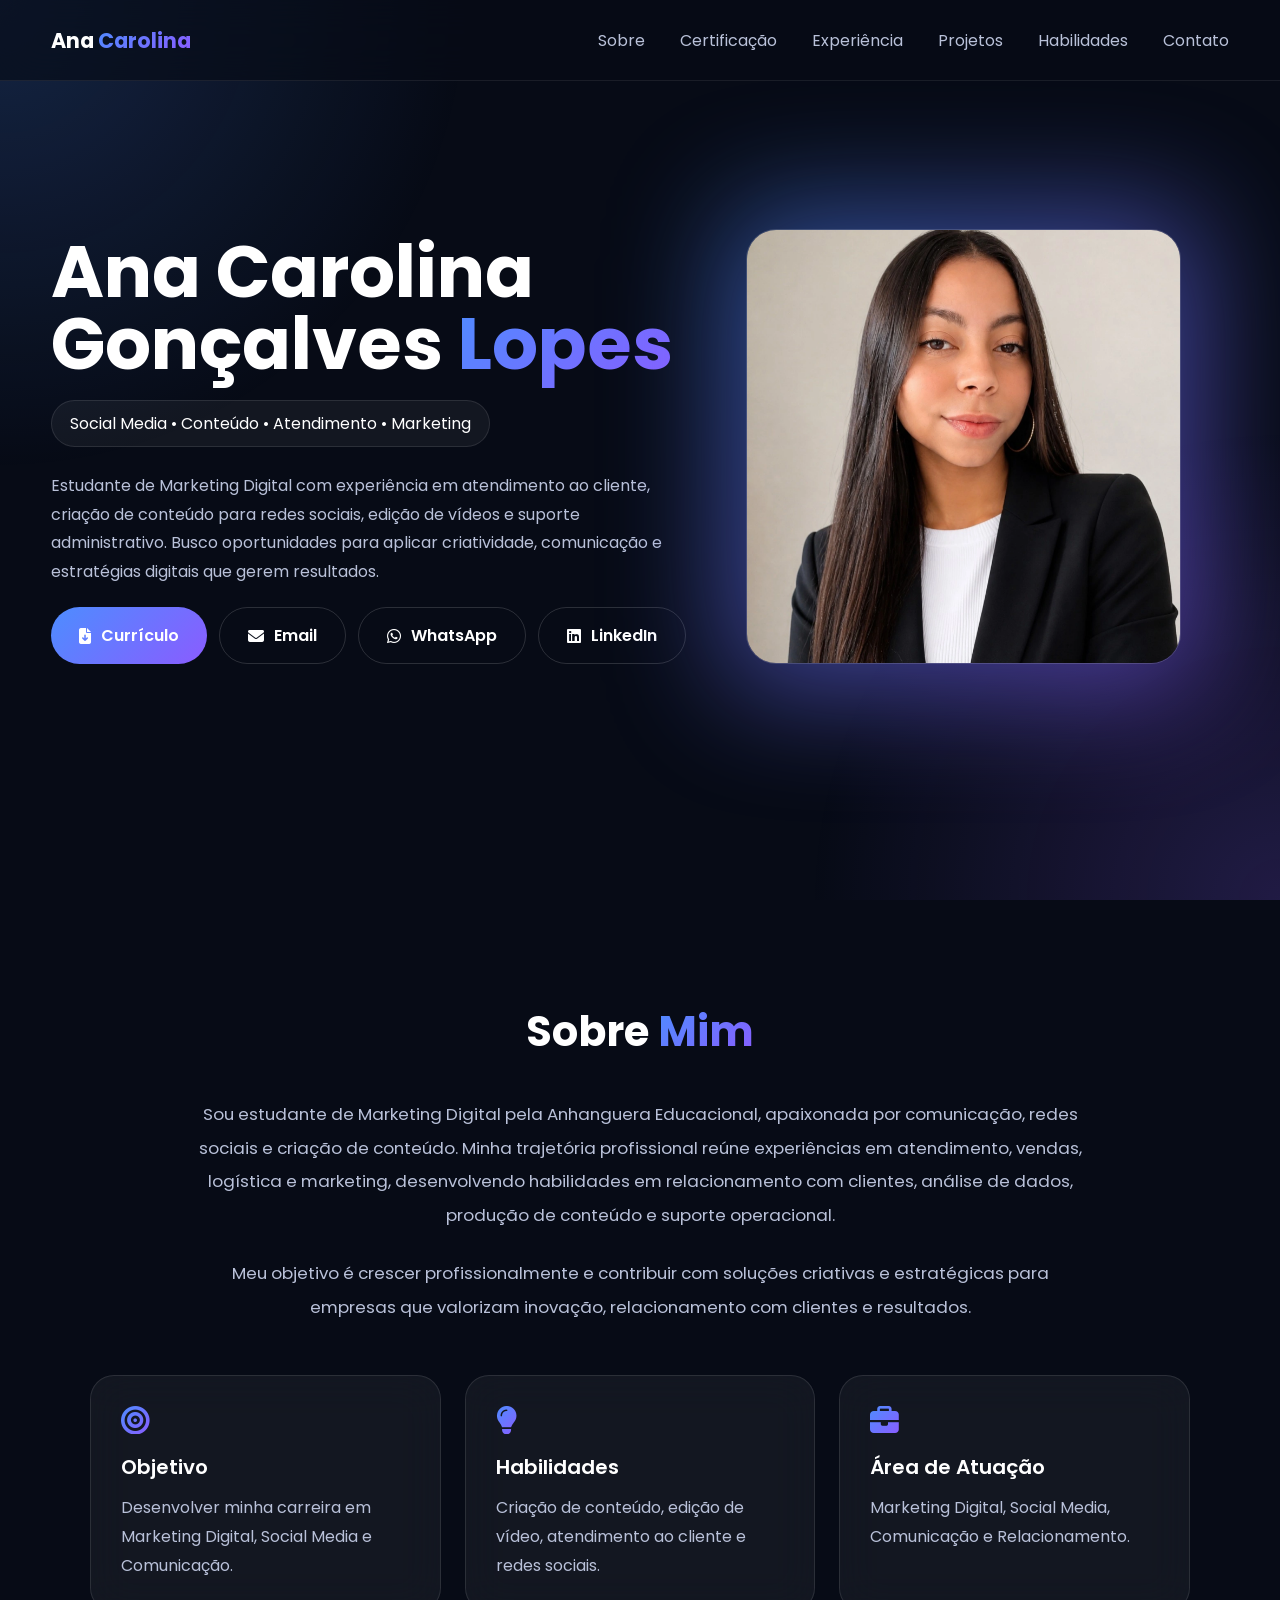
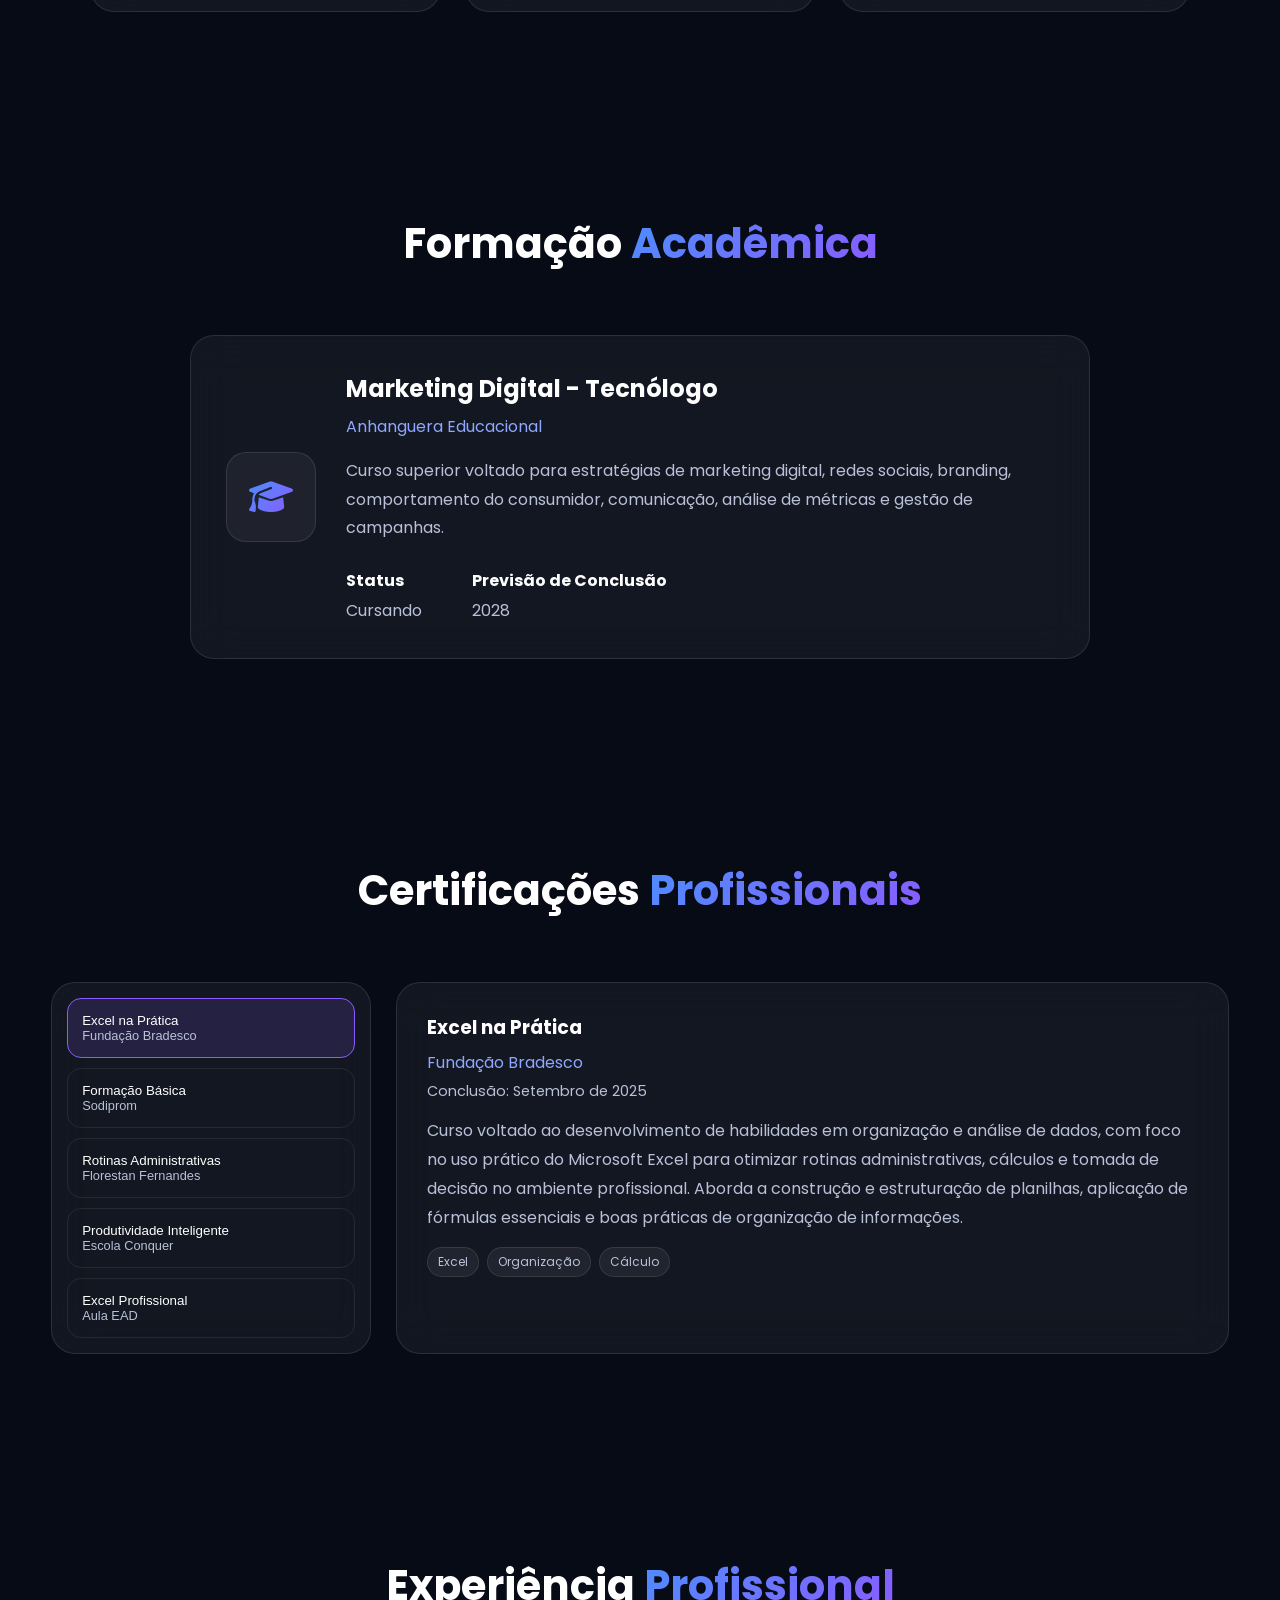
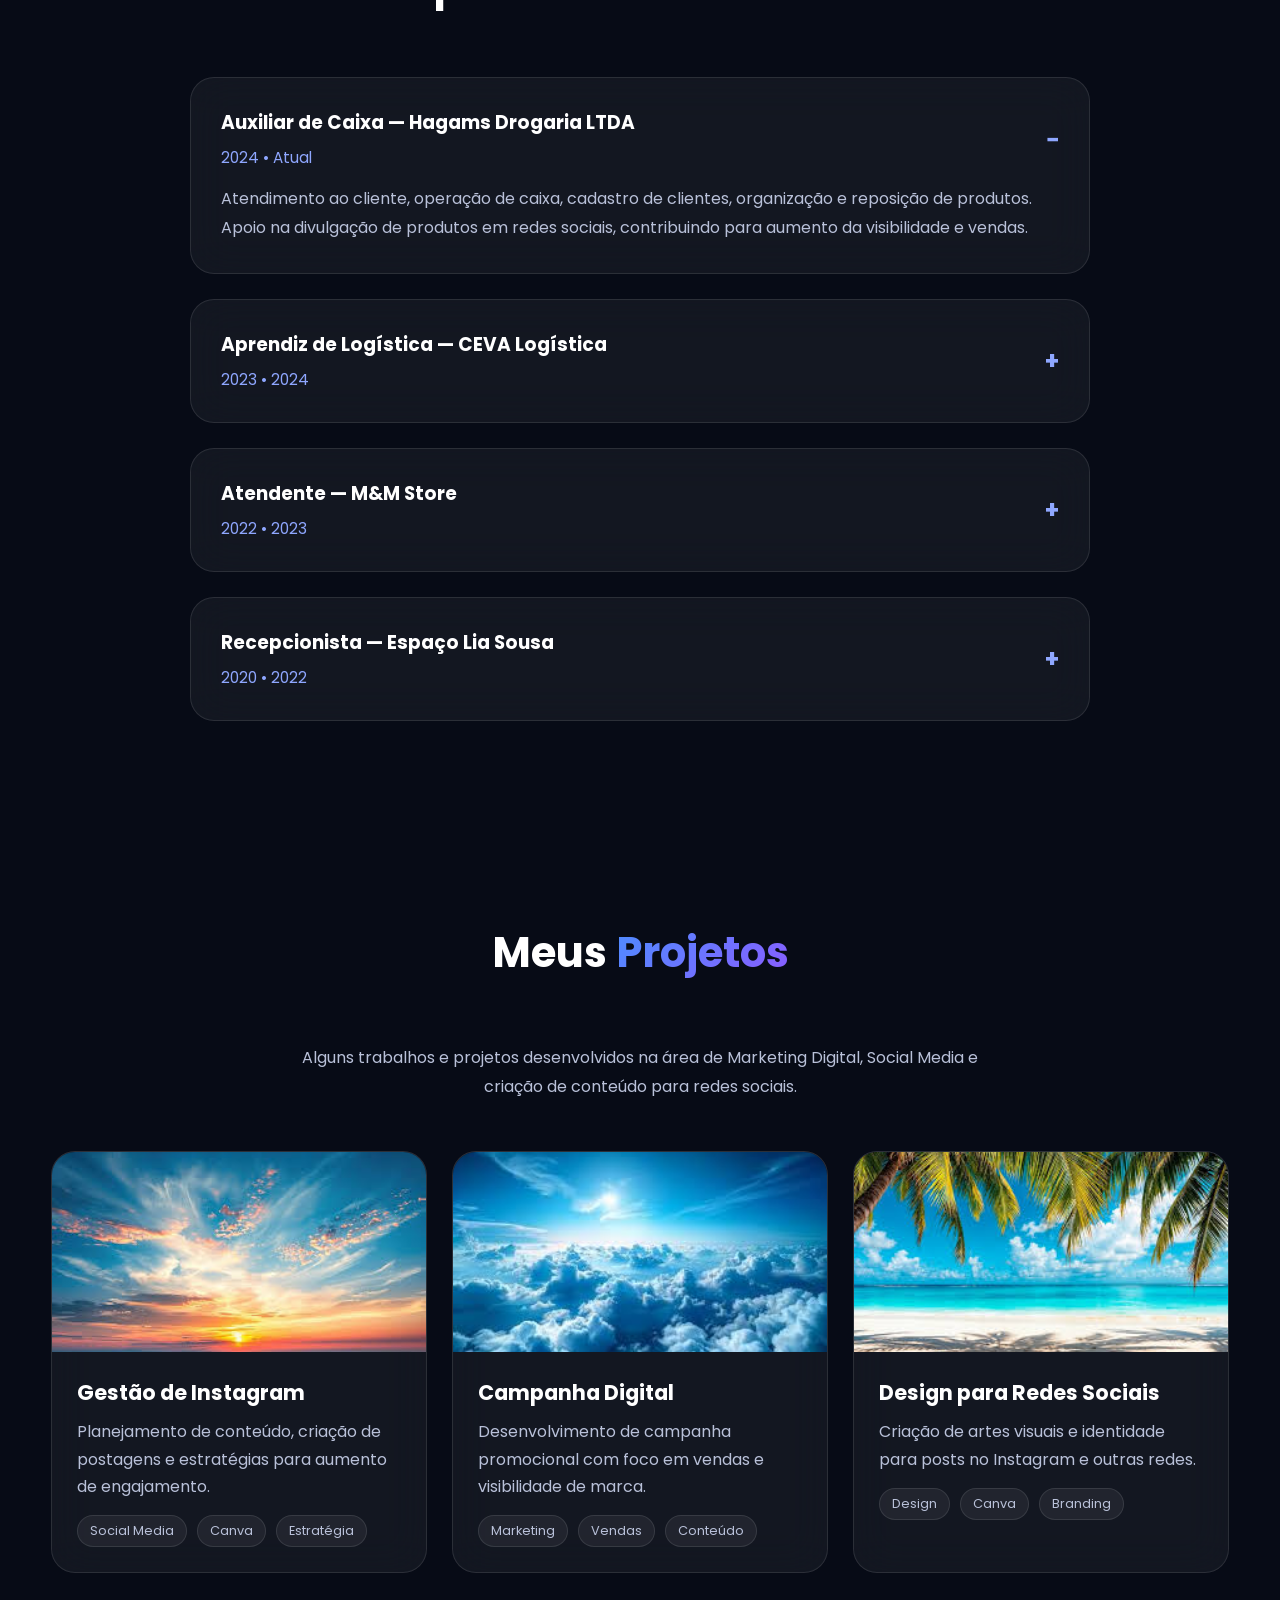
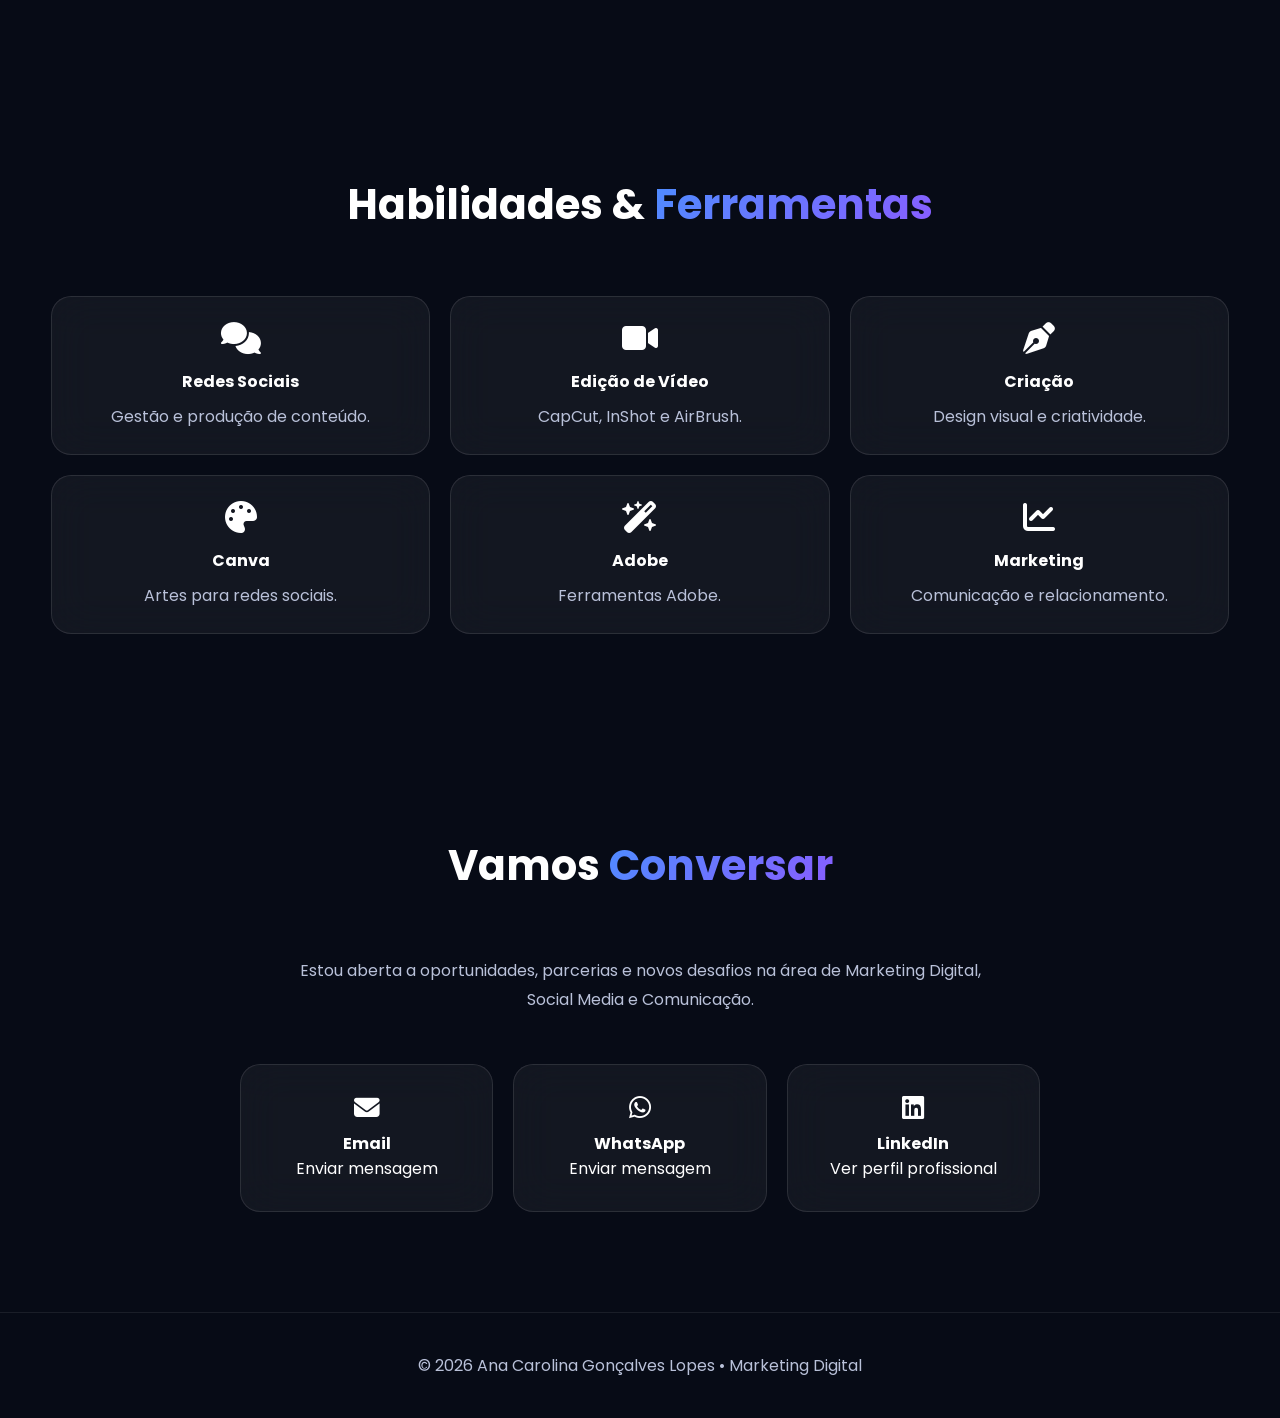
==== commit 9fc67af5: "Pronto" ====
--- a/index.html
+++ b/index.html
@@ -196,14 +196,16 @@
 
     <section id="education">
 
-        <h2 class="section-title">
-            Formação <span class="gradient">Acadêmica</span>
-        </h2>
-
-        <div class="education-card glass">
-            <div class="education-icon">
-                <i class="fa-solid fa-graduation-cap"></i>
-            </div>
+        <div class="container">
+
+            <h2 class="section-title">
+                Formação <span class="gradient">Acadêmica</span>
+            </h2>
+
+            <div class="education-card glass">
+                <div class="education-icon">
+                    <i class="fa-solid fa-graduation-cap"></i>
+                </div>
 
             <div class="education-content">
                 <h3>Marketing Digital - Tecnólogo</h3>
@@ -217,8 +219,6 @@
                     </div>
                 </div>
             </div>
-        </div>
-
         </div>
     </section>
 
@@ -599,6 +599,28 @@
     }
 </script>
 
+<nav class="bottom-nav">
+    <a href="#about" class="nav-item">
+        <i class="fa-solid fa-user"></i>
+        <span>Sobre</span>
+    </a>
+
+    <a href="#education" class="nav-item">
+        <i class="fa-solid fa-graduation-cap"></i>
+        <span>Formação</span>
+    </a>
+
+    <a href="#projects" class="nav-item">
+        <i class="fa-solid fa-briefcase"></i>
+        <span>Projetos</span>
+    </a>
+
+    <a href="#contact" class="nav-item">
+        <i class="fa-solid fa-envelope"></i>
+        <span>Contato</span>
+    </a>
+</nav>
+
 </body>
 
 </html>
--- a/style.css
+++ b/style.css
@@ -11,6 +11,11 @@
             margin: 0;
             padding: 0;
             box-sizing: border-box;
+        }
+
+        html, body {
+            width: 100%;
+            overflow-x: hidden;
         }
 
         html {
@@ -50,16 +55,15 @@
 
         .nav {
             height: 80px;
-
-            display: flex;
+            display: flex;
+            justify-content: space-between;
             align-items: center;
-            justify-content: space-between;
         }
 
         .logo {
             text-decoration: none;
             color: white;
-
+            justify-self: center;
             font-size: 1.3rem;
             font-weight: 700;
         }
@@ -566,6 +570,17 @@
 
         }
 
+        @media (max-width: 900px) {
+            .nav {
+                justify-content: center;
+            }
+
+            .logo {
+                justify-self: center;
+                text-align: center;
+            }
+        }
+
         /* =========================
         PROJETOS
         ========================= */
@@ -780,4 +795,237 @@
                 padding: 80px 0;
             }
 
-        }+        }
+
+/* =========================
+BOTTOM NAV MOBILE
+========================= */
+
+.bottom-nav {
+    position: fixed;
+    bottom: 0;
+    left: 0;
+    width: 100%;
+    height: 70px;
+
+    display: none;
+    justify-content: space-around;
+    align-items: center;
+
+    background: rgba(7, 11, 22, 0.75);
+    backdrop-filter: blur(20px);
+
+    border-top: 1px solid rgba(255,255,255,0.08);
+    z-index: 2000;
+}
+
+.nav-item {
+    display: flex;
+    flex-direction: column;
+    align-items: center;
+    justify-content: center;
+
+    text-decoration: none;
+    color: var(--muted);
+    font-size: 0.7rem;
+
+    transition: .2s;
+}
+
+.nav-item i {
+    font-size: 1.2rem;
+    margin-bottom: 4px;
+}
+
+.nav-item:hover,
+.nav-item:focus {
+    color: white;
+    transform: translateY(-2px);
+}
+
+/* ativa apenas mobile */
+@media (max-width: 900px) {
+
+    .bottom-nav {
+        display: flex;
+    }
+
+    /* evita conteúdo ficar escondido atrás do menu */
+    body {
+        padding-bottom: 80px;
+    }
+
+    /* opcional: esconder menu desktop */
+    .nav-links {
+        display: none;
+    }
+}
+
+@media (max-width: 900px) {
+
+    /* =========================
+       RESET MOBILE GERAL
+    ========================= */
+
+    section {
+        padding: 70px 0;
+    }
+
+    h2.section-title {
+        font-size: 2rem;
+        margin-bottom: 40px;
+    }
+
+    /* evita qualquer overflow */
+    * {
+        max-width: 100%;
+    }
+
+    /* =========================
+       HERO
+    ========================= */
+
+    .hero-grid {
+        grid-template-columns: 1fr;
+        gap: 30px;
+        text-align: center;
+    }
+
+    .hero h1 {
+        font-size: 2.3rem;
+    }
+
+    .buttons {
+        flex-wrap: wrap;
+        justify-content: center;
+    }
+
+    .buttons {
+    flex-direction: column;
+    align-items: stretch;
+    gap: 12px;
+    }
+
+    .buttons .btn {
+        width: 100%;
+        justify-content: center;
+    }
+
+    /* =========================
+       ABOUT
+    ========================= */
+
+    @media (max-width: 900px) {
+
+        #about .about-text {
+            text-align: center;
+            margin-left: auto;
+            margin-right: auto;
+        }
+
+    }
+
+    .about-highlights {
+        grid-template-columns: 1fr;
+    }
+
+    /* =========================
+       EDUCATION
+    ========================= */
+
+    .education-card {
+        flex-direction: column;
+        text-align: center;
+        gap: 20px;
+    }
+
+    .education-info {
+        justify-content: center;
+        flex-wrap: wrap;
+        gap: 20px;
+    }
+
+    @media (max-width: 900px) {
+
+        #education .education-card {
+            flex-direction: column;
+            text-align: center;
+            padding: 25px;
+            gap: 20px;
+        }
+
+        #education .education-icon {
+            margin: 0 auto;
+        }
+
+        #education .education-content p {
+            text-align: center;
+        }
+
+        #education .education-info {
+            justify-content: center;
+            flex-wrap: wrap;
+            gap: 20px;
+        }
+
+        #education .education-info div {
+            min-width: 140px;
+        }
+    }
+
+    @media (max-width: 900px) {
+
+        #education .education-card {
+            margin: 0 15px;
+            width: auto;
+            border-radius: 24px;
+        }
+
+    }
+
+    /* =========================
+       CERTS
+    ========================= */
+
+    .cert-container {
+        grid-template-columns: 1fr;
+    }
+
+    .cert-list {
+        flex-direction: row;
+        overflow-x: auto;
+        gap: 10px;
+        padding-bottom: 10px;
+    }
+
+    .cert-item {
+        min-width: 180px;
+        flex-shrink: 0;
+    }
+
+    /* =========================
+       PROJECTS
+    ========================= */
+
+    .projects-grid {
+        grid-template-columns: 1fr;
+    }
+
+    /* =========================
+       SKILLS
+    ========================= */
+
+    .skills {
+        grid-template-columns: 1fr;
+    }
+
+    /* =========================
+       NAV LINKS (desktop OFF)
+    ========================= */
+
+    .nav-links {
+        display: none;
+    }
+
+    
+}
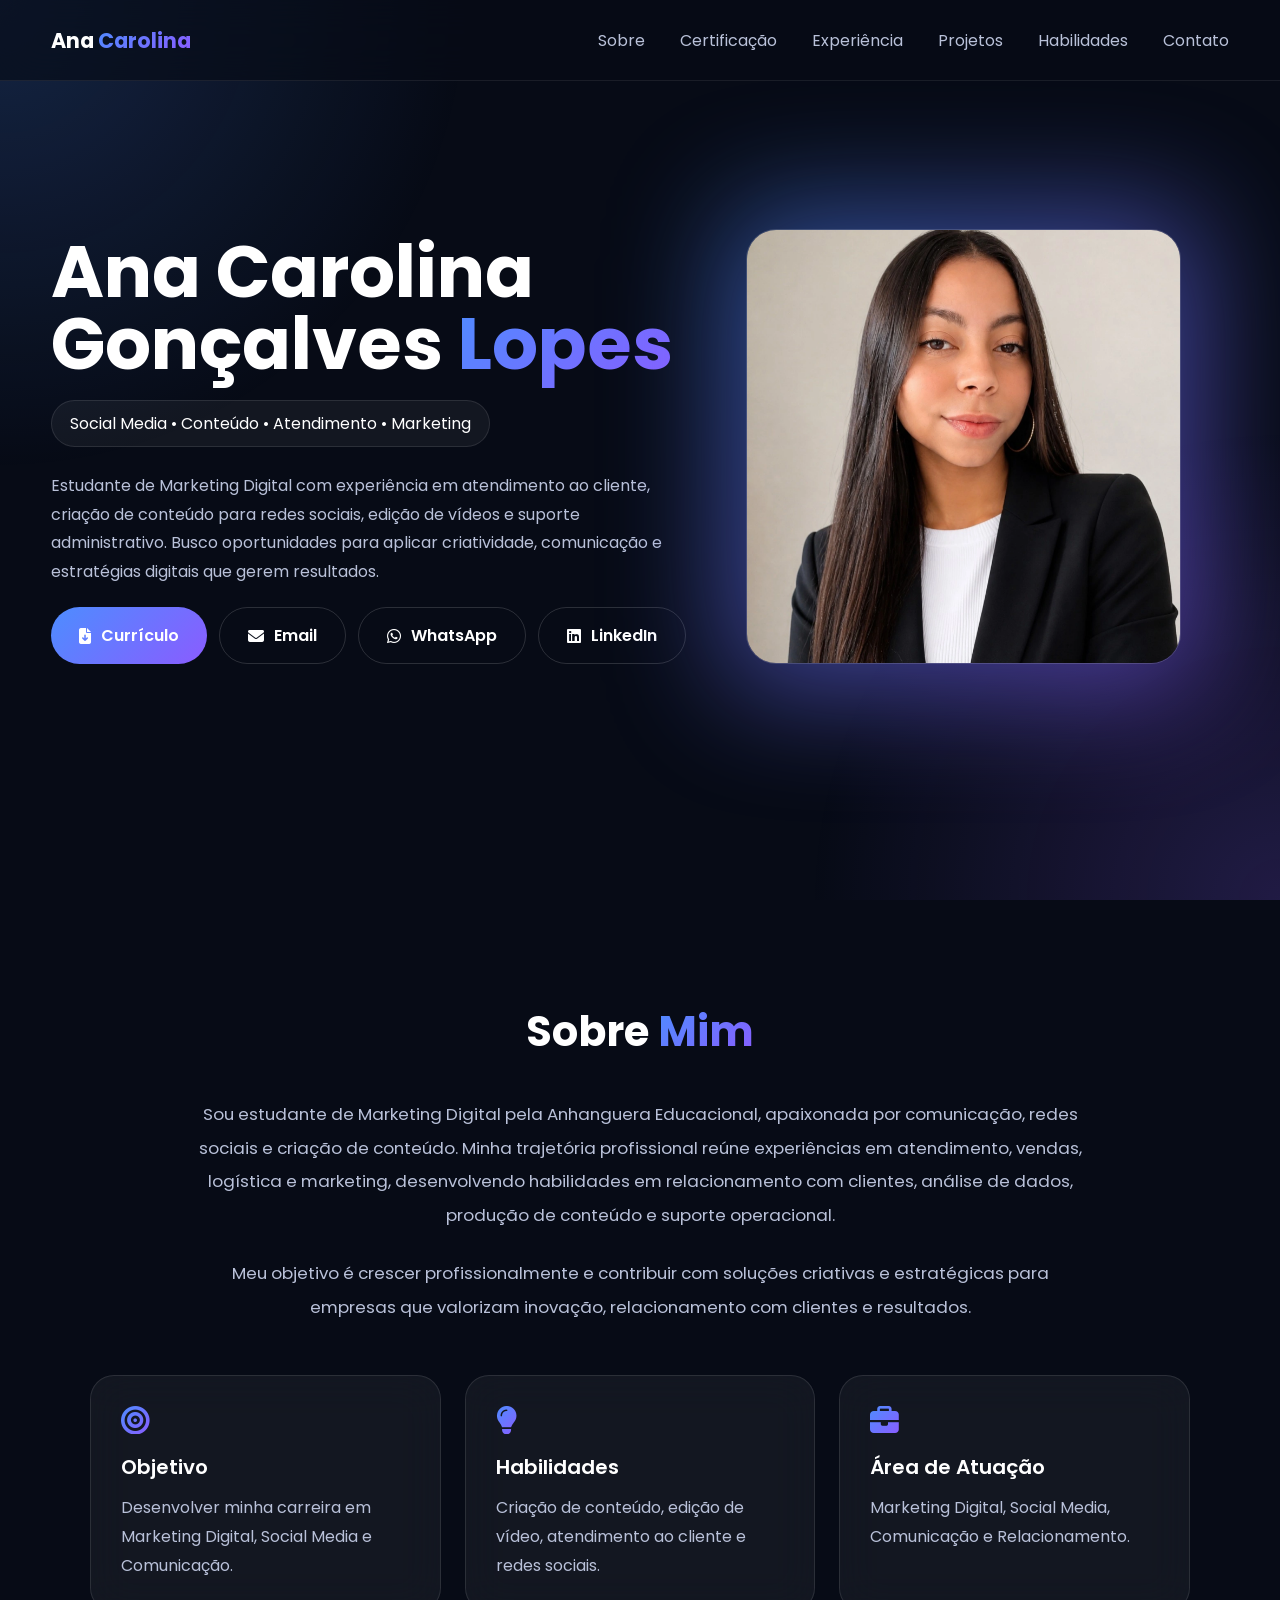
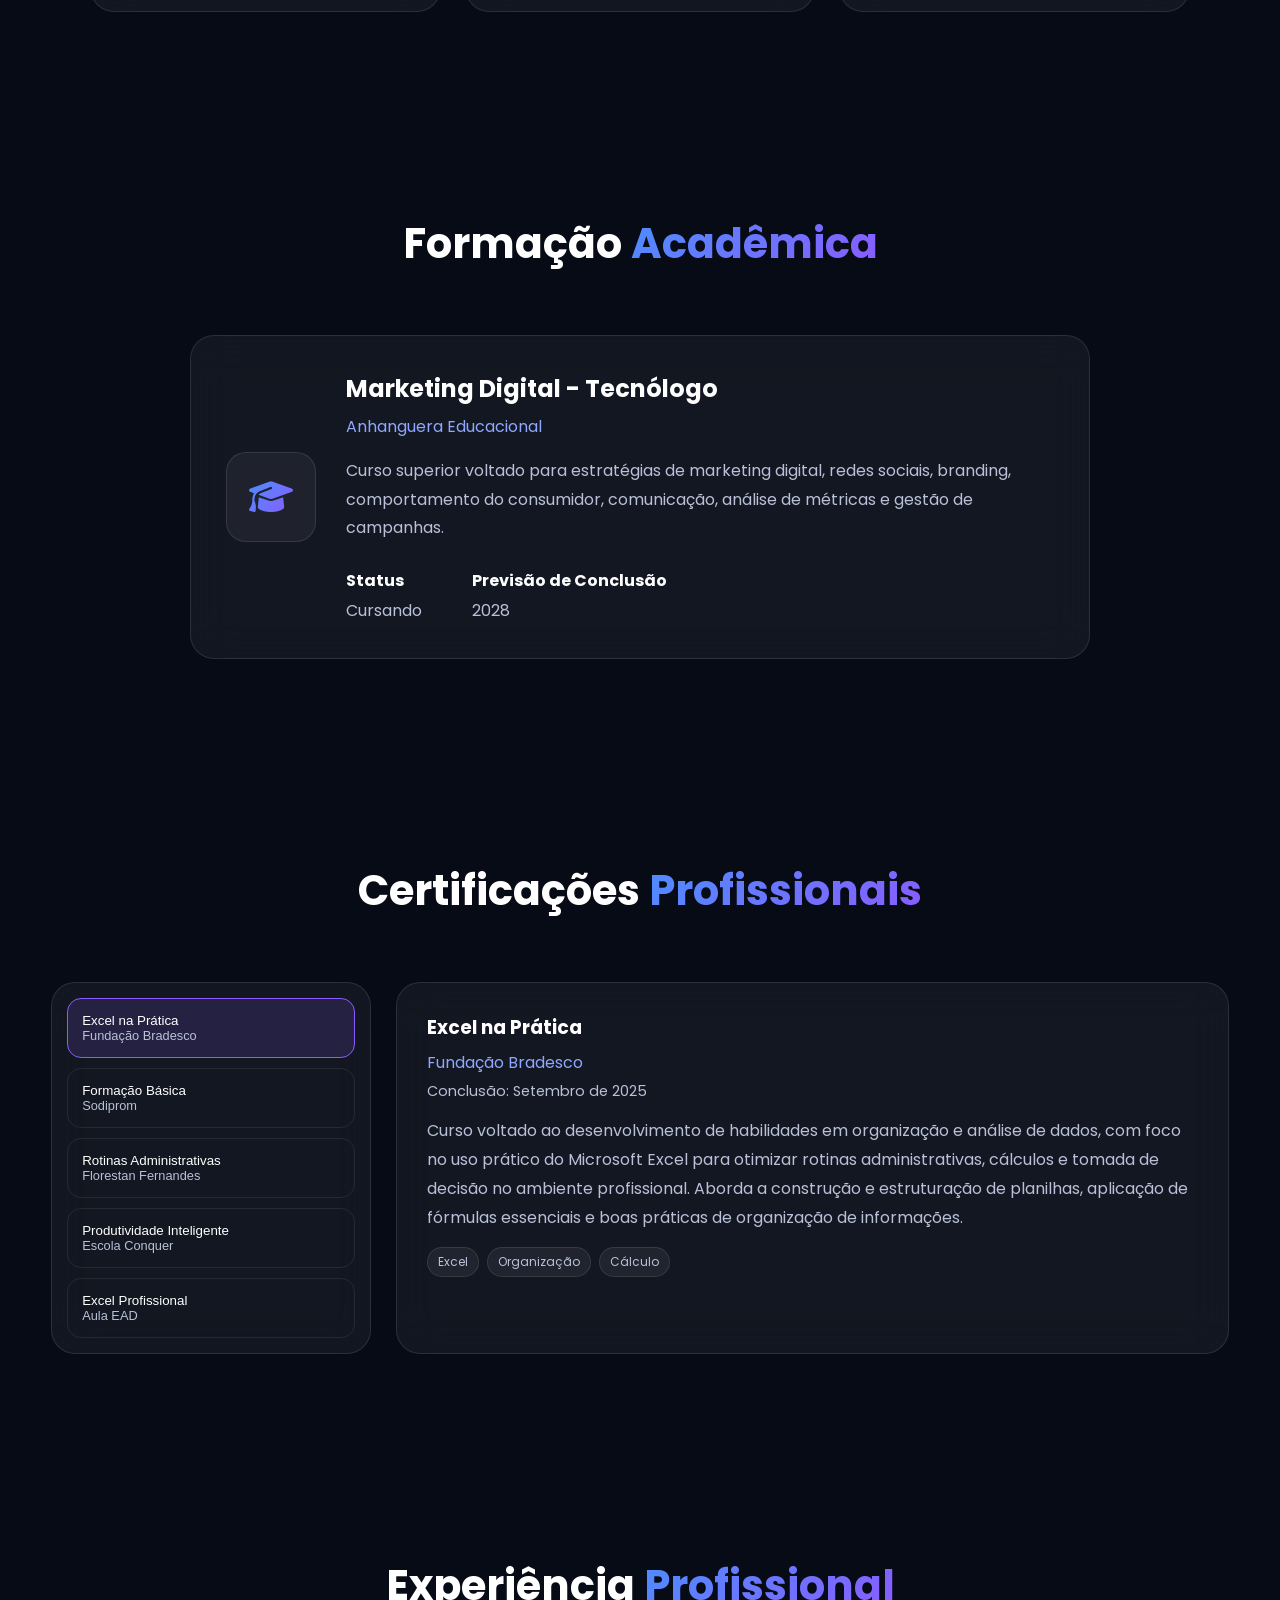
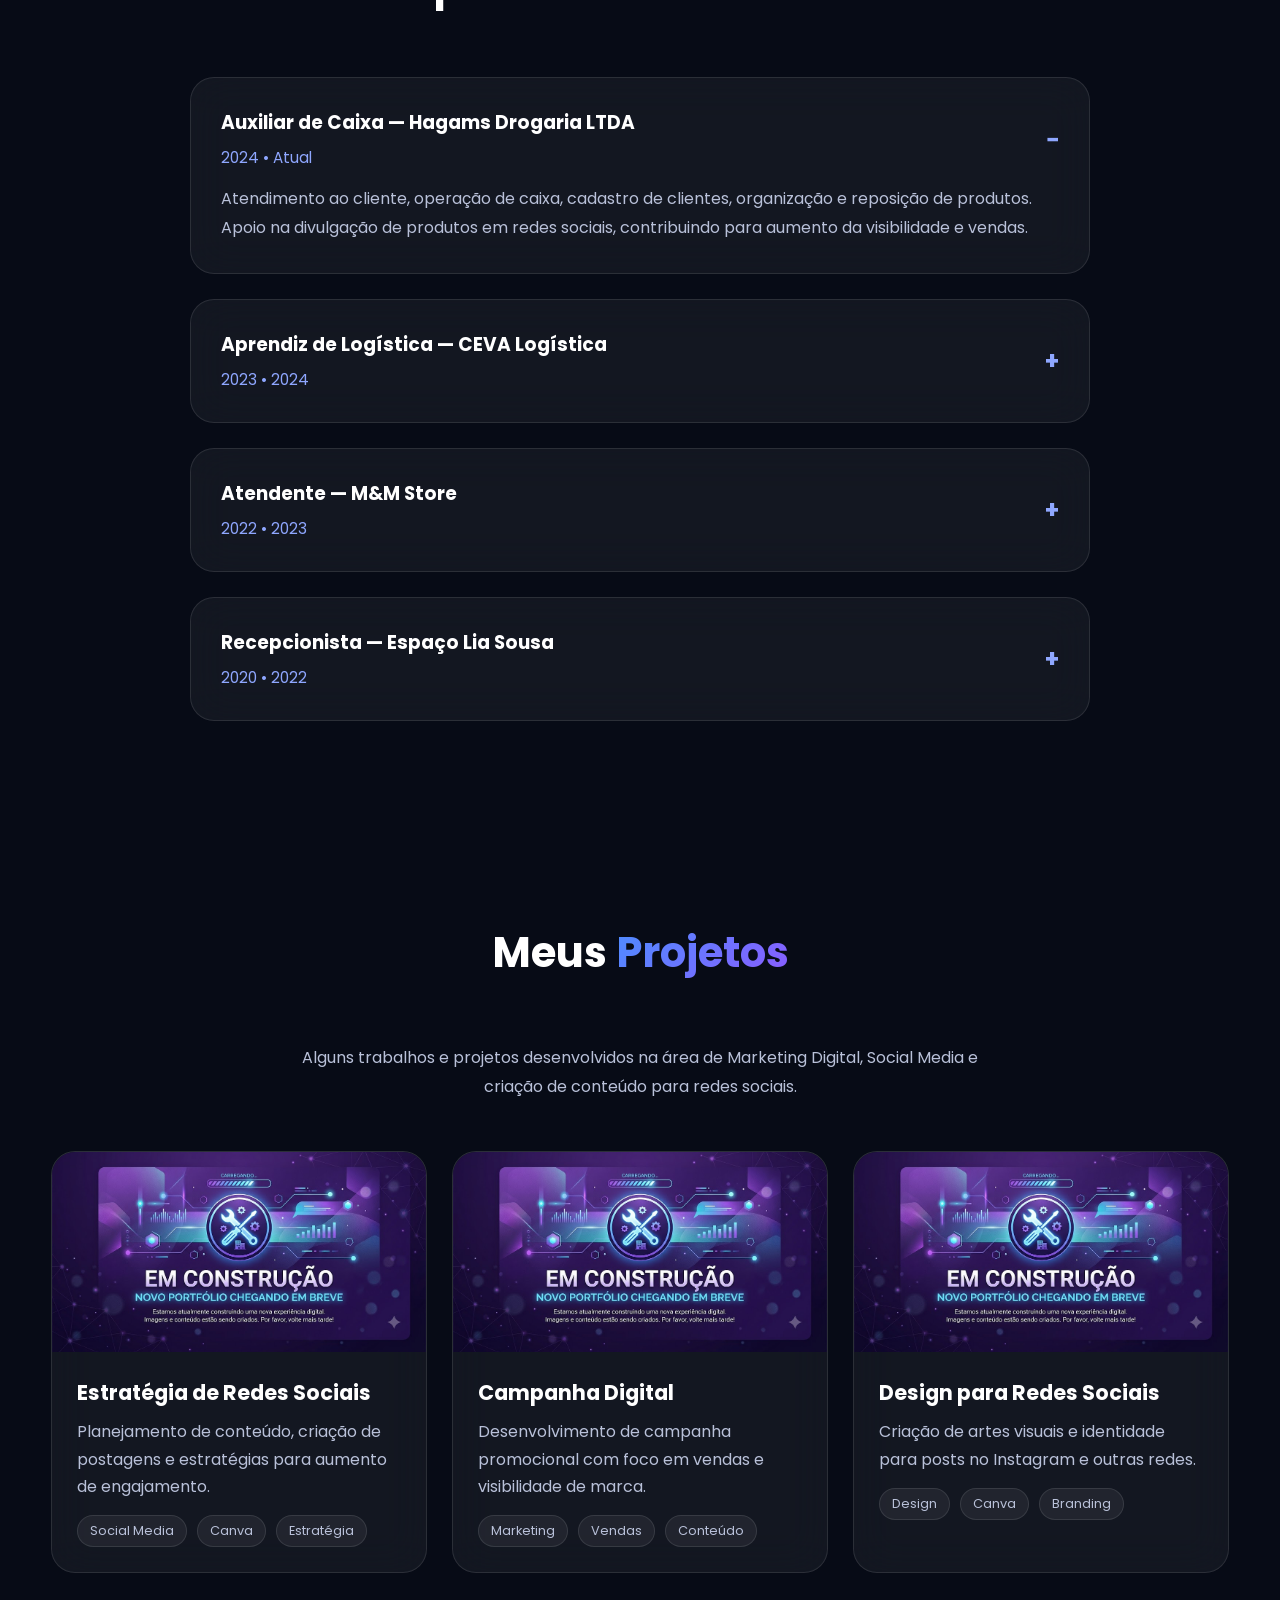
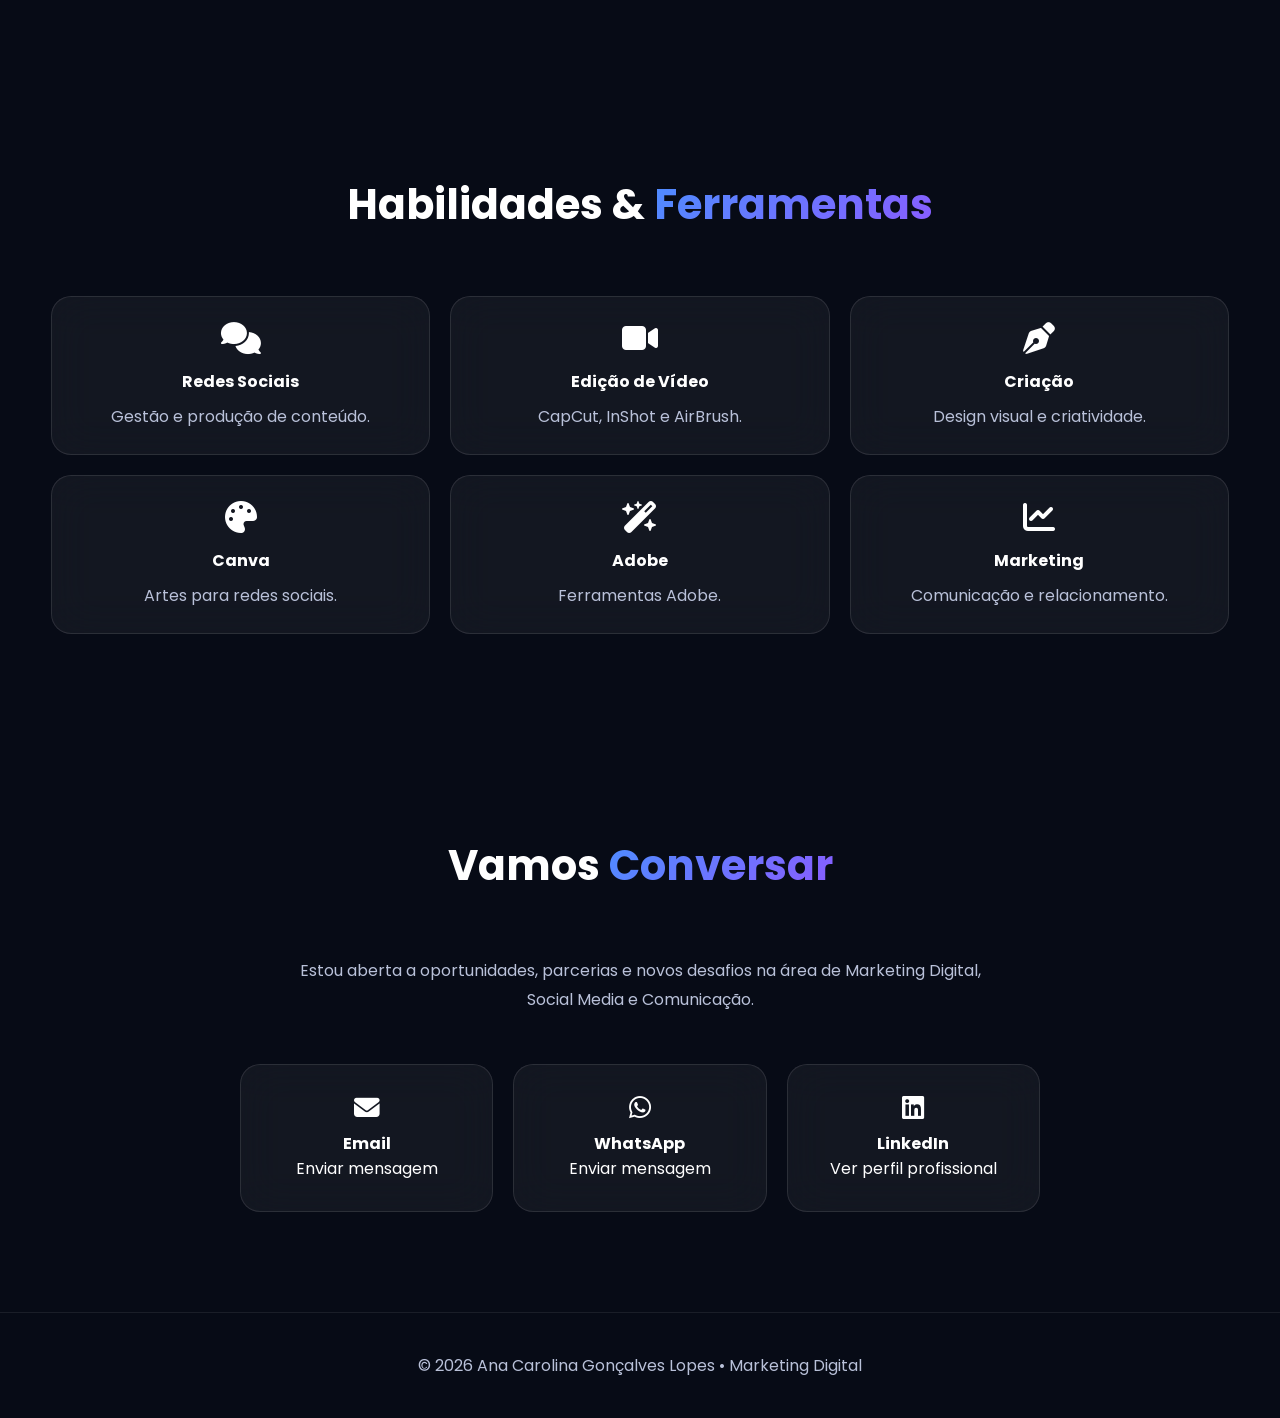
==== commit 7db3fc64: "aprimorando projetos" ====
--- a/index.html
+++ b/index.html
@@ -385,7 +385,7 @@
                     <img src="uploads/projetos/img/capa/projeto1.jpg" alt="Gestão de Instagram">
 
                     <div class="project-content">
-                        <h3>Gestão de Instagram</h3>
+                        <h3>Estratégia de Redes Sociais</h3>
                         <p>
                             Planejamento de conteúdo, criação de postagens e estratégias para aumento de engajamento.
                         </p>
